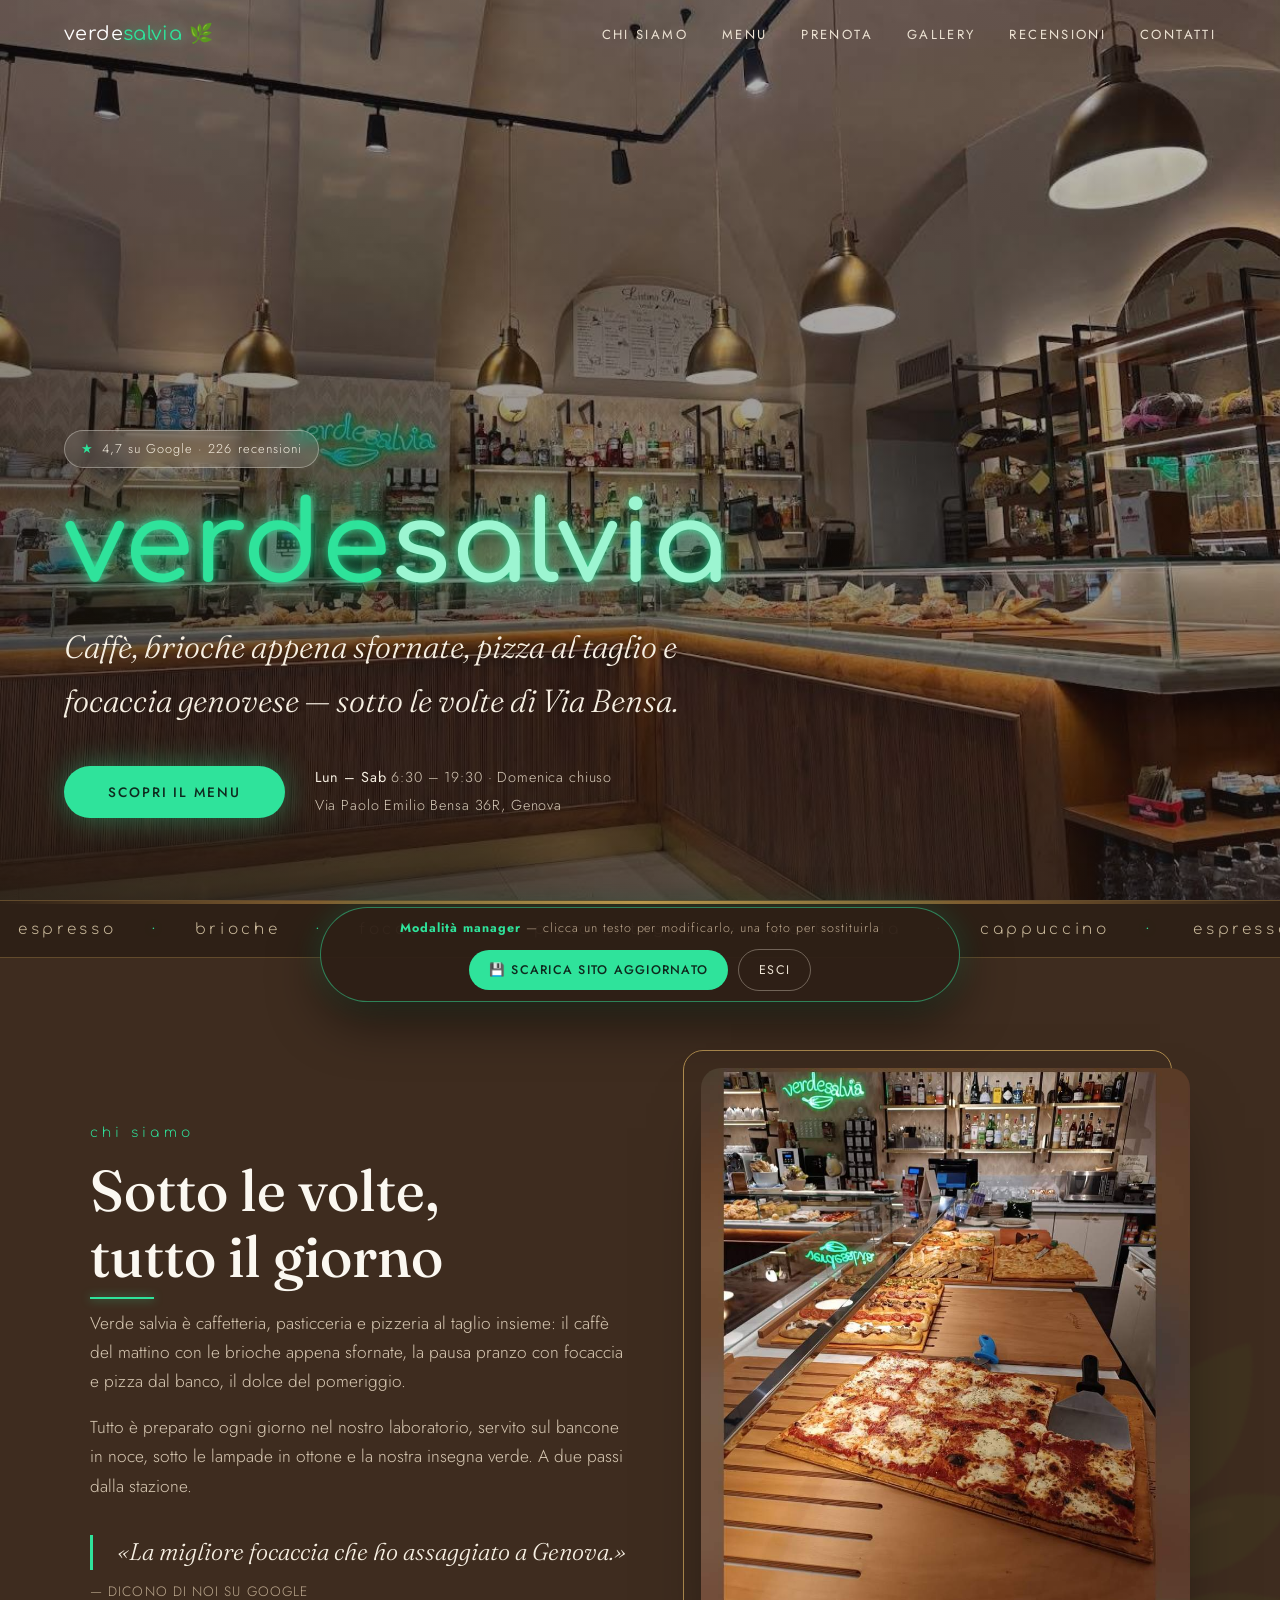
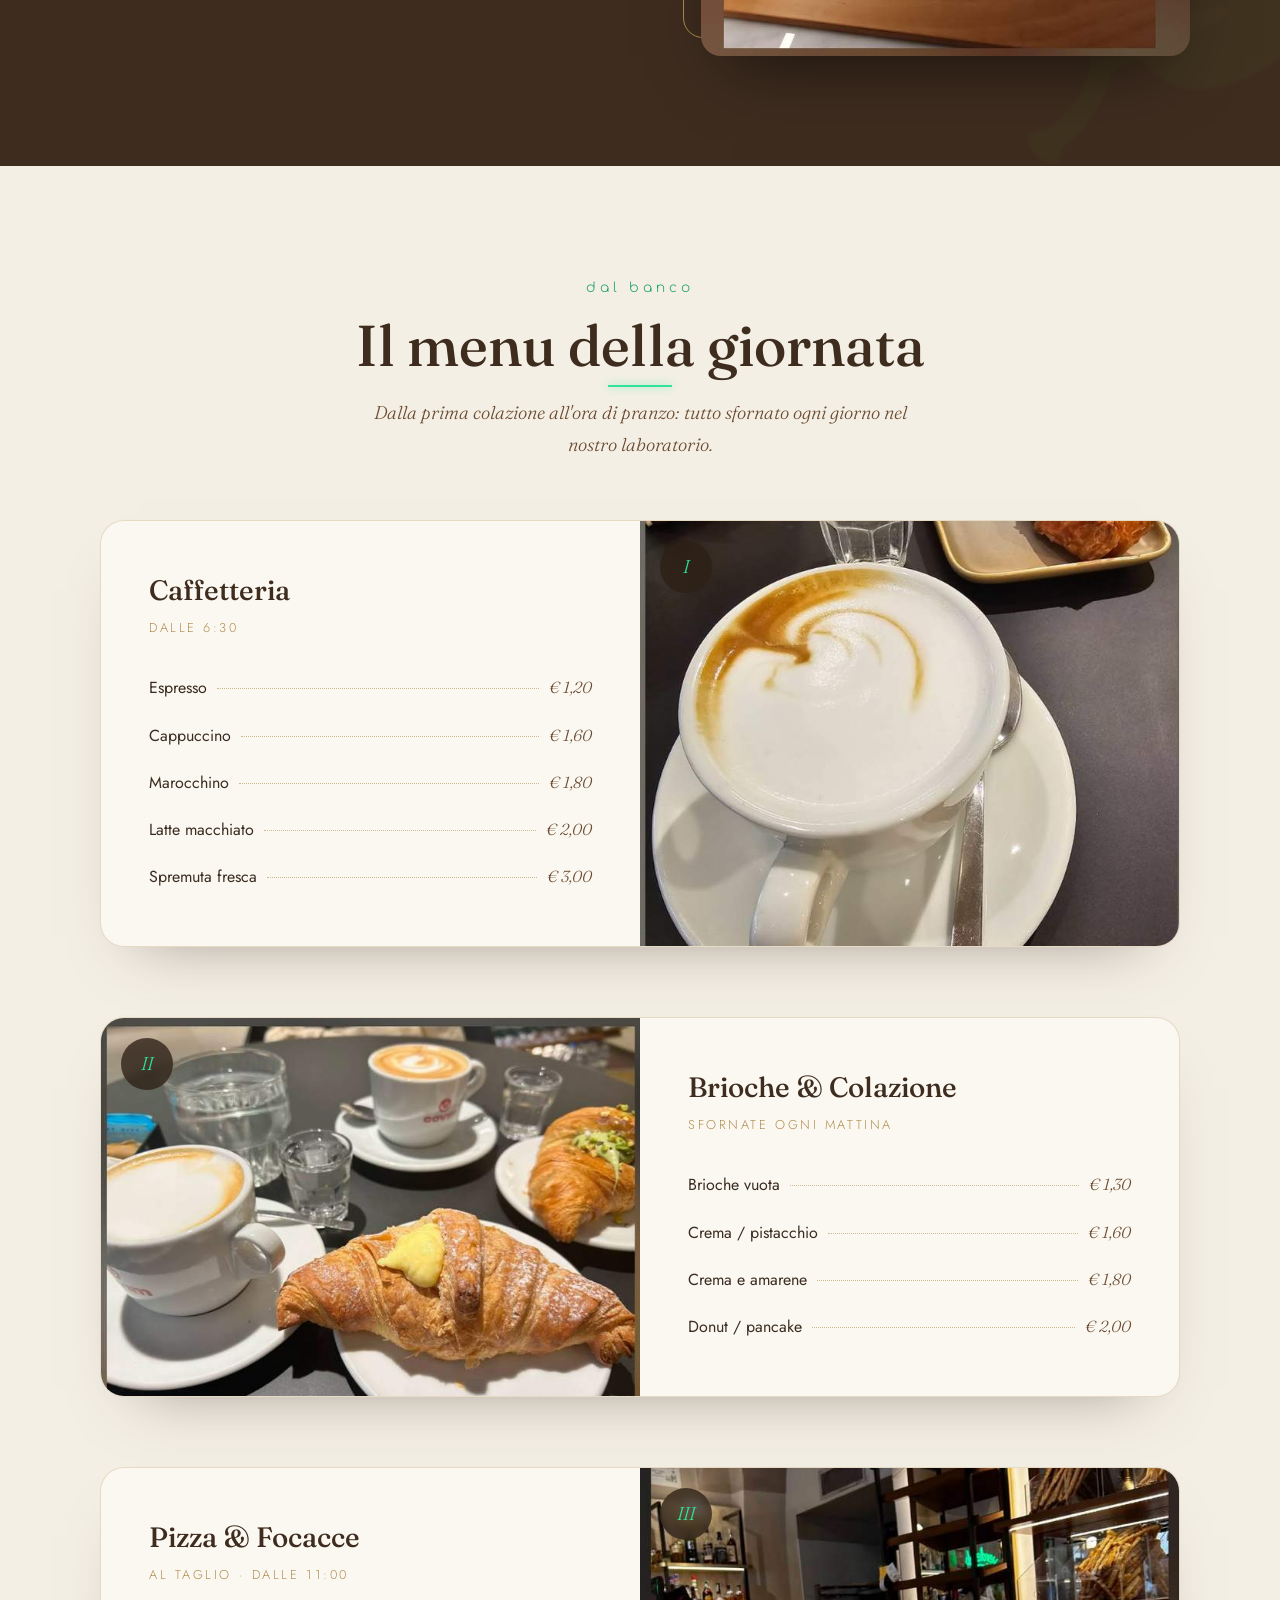
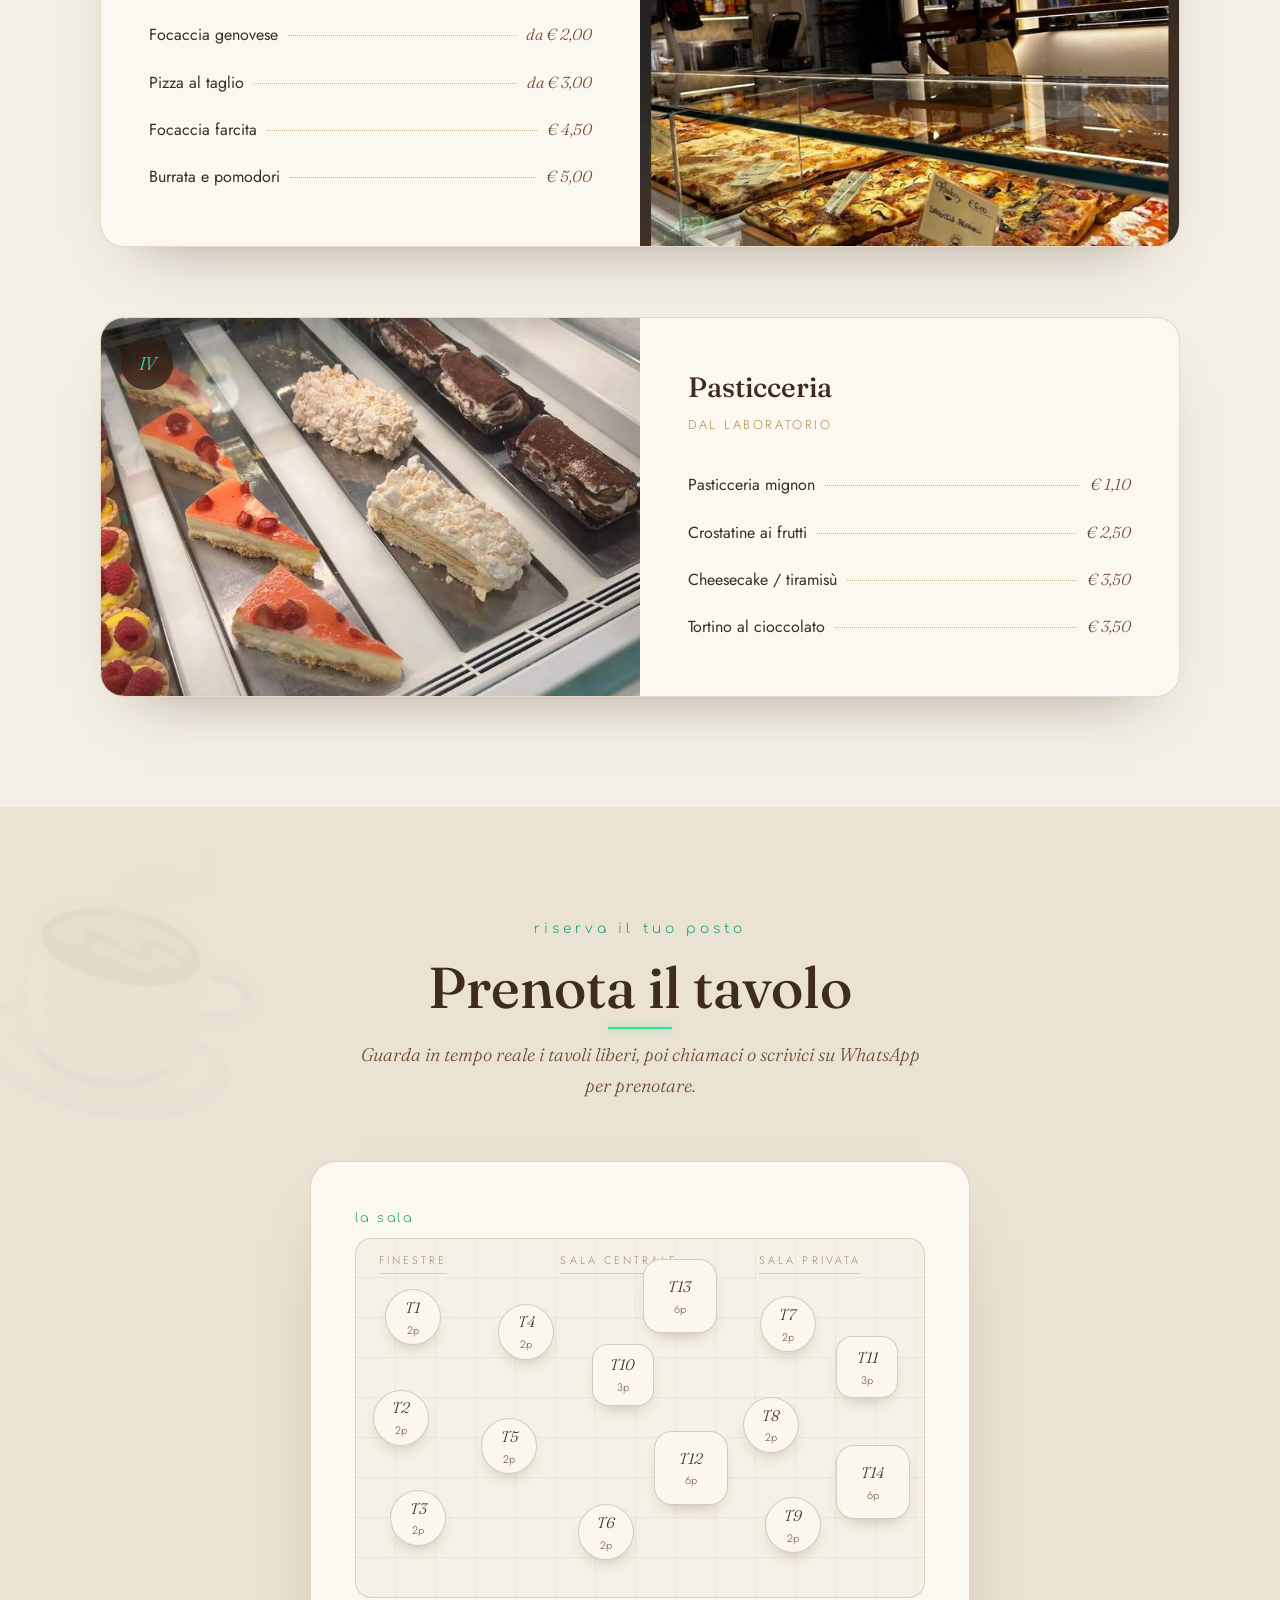
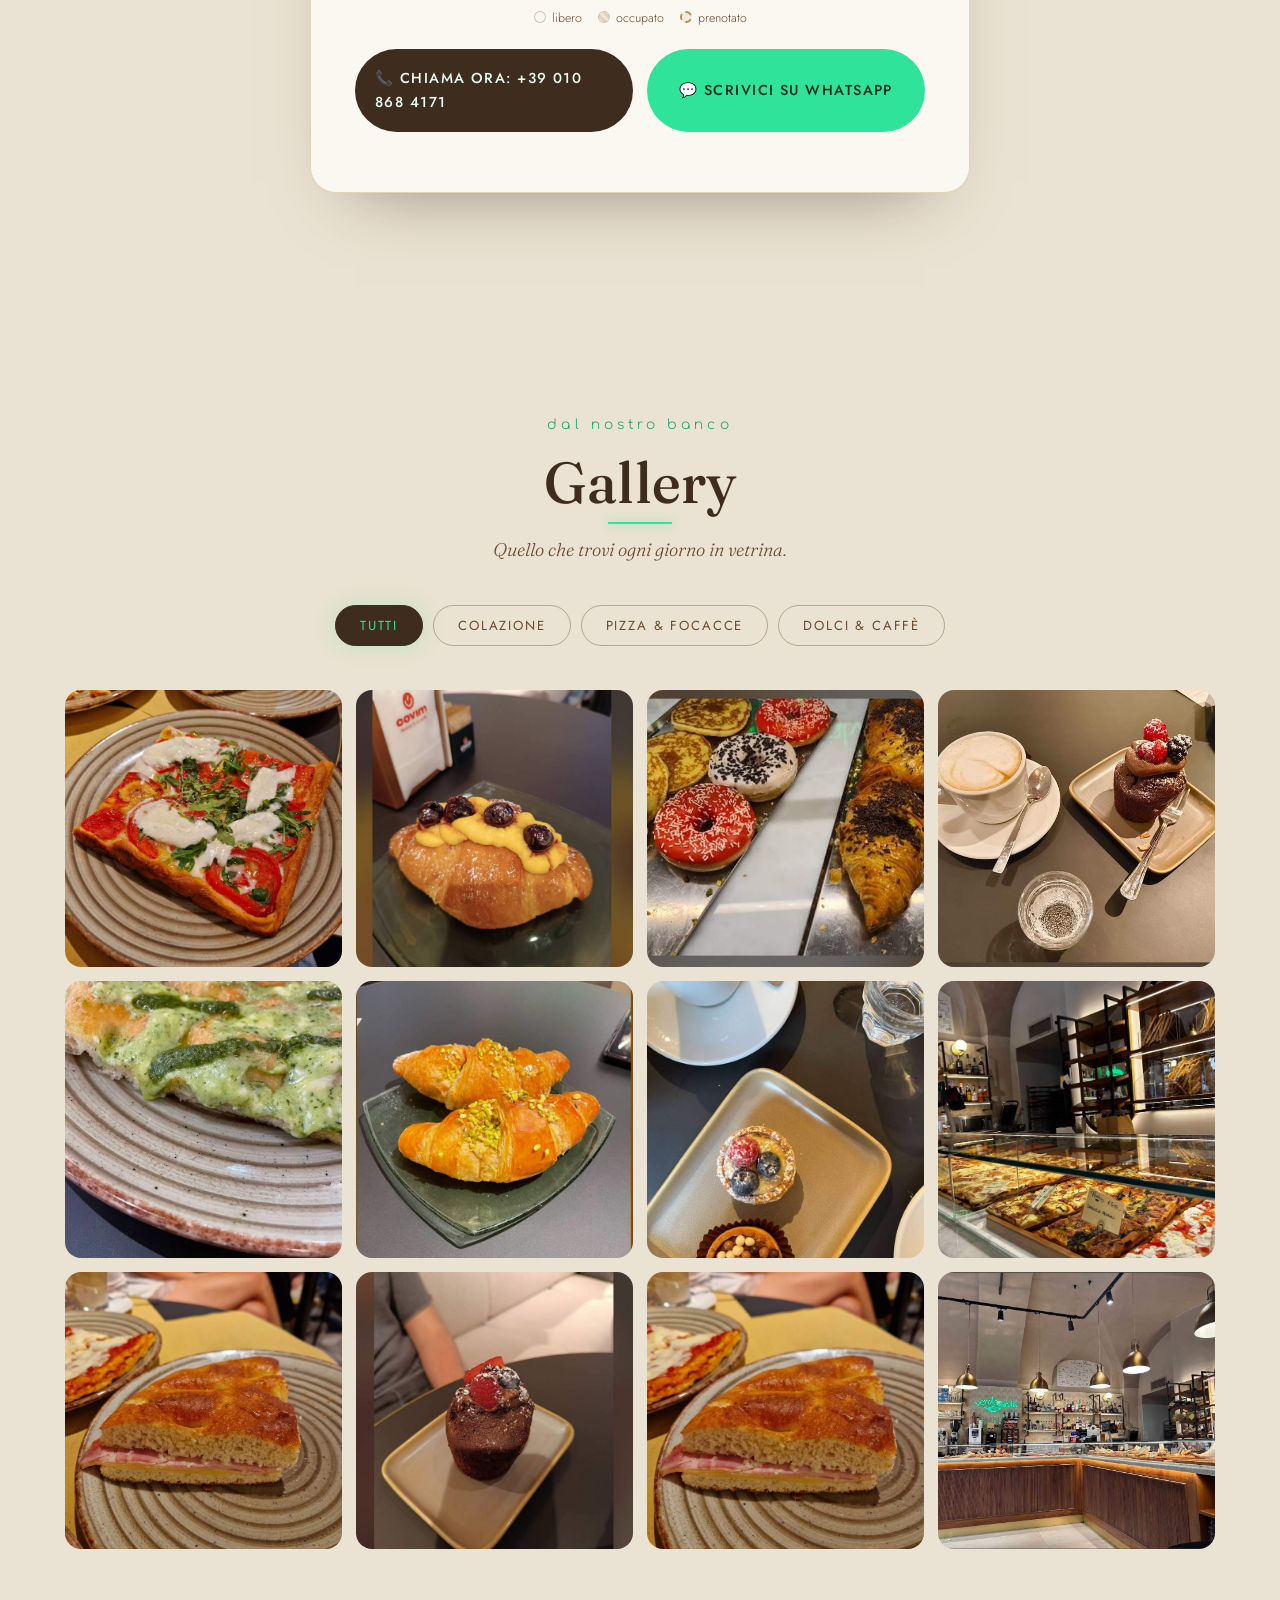
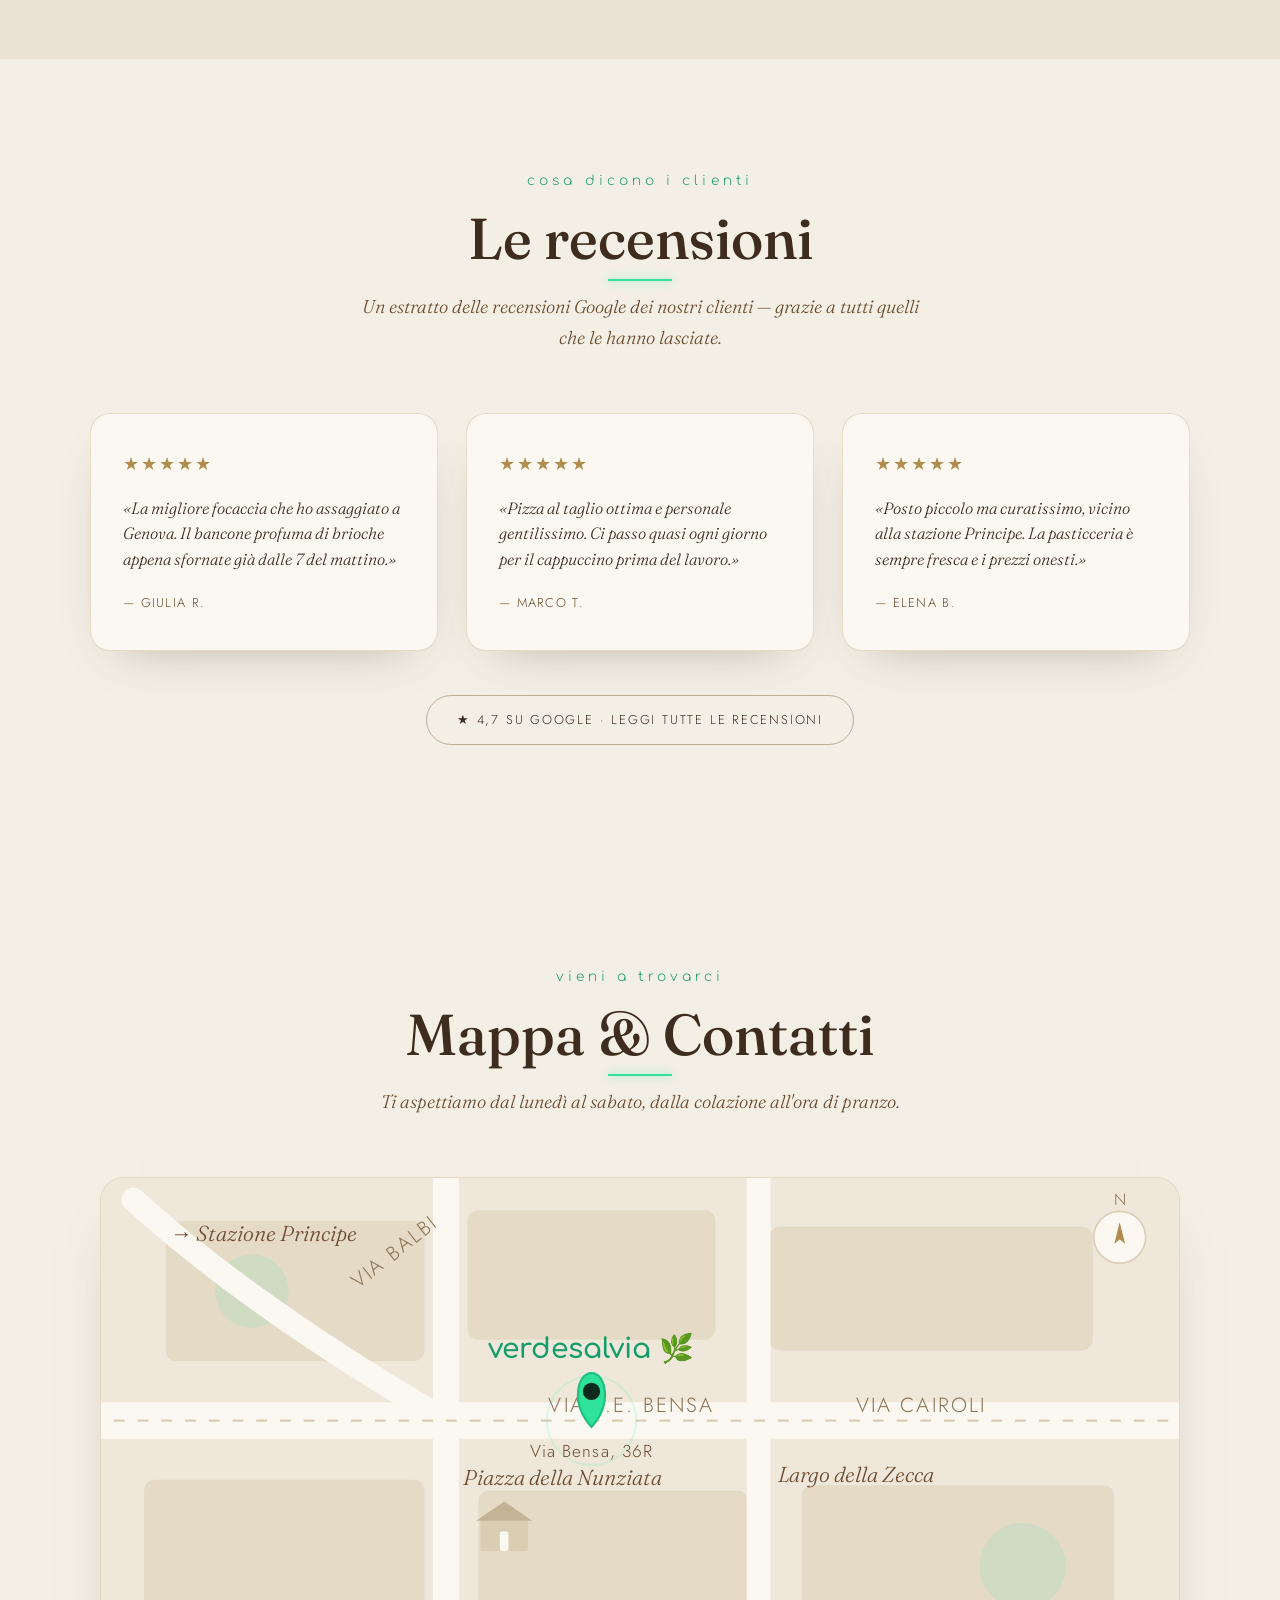
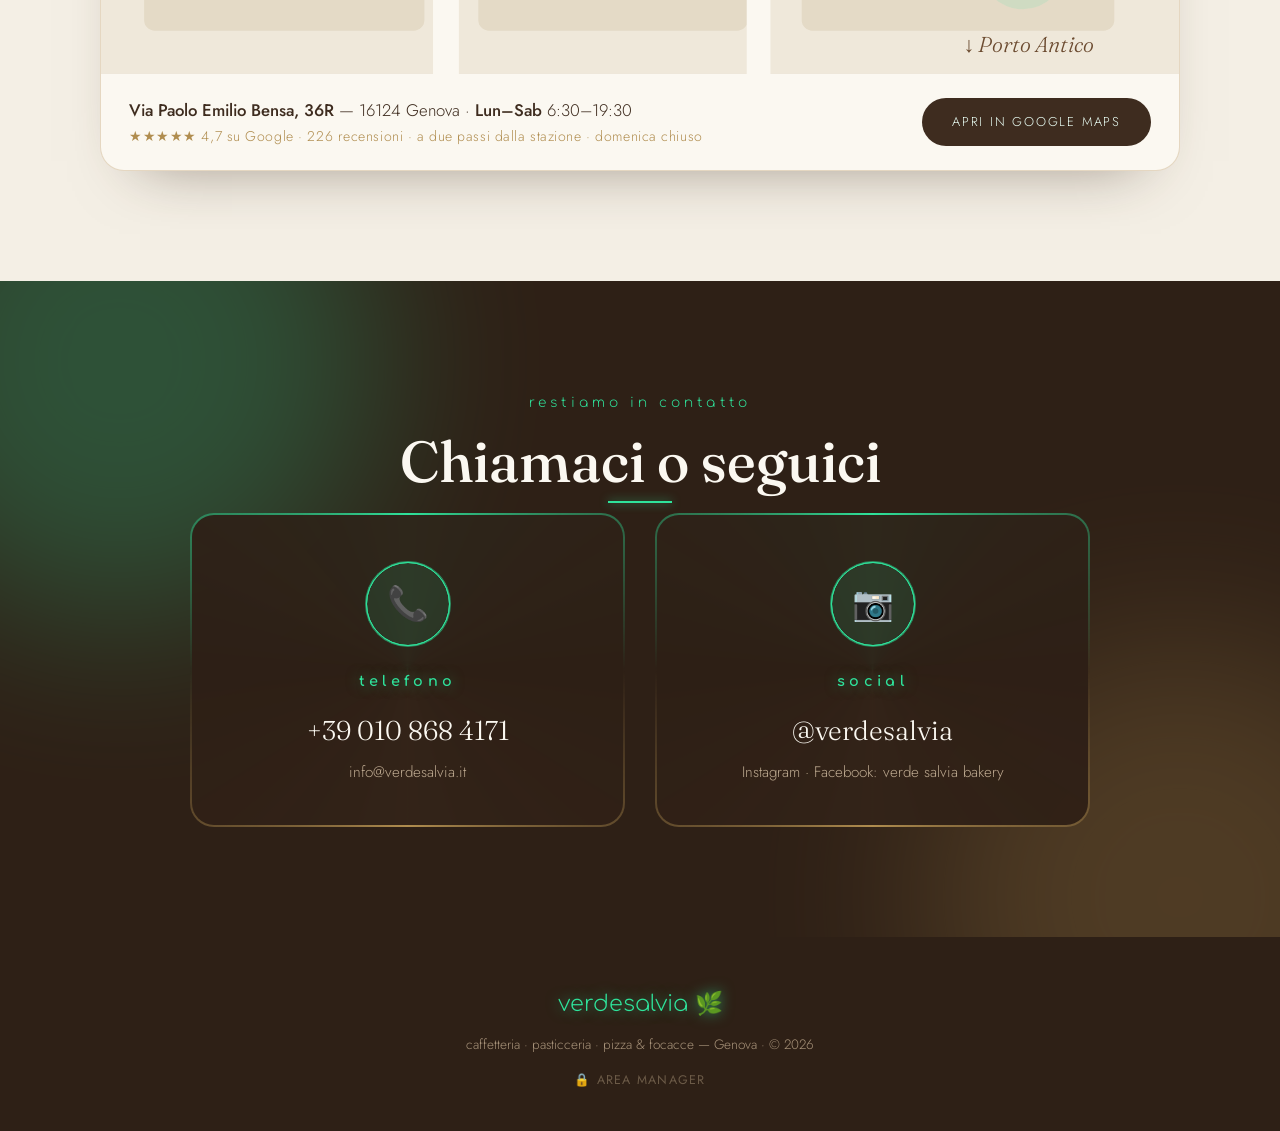
==== index.html @ d8064fd7 "feat: quick price editor and gallery photo management for admin Adds two manager-only tools, both hi" ====
<!DOCTYPE html>
<html lang="it">
<head>
<meta charset="UTF-8">
<meta name="viewport" content="width=device-width, initial-scale=1.0">
<title>verde salvia bakery — Genova · Caffetteria · Pasticceria · Pizza</title>
<link rel="preconnect" href="https://fonts.googleapis.com">
<link href="https://fonts.googleapis.com/css2?family=Fraunces:ital,opsz,wght@0,9..144,300;0,9..144,500;0,9..144,600;1,9..144,300;1,9..144,400&family=Comfortaa:wght@400;600&family=Jost:wght@300;400;500&display=swap" rel="stylesheet">
<link rel="stylesheet" href="css/style.css">

</head>
<body>
<div id="progress"></div>

<nav id="navbar">
  <button class="logo" data-goto="top">verde<span>salvia</span> 🌿</button>
  <ul>
    <li><button class="navlink" data-goto="chisiamo">Chi siamo</button></li>
    <li><button class="navlink" data-goto="menu">Menu</button></li>
    <li><button class="navlink" data-goto="prenota">Prenota</button></li>
    <li><button class="navlink" data-goto="gallery">Gallery</button></li>
    <li><button class="navlink" data-goto="recensioni">Recensioni</button></li>
    <li><button class="navlink" data-goto="contatti">Contatti</button></li>
  </ul>
</nav>

<header id="top">
  <div class="foglie" aria-hidden="true"></div>
  <div class="hero-content">
    <div class="hero-badge"><span class="star">★</span> 4,7 su Google · 226 recensioni</div>
    <h1 class="neon">verde<span class="chiaro">salvia</span></h1>
    <p class="hero-sub">Caffè, brioche appena sfornate, pizza al taglio e focaccia genovese — sotto le volte di Via Bensa.</p>
    <div class="hero-riga">
      <button class="cta" data-goto="menu">Scopri il menu</button>
      <div class="hero-dati">
        <b>Lun – Sab</b> 6:30 – 19:30 · Domenica chiuso<br>
        Via Paolo Emilio Bensa 36R, Genova
      </div>
    </div>
  </div>
</header>

<div class="marquee" aria-hidden="true">
  <div class="marquee-track">
    <span>espresso</span><span class="n">·</span><span>brioche</span><span class="n">·</span><span>focaccia</span><span class="n">·</span><span>pizza al taglio</span><span class="n">·</span><span>pasticceria</span><span class="n">·</span><span>cappuccino</span><span class="n">·</span>
    <span>espresso</span><span class="n">·</span><span>brioche</span><span class="n">·</span><span>focaccia</span><span class="n">·</span><span>pizza al taglio</span><span class="n">·</span><span>pasticceria</span><span class="n">·</span><span>cappuccino</span><span class="n">·</span>
  </div>
</div>

<section id="chisiamo">
  <div class="chisiamo-wrap">
    <div class="reveal">
      <div class="eyebrow">chi siamo</div>
      <h2>Sotto le volte,<br>tutto il giorno</h2>
      <p>Verde salvia è caffetteria, pasticceria e pizzeria al taglio insieme: il caffè del mattino con le brioche
      appena sfornate, la pausa pranzo con focaccia e pizza dal banco, il dolce del pomeriggio.</p>
      <p>Tutto è preparato ogni giorno nel nostro laboratorio, servito sul bancone in noce, sotto le lampade in ottone
      e la nostra insegna verde. A due passi dalla stazione.</p>
      <div class="citazione">«La migliore focaccia che ho assaggiato a Genova.»</div>
      <div class="citazione-fonte">— dicono di noi su Google</div>
    </div>
    <div class="cornice reveal"><img src="assets/img/bancone-pizze-insegna-neon.jpg" alt="Il bancone di verde salvia con pizze e insegna neon"></div>
  </div>
</section>

<section id="menu">
  <div class="centro reveal">
    <div class="eyebrow">dal banco</div>
    <h2>Il menu della giornata</h2>
    <p class="sotto-titolo">Dalla prima colazione all'ora di pranzo: tutto sfornato ogni giorno nel nostro laboratorio.</p>
  </div>

  <div class="piatto reveal">
    <div class="foto"><img src="assets/img/cappuccino-treccia-cioccolato.jpg" alt="Cappuccino con treccia al cioccolato"><div class="num">I</div></div>
    <div class="lista">
      <h3>Caffetteria</h3>
      <div class="quando">dalle 6:30</div>
      <div class="voce"><b>Espresso</b><i class="punti"></i><span>€ 1,20</span><button type="button" class="prezzo-edit" aria-label="Modifica prezzo">✏️</button></div>
      <div class="voce"><b>Cappuccino</b><i class="punti"></i><span>€ 1,60</span><button type="button" class="prezzo-edit" aria-label="Modifica prezzo">✏️</button></div>
      <div class="voce"><b>Marocchino</b><i class="punti"></i><span>€ 1,80</span><button type="button" class="prezzo-edit" aria-label="Modifica prezzo">✏️</button></div>
      <div class="voce"><b>Latte macchiato</b><i class="punti"></i><span>€ 2,00</span><button type="button" class="prezzo-edit" aria-label="Modifica prezzo">✏️</button></div>
      <div class="voce"><b>Spremuta fresca</b><i class="punti"></i><span>€ 3,00</span><button type="button" class="prezzo-edit" aria-label="Modifica prezzo">✏️</button></div>
    </div>
  </div>

  <div class="piatto reveal">
    <div class="foto"><img src="assets/img/croissant-crema-cappuccino.jpg" alt="Croissant alla crema e cappuccino"><div class="num">II</div></div>
    <div class="lista">
      <h3>Brioche &amp; Colazione</h3>
      <div class="quando">sfornate ogni mattina</div>
      <div class="voce"><b>Brioche vuota</b><i class="punti"></i><span>€ 1,30</span><button type="button" class="prezzo-edit" aria-label="Modifica prezzo">✏️</button></div>
      <div class="voce"><b>Crema / pistacchio</b><i class="punti"></i><span>€ 1,60</span><button type="button" class="prezzo-edit" aria-label="Modifica prezzo">✏️</button></div>
      <div class="voce"><b>Crema e amarene</b><i class="punti"></i><span>€ 1,80</span><button type="button" class="prezzo-edit" aria-label="Modifica prezzo">✏️</button></div>
      <div class="voce"><b>Donut / pancake</b><i class="punti"></i><span>€ 2,00</span><button type="button" class="prezzo-edit" aria-label="Modifica prezzo">✏️</button></div>
    </div>
  </div>

  <div class="piatto reveal">
    <div class="foto"><img src="assets/img/vetrina-pizze-focacce.jpg" alt="Vetrina di pizze al taglio e focacce"><div class="num">III</div></div>
    <div class="lista">
      <h3>Pizza &amp; Focacce</h3>
      <div class="quando">al taglio · dalle 11:00</div>
      <div class="voce"><b>Focaccia genovese</b><i class="punti"></i><span>da € 2,00</span><button type="button" class="prezzo-edit" aria-label="Modifica prezzo">✏️</button></div>
      <div class="voce"><b>Pizza al taglio</b><i class="punti"></i><span>da € 3,00</span><button type="button" class="prezzo-edit" aria-label="Modifica prezzo">✏️</button></div>
      <div class="voce"><b>Focaccia farcita</b><i class="punti"></i><span>€ 4,50</span><button type="button" class="prezzo-edit" aria-label="Modifica prezzo">✏️</button></div>
      <div class="voce"><b>Burrata e pomodori</b><i class="punti"></i><span>€ 5,00</span><button type="button" class="prezzo-edit" aria-label="Modifica prezzo">✏️</button></div>
    </div>
  </div>

  <div class="piatto reveal">
    <div class="foto"><img src="assets/img/vetrina-pasticceria.jpg" alt="Vetrina della pasticceria"><div class="num">IV</div></div>
    <div class="lista">
      <h3>Pasticceria</h3>
      <div class="quando">dal laboratorio</div>
      <div class="voce"><b>Pasticceria mignon</b><i class="punti"></i><span>€ 1,10</span><button type="button" class="prezzo-edit" aria-label="Modifica prezzo">✏️</button></div>
      <div class="voce"><b>Crostatine ai frutti</b><i class="punti"></i><span>€ 2,50</span><button type="button" class="prezzo-edit" aria-label="Modifica prezzo">✏️</button></div>
      <div class="voce"><b>Cheesecake / tiramisù</b><i class="punti"></i><span>€ 3,50</span><button type="button" class="prezzo-edit" aria-label="Modifica prezzo">✏️</button></div>
      <div class="voce"><b>Tortino al cioccolato</b><i class="punti"></i><span>€ 3,50</span><button type="button" class="prezzo-edit" aria-label="Modifica prezzo">✏️</button></div>
    </div>
  </div>
</section>

<section id="prenota">
  <div class="centro reveal">
    <div class="eyebrow">riserva il tuo posto</div>
    <h2>Prenota il tavolo</h2>
    <p class="sotto-titolo">Guarda in tempo reale i tavoli liberi, poi chiamaci o scrivici su WhatsApp per prenotare.</p>
  </div>
  <div class="prenota-card reveal">
    <div class="campo">
      <label>la sala</label>
      <div class="piantina" id="piantina">
        <span class="zona z1">Finestre</span>
        <span class="zona z2">Sala centrale</span>
        <span class="zona z3">Sala privata</span>
      </div>
      <div class="piantina-legenda">
        <span class="pl-libero"><i></i>libero</span>
        <span class="pl-occ"><i></i>occupato</span>
        <span class="pl-prenotato"><i></i>prenotato</span>
      </div>
    </div>
    <div class="campo gestione-tavoli" id="gestione-tavoli">
      <label>tavoli di oggi <span style="color:var(--noce-medio);text-transform:none;letter-spacing:0">— area manager</span></label>
      <button type="button" class="gt-notifiche" id="gt-notifiche">🔔 Attiva notifiche tavoli</button>
      <div class="gt-lista" id="gt-lista"></div>
    </div>
    <div id="toast-tavoli" class="toast-tavoli" aria-live="polite"></div>
    <div class="campo prenota-azioni">
      <a class="btn-chiama" href="tel:+390108684171">📞 Chiama ora: +39 010 868 4171</a>
      <a class="btn-whatsapp" href="https://wa.me/390108684171" target="_blank" rel="noopener">💬 Scrivici su WhatsApp</a>
    </div>
  </div>
</section>

<section id="gallery">
  <div class="centro reveal">
    <div class="eyebrow">dal nostro banco</div>
    <h2>Gallery</h2>
    <p class="sotto-titolo">Quello che trovi ogni giorno in vetrina.</p>
  </div>
  <button type="button" class="btn-aggiungi-foto" id="g-aggiungi">+ Aggiungi nuova foto</button>
  <input type="file" id="g-nuova-input" accept="image/*" style="display:none">
  <div class="filtri reveal" role="group" aria-label="Filtra la gallery">
    <button class="filtro attivo" data-cat="tutti">Tutti</button>
    <button class="filtro" data-cat="colazione">Colazione</button>
    <button class="filtro" data-cat="salato">Pizza &amp; Focacce</button>
    <button class="filtro" data-cat="dolci">Dolci &amp; Caffè</button>
  </div>
  <div class="gallery-grid reveal">
    <div class="g-item" data-cat="salato" data-nome="Pizza burrata e pomodori"><img src="assets/img/pizza-pomodori-burrata-rucola.jpg" alt="Pizza con pomodori, burrata e rucola"><div class="g-manager"><button type="button" class="g-cambia" aria-label="Cambia foto">✏️</button><button type="button" class="g-elimina" aria-label="Elimina foto">🗑️</button></div></div>
    <div class="g-item" data-cat="colazione" data-nome="Croissant crema e amarene"><img src="assets/img/croissant-crema-amarene.jpg" alt="Croissant con crema e amarene"><div class="g-manager"><button type="button" class="g-cambia" aria-label="Cambia foto">✏️</button><button type="button" class="g-elimina" aria-label="Elimina foto">🗑️</button></div></div>
    <div class="g-item" data-cat="colazione" data-nome="La vetrina della colazione"><img src="assets/img/pancake-donut-croissant.jpg" alt="Pancake, donut e croissant in vetrina"><div class="g-manager"><button type="button" class="g-cambia" aria-label="Cambia foto">✏️</button><button type="button" class="g-elimina" aria-label="Elimina foto">🗑️</button></div></div>
    <div class="g-item" data-cat="dolci" data-nome="Cappuccino e tortino"><img src="assets/img/cappuccino-tortino-cioccolato.jpg" alt="Cappuccino e tortino al cioccolato"><div class="g-manager"><button type="button" class="g-cambia" aria-label="Cambia foto">✏️</button><button type="button" class="g-elimina" aria-label="Elimina foto">🗑️</button></div></div>
    <div class="g-item" data-cat="salato" data-nome="Focaccia al pesto"><img src="assets/img/focaccia-pesto.jpg" alt="Focaccia al pesto"><div class="g-manager"><button type="button" class="g-cambia" aria-label="Cambia foto">✏️</button><button type="button" class="g-elimina" aria-label="Elimina foto">🗑️</button></div></div>
    <div class="g-item" data-cat="colazione" data-nome="Croissant al pistacchio"><img src="assets/img/croissant-pistacchio.jpg" alt="Croissant al pistacchio"><div class="g-manager"><button type="button" class="g-cambia" aria-label="Cambia foto">✏️</button><button type="button" class="g-elimina" aria-label="Elimina foto">🗑️</button></div></div>
    <div class="g-item" data-cat="dolci" data-nome="Espresso e crostatine"><img src="assets/img/espresso-crostatine.jpg" alt="Espresso e crostatine"><div class="g-manager"><button type="button" class="g-cambia" aria-label="Cambia foto">✏️</button><button type="button" class="g-elimina" aria-label="Elimina foto">🗑️</button></div></div>
    <div class="g-item" data-cat="salato" data-nome="Pizze al taglio"><img src="assets/img/vetrina-pizze-taglio.jpg" alt="Vetrina delle pizze al taglio"><div class="g-manager"><button type="button" class="g-cambia" aria-label="Cambia foto">✏️</button><button type="button" class="g-elimina" aria-label="Elimina foto">🗑️</button></div></div>
    <div class="g-item" data-cat="salato" data-nome="Focaccia farcita"><img src="assets/img/focaccia-prosciutto-formaggio.jpg" alt="Focaccia con prosciutto e formaggio"><div class="g-manager"><button type="button" class="g-cambia" aria-label="Cambia foto">✏️</button><button type="button" class="g-elimina" aria-label="Elimina foto">🗑️</button></div></div>
    <div class="g-item" data-cat="dolci" data-nome="Tortino ai frutti rossi"><img src="assets/img/tortino-cioccolato-frutti-rossi.jpg" alt="Tortino al cioccolato con frutti rossi"><div class="g-manager"><button type="button" class="g-cambia" aria-label="Cambia foto">✏️</button><button type="button" class="g-elimina" aria-label="Elimina foto">🗑️</button></div></div>
    <div class="g-item" data-cat="salato" data-nome="Focaccia del giorno"><img src="assets/img/focaccia-farcita.jpg" alt="Focaccia farcita"><div class="g-manager"><button type="button" class="g-cambia" aria-label="Cambia foto">✏️</button><button type="button" class="g-elimina" aria-label="Elimina foto">🗑️</button></div></div>
    <div class="g-item" data-cat="locale" data-nome="Il nostro locale"><img src="assets/img/interno-verde-salvia.jpg" alt="L'interno di verde salvia bakery"><div class="g-manager"><button type="button" class="g-cambia" aria-label="Cambia foto">✏️</button><button type="button" class="g-elimina" aria-label="Elimina foto">🗑️</button></div></div>
  </div>
</section>

<section id="recensioni">
  <div class="centro reveal">
    <div class="eyebrow">cosa dicono i clienti</div>
    <h2>Le recensioni</h2>
    <p class="sotto-titolo">Un estratto delle recensioni Google dei nostri clienti — grazie a tutti quelli che le hanno lasciate.</p>
  </div>
  <div class="recensioni-grid reveal">
    <div class="recensione-card">
      <div class="recensione-stelle">★★★★★</div>
      <p class="recensione-testo">«La migliore focaccia che ho assaggiato a Genova. Il bancone profuma di brioche appena sfornate già dalle 7 del mattino.»</p>
      <div class="recensione-nome">— Giulia R.</div>
    </div>
    <div class="recensione-card">
      <div class="recensione-stelle">★★★★★</div>
      <p class="recensione-testo">«Pizza al taglio ottima e personale gentilissimo. Ci passo quasi ogni giorno per il cappuccino prima del lavoro.»</p>
      <div class="recensione-nome">— Marco T.</div>
    </div>
    <div class="recensione-card">
      <div class="recensione-stelle">★★★★★</div>
      <p class="recensione-testo">«Posto piccolo ma curatissimo, vicino alla stazione Principe. La pasticceria è sempre fresca e i prezzi onesti.»</p>
      <div class="recensione-nome">— Elena B.</div>
    </div>
  </div>
  <div class="recensioni-cta reveal">
    <a class="btn-recensioni" target="_blank" rel="noopener"
      href="https://www.google.com/maps/search/?api=1&query=verde+salvia+bakery+Via+Paolo+Emilio+Bensa+36R+Genova">
      ★ 4,7 su Google · leggi tutte le recensioni</a>
  </div>
</section>

<section id="contatti">
  <div class="centro reveal">
    <div class="eyebrow">vieni a trovarci</div>
    <h2>Mappa &amp; Contatti</h2>
    <p class="sotto-titolo">Ti aspettiamo dal lunedì al sabato, dalla colazione all'ora di pranzo.</p>
  </div>
  <div class="mappa-card reveal">
    <div class="mappa-svg">
    <svg viewBox="0 0 1000 460" preserveAspectRatio="xMidYMid slice" xmlns="http://www.w3.org/2000/svg" role="img" aria-label="Mappa stilizzata: verde salvia bakery in Via Bensa 36R, tra Piazza della Nunziata e Largo della Zecca, Genova">
      <!-- fondo -->
      <rect width="1000" height="460" fill="#EFE8DA"/>
      <!-- isolati -->
      <g fill="#E4DAC6">
        <rect x="60" y="40" width="240" height="130" rx="10"/>
        <rect x="340" y="30" width="230" height="120" rx="10"/>
        <rect x="620" y="45" width="300" height="115" rx="10"/>
        <rect x="40" y="280" width="260" height="140" rx="10"/>
        <rect x="350" y="290" width="250" height="130" rx="10"/>
        <rect x="650" y="285" width="290" height="135" rx="10"/>
      </g>
      <!-- verde: giardini -->
      <circle cx="140" cy="105" r="34" fill="#CBDDC2" opacity=".8"/>
      <circle cx="855" cy="360" r="40" fill="#CBDDC2" opacity=".8"/>
      <!-- strade -->
      <g stroke="#FBF8F1" stroke-linecap="round" fill="none">
        <path d="M -10 225 H 1010" stroke-width="34"/>
        <path d="M 320 -10 L 320 460" stroke-width="24"/>
        <path d="M 610 -10 L 610 460" stroke-width="22"/>
        <path d="M 320 225 Q 140 120 30 20" stroke-width="22"/>
      </g>
      <g stroke="#D9CDB4" stroke-dasharray="10 12" stroke-width="2" fill="none">
        <path d="M -10 225 H 1010"/>
      </g>
      <!-- nomi delle strade -->
      <g font-family="Jost, sans-serif" fill="#8B7355" font-size="19" letter-spacing="2">
        <text x="415" y="217">VIA P.E. BENSA</text>
        <text x="700" y="217">VIA CAIROLI</text>
        <text x="238" y="103" transform="rotate(-38 238 103)">VIA BALBI</text>
      </g>
      <!-- riferimenti -->
      <g font-family="Fraunces, serif" font-style="italic" fill="#6B4A2F" font-size="20">
        <text x="64" y="58">→ Stazione Principe</text>
        <text x="336" y="285">Piazza della Nunziata</text>
        <text x="628" y="282">Largo della Zecca</text>
        <text x="800" y="440">↓ Porto Antico</text>
      </g>
      <!-- chiesa della Nunziata -->
      <g transform="translate(352,300)">
        <rect x="0" y="16" width="44" height="30" rx="3" fill="#D9CDB4"/>
        <path d="M -4 18 L 22 0 L 48 18 Z" fill="#C4B394"/>
        <rect x="18" y="28" width="8" height="18" rx="2" fill="#FBF8F1"/>
      </g>
      <!-- pin del locale con alone neon -->
      <g transform="translate(455,225)">
        <circle r="34" fill="none" stroke="#2FE39B" stroke-width="2" opacity=".7">
          <animate attributeName="r" values="18;46" dur="2.4s" repeatCount="indefinite"/>
          <animate attributeName="opacity" values=".8;0" dur="2.4s" repeatCount="indefinite"/>
        </circle>
        <path d="M 0 6 C -20 -16 -13 -44 0 -44 C 13 -44 20 -16 0 6 Z" fill="#2FE39B" stroke="#1fbf80" stroke-width="2"/>
        <circle cy="-27" r="8" fill="#0E2A1E"/>
        <text y="-58" text-anchor="middle" font-family="Comfortaa, cursive" font-size="26" fill="#149d68" font-weight="600">verdesalvia 🌿</text>
        <text y="34" text-anchor="middle" font-family="Jost, sans-serif" font-size="16" fill="#6B4A2F" letter-spacing="1">Via Bensa, 36R</text>
      </g>
      <!-- bussola -->
      <g transform="translate(945,55)" font-family="Jost, sans-serif">
        <circle r="24" fill="#FBF8F1" stroke="#D9CDB4" stroke-width="1.5"/>
        <path d="M 0 -14 L 5 6 L 0 2 L -5 6 Z" fill="#B08D4F"/>
        <text y="-30" text-anchor="middle" font-size="15" fill="#8B7355">N</text>
      </g>
    </svg>
    </div>
    <div class="mappa-bar">
      <div>
        <div class="indirizzo"><b>Via Paolo Emilio Bensa, 36R</b> — 16124 Genova · <b>Lun–Sab</b> 6:30–19:30</div>
        <div class="stelle">★★★★★ 4,7 su Google · 226 recensioni · a due passi dalla stazione · domenica chiuso</div>
      </div>
      <a class="btn-maps" target="_blank" rel="noopener"
        href="https://www.google.com/maps/search/?api=1&query=verde+salvia+bakery+Via+Paolo+Emilio+Bensa+36R+Genova">
        Apri in Google Maps</a>
    </div>
  </div>
</section>

<section id="contattaci">
  <div class="bagliore b1" aria-hidden="true"></div>
  <div class="bagliore b2" aria-hidden="true"></div>
  <div class="centro reveal">
    <div class="eyebrow">restiamo in contatto</div>
    <h2 style="color:#FBF8F1">Chiamaci o seguici</h2>
  </div>
  <div class="super-grid">
    <div class="super-card reveal">
      <div class="super-inner">
        <div class="super-icona"><span class="anello"></span><span class="anello a2"></span>📞</div>
        <h3>Telefono</h3>
        <p class="super-big">+39 010 868 4171</p>
        <p class="super-sub">info@verdesalvia.it</p>
      </div>
    </div>
    <div class="super-card reveal" style="transition-delay:.15s">
      <div class="super-inner">
        <div class="super-icona"><span class="anello"></span><span class="anello a2"></span>📷</div>
        <h3>Social</h3>
        <p class="super-big">@verdesalvia</p>
        <p class="super-sub">Instagram · Facebook: verde salvia bakery</p>
      </div>
    </div>
  </div>
</section>

<footer>
  <span class="logo">verdesalvia 🌿</span>
  <span class="editabile-footer">caffetteria · pasticceria · pizza &amp; focacce — Genova · © 2026</span>
  <br><button class="footer-manager" id="apri-login">🔒 area manager</button>
</footer>

<div id="login-overlay" role="dialog" aria-label="Accesso manager">
  <div class="login-card">
    <h3>Area manager</h3>
    <p>Inserisci la password per modificare il sito</p>
    <input type="password" id="login-pass" placeholder="••••••••" autocomplete="off">
    <div class="login-azioni">
      <button class="login-annulla" id="login-annulla">Annulla</button>
      <button class="login-entra" id="login-entra">Entra</button>
    </div>
  </div>
</div>

<div id="prezzo-overlay" role="dialog" aria-label="Modifica prezzo">
  <div class="prezzo-card">
    <h3>Modifica prezzo</h3>
    <input type="text" id="prezzo-input" inputmode="decimal" autocomplete="off">
    <div class="prezzo-azioni">
      <button type="button" id="prezzo-annulla">Annulla</button>
      <button type="button" id="prezzo-salva">Salva</button>
    </div>
  </div>
</div>

<div class="manager-bar" aria-hidden="true">
  <span class="mb-info"><b>Modalità manager</b> — clicca un testo per modificarlo, una foto per sostituirla</span>
  <button class="mb-salva" id="mb-salva">💾 Scarica sito aggiornato</button>
  <button class="mb-esci" id="mb-esci">Esci</button>
</div>
<input type="file" id="img-input" accept="image/*" style="display:none">

<div id="lightbox" role="dialog" aria-label="Foto ingrandita">
  <button class="lb-chiudi" aria-label="Chiudi">✕</button>
  <button class="lb-freccia lb-prev" aria-label="Foto precedente">‹</button>
  <img src="" alt="">
  <div class="lb-nome"></div>
  <button class="lb-freccia lb-next" aria-label="Foto successiva">›</button>
</div>

<script src="js/main.js" defer></script>

</body>
</html>
---- css/style.css ----
:root{
  --crema:#F4EFE5;
  --crema-scura:#EAE2D2;
  --avorio:#FBF8F1;
  --noce:#3E2C1F;
  --noce-scuro:#2E2016;
  --noce-medio:#6B4A2F;
  --ottone:#B08D4F;
  --neon:#2FE39B;
  --testo:#3A2C21;
}
*{margin:0;padding:0;box-sizing:border-box}
html{scroll-behavior:smooth}
body{font-family:'Jost',sans-serif;background:var(--crema);color:var(--testo);line-height:1.7;font-weight:300;overflow-x:hidden}
img{display:block;max-width:100%}
button{font-family:inherit}

/* ---------------- NAV ---------------- */
nav{position:fixed;top:0;left:0;right:0;z-index:60;display:flex;justify-content:space-between;align-items:center;
  padding:20px 5vw;transition:background .35s,padding .35s,box-shadow .35s}
nav.scrolled{background:rgba(46,32,22,.92);backdrop-filter:blur(12px);padding:12px 5vw;
  box-shadow:0 10px 30px -18px rgba(0,0,0,.6)}
nav button{background:none;border:none;cursor:pointer;padding:0}
nav .logo{font-family:'Comfortaa',cursive;font-size:1.2rem;color:#fff;letter-spacing:.02em}
nav .logo span{color:var(--neon);text-shadow:0 0 12px rgba(47,227,155,.7)}
nav ul{display:flex;gap:34px;list-style:none;align-items:center;flex-wrap:wrap;justify-content:center}
nav .navlink{color:#EDE3D4;font-size:.82rem;letter-spacing:.18em;text-transform:uppercase;position:relative;padding-bottom:3px}
nav .navlink::after{content:"";position:absolute;left:0;bottom:0;width:0;height:1px;background:var(--neon);transition:width .3s}
nav .navlink:hover::after,nav .navlink:focus-visible::after{width:100%}
nav .navlink:hover,nav .navlink:focus-visible{color:#fff}
@media(max-width:640px){
  nav{flex-direction:column;gap:8px;padding:12px 5vw;background:rgba(46,32,22,.92);backdrop-filter:blur(12px)}
  nav.scrolled{padding:10px 5vw}
  nav .logo{font-size:1.05rem}
  nav ul{gap:20px}
  nav .navlink{font-size:.72rem;letter-spacing:.12em}
}

/* ---------------- HERO ---------------- */
header{min-height:100vh;min-height:100svh;display:flex;align-items:flex-end;position:relative;
  background:url('../assets/img/hero-bg.jpg') center 32%/cover no-repeat}
header::before{content:"";position:absolute;inset:0;
  background:linear-gradient(200deg,rgba(30,21,14,.25) 0%,rgba(30,21,14,.45) 55%,rgba(30,21,14,.88) 100%)}
.hero-content{position:relative;width:100%;padding:0 5vw 9vh}
.hero-badge,.hero-sub,.hero-riga{animation:salita .9s ease both}
.hero-badge{animation-delay:.2s}
.hero-sub{animation-delay:.5s}
.hero-riga{animation-delay:.8s}
@keyframes salita{from{opacity:0;transform:translateY(28px)}to{opacity:1;transform:none}}
.hero-badge{display:inline-flex;align-items:center;gap:8px;background:rgba(251,248,241,.12);
  border:1px solid rgba(251,248,241,.35);color:#F6EFE2;padding:7px 16px;border-radius:99px;
  font-size:.8rem;letter-spacing:.08em;backdrop-filter:blur(6px);margin-bottom:22px}
.hero-badge .star{color:var(--neon)}
h1.neon{font-family:'Comfortaa',cursive;font-weight:600;font-size:clamp(3rem,10vw,7rem);line-height:1;color:var(--neon);
  text-shadow:0 0 8px rgba(47,227,155,.9),0 0 30px rgba(47,227,155,.55),0 0 90px rgba(47,227,155,.35);
  animation:accendi 2.4s ease-out 1 both}
h1.neon .chiaro{color:#9cf5d1}
@keyframes accendi{0%{opacity:.15;text-shadow:none}7%{opacity:1}11%{opacity:.25}16%{opacity:1}
  100%{opacity:1;text-shadow:0 0 8px rgba(47,227,155,.9),0 0 30px rgba(47,227,155,.55),0 0 90px rgba(47,227,155,.35)}}
.hero-sub{font-family:'Fraunces',serif;font-style:italic;font-weight:300;
  font-size:clamp(1.25rem,3.2vw,2rem);color:#F6EFE2;margin-top:18px;max-width:640px}
.hero-riga{display:flex;gap:30px;flex-wrap:wrap;align-items:center;margin-top:36px}
.cta{background:var(--neon);color:#0E2A1E;border:none;cursor:pointer;
  padding:16px 44px;border-radius:99px;letter-spacing:.14em;text-transform:uppercase;font-size:.85rem;font-weight:500;
  box-shadow:0 0 30px rgba(47,227,155,.4);transition:transform .2s,box-shadow .3s}
.cta:hover,.cta:focus-visible{transform:translateY(-2px);box-shadow:0 0 50px rgba(47,227,155,.75)}
.hero-dati{color:#D9CDBB;font-size:.9rem;letter-spacing:.06em;line-height:1.9}
.hero-dati b{color:#F6EFE2;font-weight:400}

/* ---------------- MARQUEE firma ---------------- */
.marquee{background:var(--noce-scuro);border-top:1px solid rgba(176,141,79,.4);border-bottom:1px solid rgba(176,141,79,.4);
  overflow:hidden;white-space:nowrap;padding:14px 0;position:relative}
.marquee::before{content:"";position:absolute;top:0;left:0;right:0;height:3px;
  background:linear-gradient(90deg,transparent,rgba(255,190,90,.8),transparent)}
.marquee-track{display:inline-block;animation:scorri 30s linear infinite}
.marquee span{font-family:'Comfortaa',cursive;color:#CBBA9C;font-size:.95rem;letter-spacing:.24em;text-transform:lowercase;padding:0 18px}
.marquee span.n{color:var(--neon);text-shadow:0 0 10px rgba(47,227,155,.6)}
@keyframes scorri{from{transform:translateX(0)}to{transform:translateX(-50%)}}

/* ---------------- BASE sezioni ---------------- */
section{padding:110px 5vw}
@media(max-width:640px){
  section{padding:72px 6vw}
  .cta{width:100%;padding:16px 20px}
  .hero-riga{gap:20px}
  .hero-content{padding-bottom:7vh}
}
.centro{text-align:center}
.eyebrow{font-family:'Comfortaa',cursive;color:#149d68;font-size:.85rem;letter-spacing:.3em;text-transform:lowercase;margin-bottom:14px}
h2{font-family:'Fraunces',serif;font-size:clamp(2.2rem,5.5vw,3.6rem);color:var(--noce);font-weight:500;line-height:1.15;margin-bottom:18px}
.sotto-titolo{font-family:'Fraunces',serif;font-style:italic;color:var(--noce-medio);font-size:1.15rem;max-width:560px;margin:0 auto 60px}

/* reveal on scroll */
.reveal{opacity:0;transform:translateY(26px);transition:opacity .7s ease,transform .7s ease}
.reveal.visibile{opacity:1;transform:none}

/* ---------------- MENU editoriale ---------------- */
#menu{background:var(--crema)}
.piatto{display:grid;grid-template-columns:1fr 1fr;max-width:1080px;margin:0 auto 70px;gap:0;
  background:var(--avorio);border-radius:24px;overflow:hidden;border:1px solid rgba(176,141,79,.28);
  box-shadow:0 30px 60px -40px rgba(62,44,31,.5)}
.piatto:last-child{margin-bottom:0}
.piatto .foto{position:relative;min-height:340px}
.piatto .foto img{position:absolute;inset:0;width:100%;height:100%;object-fit:cover}
.piatto .foto .num{position:absolute;top:20px;left:20px;font-family:'Fraunces',serif;font-style:italic;
  background:rgba(46,32,22,.78);color:var(--neon);width:52px;height:52px;border-radius:50%;
  display:flex;align-items:center;justify-content:center;font-size:1.15rem;backdrop-filter:blur(4px)}
.piatto .lista{padding:46px 48px}
.piatto:nth-child(even) .foto{order:2}
.piatto h3{font-family:'Fraunces',serif;color:var(--noce);font-size:1.75rem;font-weight:500;margin-bottom:2px}
.piatto .quando{font-size:.8rem;color:var(--ottone);letter-spacing:.2em;text-transform:uppercase;margin-bottom:26px}
.voce{display:flex;align-items:baseline;gap:10px;padding:10px 0;font-size:1rem}
.voce b{font-weight:400;color:var(--testo)}
.voce .punti{flex:1;border-bottom:1px dotted rgba(176,141,79,.6);transform:translateY(-4px)}
.voce span{color:var(--noce-medio);font-family:'Fraunces',serif;font-style:italic;white-space:nowrap}
.prezzo-edit{display:none;background:none;border:none;cursor:pointer;font-size:.85rem;
  padding:6px;margin-left:2px;line-height:1;opacity:.7;transition:opacity .2s,transform .2s}
.prezzo-edit:hover{opacity:1;transform:scale(1.15)}
body.manager .prezzo-edit{display:inline-flex;align-items:center}
@media(max-width:820px){
  .piatto{grid-template-columns:1fr;margin-bottom:44px}
  .piatto .foto{min-height:210px}
  .piatto:nth-child(even) .foto{order:0}
  .piatto .lista{padding:30px 24px}
  .piatto h3{font-size:1.5rem}
  .voce{font-size:.95rem;padding:8px 0}
}

/* ---------------- CHI SIAMO / dicono di noi ---------------- */
#chisiamo{background:var(--noce);color:#EDE3D4;position:relative;overflow:hidden}
#chisiamo::after{content:"🌿";position:absolute;font-size:20rem;opacity:.05;right:-3rem;bottom:-4rem;transform:rotate(-15deg)}
.chisiamo-wrap{display:grid;grid-template-columns:1.05fr .95fr;gap:70px;align-items:center;max-width:1100px;margin:0 auto;position:relative;z-index:1}
#chisiamo .eyebrow{color:var(--neon)}
#chisiamo h2{color:#FBF8F1}
#chisiamo p{font-size:1.08rem;color:#D8C9B4;margin-bottom:16px}
.citazione{font-family:'Fraunces',serif;font-style:italic;font-size:1.5rem;line-height:1.45;color:#F6EFE2;
  border-left:3px solid var(--neon);padding-left:24px;margin:34px 0 10px}
.citazione-fonte{font-size:.85rem;color:#BCA88F;letter-spacing:.08em;text-transform:uppercase}
.cornice{position:relative}
.cornice img{border-radius:20px;position:relative;z-index:1;box-shadow:0 30px 70px -30px rgba(0,0,0,.7)}
.cornice::before{content:"";position:absolute;inset:-18px 18px 18px -18px;border:1px solid var(--ottone);border-radius:20px}
@media(max-width:860px){
  .chisiamo-wrap{grid-template-columns:1fr;gap:50px}
  .cornice::before{inset:-10px 10px 10px -10px}
  .citazione{font-size:1.25rem;padding-left:18px}
}

/* ---------------- GALLERY ---------------- */
#gallery{background:var(--crema-scura)}
.btn-aggiungi-foto{display:none;background:var(--noce);color:var(--neon);border:none;cursor:pointer;
  padding:12px 26px;border-radius:99px;font-family:'Jost',sans-serif;font-size:.8rem;font-weight:500;
  letter-spacing:.1em;text-transform:uppercase;width:fit-content;margin:0 auto 26px;
  transition:box-shadow .3s,transform .2s}
.btn-aggiungi-foto:hover{box-shadow:0 0 24px rgba(47,227,155,.5);transform:translateY(-2px)}
body.manager .btn-aggiungi-foto{display:block}
.filtri{display:flex;gap:10px;justify-content:center;flex-wrap:wrap;margin:-20px auto 44px}
.filtro{background:none;border:1px solid rgba(107,74,47,.4);color:var(--noce-medio);cursor:pointer;
  padding:10px 24px;border-radius:99px;font-size:.82rem;letter-spacing:.14em;text-transform:uppercase;
  transition:all .3s}
.filtro:hover{border-color:var(--noce);color:var(--noce)}
.filtro.attivo{background:var(--noce);border-color:var(--noce);color:var(--neon);
  box-shadow:0 0 20px rgba(47,227,155,.25)}
.gallery-grid{--gap:14px;display:flex;flex-wrap:wrap;justify-content:center;
  gap:var(--gap);max-width:1150px;margin:0 auto}
.g-item{position:relative;border-radius:16px;overflow:hidden;cursor:zoom-in;aspect-ratio:1/1;
  width:calc((100% - 3*var(--gap))/4);
  animation:gAppare .45s ease both}
.g-item img{width:100%;height:100%;object-fit:cover;transition:transform .5s ease,filter .4s}
.g-item::before{content:"";position:absolute;inset:0;border:1px solid transparent;border-radius:16px;
  transition:border-color .3s,box-shadow .3s;z-index:2;pointer-events:none}
.g-item::after{content:attr(data-nome);position:absolute;left:0;right:0;bottom:0;padding:40px 16px 14px;z-index:1;
  color:#FBF8F1;font-family:'Fraunces',serif;font-style:italic;font-size:.95rem;letter-spacing:.03em;
  opacity:0;transform:translateY(8px);transition:opacity .35s,transform .35s;
  background:linear-gradient(180deg,transparent,rgba(30,21,14,.88))}
.g-item:hover img{transform:scale(1.07)}
.g-item:hover::after{opacity:1;transform:none}
.g-item:hover::before{border-color:var(--neon);box-shadow:inset 0 0 26px rgba(47,227,155,.18)}
.g-item.nascosto{display:none}
.g-manager{position:absolute;left:0;right:0;bottom:0;z-index:3;display:none;gap:10px;justify-content:center;
  padding:10px;background:linear-gradient(0deg,rgba(20,13,8,.85),transparent)}
body.manager .g-manager{display:flex}
.g-cambia,.g-elimina{background:rgba(251,248,241,.15);border:1px solid rgba(251,248,241,.4);color:#FBF8F1;
  width:34px;height:34px;border-radius:50%;cursor:pointer;font-size:.95rem;
  display:flex;align-items:center;justify-content:center;transition:all .25s}
.g-cambia:hover{border-color:var(--neon);box-shadow:0 0 12px rgba(47,227,155,.5)}
.g-elimina:hover{border-color:#e07856;box-shadow:0 0 12px rgba(224,120,86,.4)}
@keyframes gAppare{from{opacity:0;transform:scale(.94)}to{opacity:1;transform:none}}
@media(max-width:900px){.g-item{width:calc((100% - 2*var(--gap))/3)}}
@media(max-width:560px){
  .gallery-grid{--gap:9px}
  .g-item{width:calc((100% - var(--gap))/2);border-radius:12px}
  .filtro{padding:8px 16px;font-size:.72rem}
}

/* ---------------- RECENSIONI ---------------- */
#recensioni{background:var(--crema)}
.recensioni-grid{display:grid;grid-template-columns:repeat(auto-fit,minmax(280px,1fr));gap:28px;
  max-width:1100px;margin:0 auto}
.recensione-card{background:var(--avorio);border-radius:20px;padding:36px 32px;
  border:1px solid rgba(176,141,79,.28);box-shadow:0 20px 50px -30px rgba(62,44,31,.4);
  transition:transform .3s,box-shadow .3s}
.recensione-card:hover{transform:translateY(-6px);box-shadow:0 30px 60px -30px rgba(62,44,31,.55)}
.recensione-stelle{color:var(--ottone);letter-spacing:.12em;font-size:1.1rem;margin-bottom:16px}
.recensione-testo{font-family:'Fraunces',serif;font-style:italic;color:var(--testo);
  line-height:1.55;font-size:1.02rem;margin-bottom:20px}
.recensione-nome{font-size:.8rem;color:var(--noce-medio);letter-spacing:.1em;text-transform:uppercase}
.recensioni-cta{text-align:center;margin-top:44px}
.btn-recensioni{display:inline-block;background:none;color:var(--noce);text-decoration:none;
  border:1px solid rgba(107,74,47,.4);padding:13px 30px;border-radius:99px;font-size:.8rem;
  letter-spacing:.14em;text-transform:uppercase;transition:all .3s}
.btn-recensioni:hover,.btn-recensioni:focus-visible{border-color:var(--noce);
  box-shadow:0 0 0 4px rgba(47,227,155,.25)}
@media(max-width:640px){
  .recensione-card{padding:28px 24px}
  .recensioni-grid{gap:18px}
}

/* ---------------- CONTATTI ---------------- */
#contatti{background:var(--crema)}
.mappa-card{max-width:1080px;margin:0 auto;border-radius:24px;overflow:hidden;
  border:1px solid rgba(176,141,79,.3);box-shadow:0 30px 60px -40px rgba(62,44,31,.55);background:var(--avorio)}
.mappa-svg{background:#EFE8DA}
.mappa-svg svg{display:block;width:100%;height:auto}
@media(max-width:640px){
  .mappa-svg svg{height:320px}
}
.mappa-bar{display:flex;justify-content:space-between;align-items:center;gap:16px;flex-wrap:wrap;padding:22px 28px}
.mappa-bar .indirizzo{font-size:1.05rem;color:var(--noce)}
.mappa-bar .indirizzo b{font-weight:500}
.mappa-bar .stelle{color:var(--ottone);font-size:.88rem;letter-spacing:.04em}
.btn-maps{display:inline-block;background:var(--noce);color:#eafff5;text-decoration:none;
  padding:13px 30px;border-radius:99px;font-size:.8rem;letter-spacing:.14em;text-transform:uppercase;
  transition:box-shadow .3s,transform .2s;white-space:nowrap}
.btn-maps:hover,.btn-maps:focus-visible{box-shadow:0 0 0 4px rgba(47,227,155,.45);transform:translateY(-2px)}
@media(max-width:640px){
  .mappa-bar{flex-direction:column;text-align:center;padding:18px 18px 20px}
  .mappa-bar .indirizzo{font-size:.95rem}
  .mappa-bar .stelle{font-size:.8rem}
  .btn-maps{width:100%;text-align:center}
}
/* ---------------- CONTATTACI (sezione speciale) ---------------- */
#contattaci{background:var(--noce-scuro);position:relative;overflow:hidden}
#contattaci .eyebrow{color:var(--neon)}
.bagliore{position:absolute;width:520px;height:520px;border-radius:50%;filter:blur(90px);opacity:.25;pointer-events:none}
.b1{background:var(--neon);top:-180px;left:-140px;animation:vaga1 14s ease-in-out infinite alternate}
.b2{background:var(--ottone);bottom:-220px;right:-160px;animation:vaga2 17s ease-in-out infinite alternate}
@keyframes vaga1{from{transform:translate(0,0) scale(1)}to{transform:translate(90px,60px) scale(1.2)}}
@keyframes vaga2{from{transform:translate(0,0) scale(1.15)}to{transform:translate(-80px,-50px) scale(.95)}}
.super-grid{display:grid;grid-template-columns:repeat(auto-fit,minmax(300px,1fr));gap:30px;
  max-width:900px;margin:0 auto;position:relative;z-index:1}
.super-card{position:relative;border-radius:24px;padding:2px;overflow:hidden;isolation:isolate}
.super-card::before{content:"";position:absolute;inset:-120%;z-index:-1;
  background:conic-gradient(var(--neon),transparent 25%,var(--ottone) 50%,transparent 75%,var(--neon));
  animation:gira 5s linear infinite}
@keyframes gira{to{transform:rotate(360deg)}}
.super-inner{position:relative;background:rgba(46,32,22,.96);border-radius:22px;padding:46px 36px 40px;
  text-align:center;overflow:hidden;transition:transform .3s,box-shadow .3s}
.super-inner::after{content:"";position:absolute;top:0;left:-80%;width:50%;height:100%;transform:skewX(-22deg);
  background:linear-gradient(90deg,transparent,rgba(251,248,241,.14),transparent);transition:left .6s}
.super-card:hover .super-inner::after{left:130%}
.super-card:hover .super-inner{transform:translateY(-7px);
  box-shadow:0 30px 60px -25px rgba(0,0,0,.8),0 0 50px rgba(47,227,155,.2)}
.super-icona{position:relative;width:86px;height:86px;margin:0 auto 22px;border-radius:50%;
  background:rgba(47,227,155,.1);border:1px solid rgba(47,227,155,.5);
  display:flex;align-items:center;justify-content:center;font-size:2.1rem;
  animation:galleggia 3.4s ease-in-out infinite}
@keyframes galleggia{0%,100%{transform:translateY(0)}50%{transform:translateY(-9px)}}
.anello{position:absolute;inset:0;border-radius:50%;border:1px solid var(--neon);
  animation:onda 2.6s ease-out infinite}
.anello.a2{animation-delay:1.3s}
@keyframes onda{from{transform:scale(1);opacity:.7}to{transform:scale(1.85);opacity:0}}
.super-card h3{font-family:'Comfortaa',cursive;font-size:.9rem;letter-spacing:.3em;text-transform:lowercase;
  color:var(--neon);text-shadow:0 0 14px rgba(47,227,155,.5);margin-bottom:14px}
.super-big{font-family:'Fraunces',serif;font-size:1.7rem;color:#FBF8F1;margin-bottom:6px}
.super-sub{color:#BCA88F;font-size:.95rem}
@media(max-width:640px){
  .super-grid{gap:20px}
  .super-inner{padding:34px 22px 30px}
  .super-big{font-size:1.4rem}
  .super-icona{width:72px;height:72px;font-size:1.8rem}
  .bagliore{width:340px;height:340px;opacity:.2}
}


/* ---------------- FOOTER ---------------- */
footer{background:var(--noce-scuro);color:#A8937A;text-align:center;padding:48px 5vw 40px;font-size:.85rem}
footer .logo{font-family:'Comfortaa',cursive;font-size:1.4rem;color:var(--neon);
  text-shadow:0 0 14px rgba(47,227,155,.6);display:block;margin-bottom:10px}

/* ---------------- EFFETTI ---------------- */
/* barra di avanzamento neon */
#progress{position:fixed;top:0;left:0;height:3px;width:0;z-index:100;
  background:linear-gradient(90deg,var(--neon),#8df3cb);
  box-shadow:0 0 12px rgba(47,227,155,.8)}

/* foglioline fluttuanti nella hero */
.foglie{position:absolute;inset:0;overflow:hidden;pointer-events:none}
.fogliolina{position:absolute;top:-8%;font-size:22px;opacity:.5;
  animation:cade linear infinite;filter:drop-shadow(0 0 6px rgba(47,227,155,.5))}
@keyframes cade{
  0%{transform:translateY(-10vh) rotate(0deg) translateX(0)}
  25%{transform:translateY(25vh) rotate(90deg) translateX(30px)}
  50%{transform:translateY(55vh) rotate(200deg) translateX(-20px)}
  75%{transform:translateY(80vh) rotate(300deg) translateX(25px)}
  100%{transform:translateY(115vh) rotate(420deg) translateX(0)}
}

/* sfarfallio periodico del neon */
.neon.flicker{animation:sfarfallio .45s ease-in-out 1}
@keyframes sfarfallio{
  0%,100%{opacity:1}18%{opacity:.35}30%{opacity:1}45%{opacity:.5}58%{opacity:1}
}

/* pulsazione del bottone */
.cta{animation:pulsa 3.2s ease-in-out infinite}
@keyframes pulsa{
  0%,100%{box-shadow:0 0 30px rgba(47,227,155,.4)}
  50%{box-shadow:0 0 55px rgba(47,227,155,.8)}
}

/* tilt 3D sulle card del menu */
.piatto{transform-style:preserve-3d;will-change:transform;transition:box-shadow .3s}
.piatto.tilt{transition:none}

/* reveal a scalare per le voci del menu */
.piatto .voce{opacity:0;transform:translateX(-14px);transition:opacity .5s ease,transform .5s ease}
.piatto.visibile .voce{opacity:1;transform:none}
.piatto.visibile .voce:nth-child(3){transition-delay:.1s}
.piatto.visibile .voce:nth-child(4){transition-delay:.2s}
.piatto.visibile .voce:nth-child(5){transition-delay:.3s}
.piatto.visibile .voce:nth-child(6){transition-delay:.4s}
.piatto.visibile .voce:nth-child(7){transition-delay:.5s}

/* lightbox gallery */
#lightbox{position:fixed;inset:0;z-index:200;background:rgba(20,13,8,.94);display:none;
  align-items:center;justify-content:center;flex-direction:column;padding:5vw;backdrop-filter:blur(6px)}
#lightbox.aperto{display:flex;animation:appare .3s ease}
@keyframes appare{from{opacity:0}to{opacity:1}}
#lightbox img{max-width:92vw;max-height:78vh;border-radius:14px;
  box-shadow:0 0 80px rgba(47,227,155,.25),0 30px 80px rgba(0,0,0,.7)}
#lightbox .lb-nome{font-family:'Fraunces',serif;font-style:italic;color:#F6EFE2;font-size:1.3rem;margin-top:20px}
#lightbox .lb-chiudi{position:absolute;top:22px;right:28px;background:none;border:1px solid rgba(246,239,226,.4);
  color:#F6EFE2;width:46px;height:46px;border-radius:50%;font-size:1.3rem;cursor:pointer;transition:all .25s}
#lightbox .lb-chiudi:hover{border-color:var(--neon);color:var(--neon);box-shadow:0 0 20px rgba(47,227,155,.5)}
#lightbox .lb-freccia{position:absolute;top:50%;transform:translateY(-50%);background:none;
  border:1px solid rgba(246,239,226,.4);color:#F6EFE2;width:52px;height:52px;border-radius:50%;
  font-size:1.4rem;cursor:pointer;transition:all .25s}
#lightbox .lb-freccia:hover{border-color:var(--neon);color:var(--neon)}
#lightbox .lb-prev{left:20px}
#lightbox .lb-next{right:20px}
@media(max-width:640px){
  #lightbox{padding:3vw}
  #lightbox img{max-height:66vh}
  #lightbox .lb-chiudi{top:12px;right:12px;width:40px;height:40px}
  #lightbox .lb-freccia{width:42px;height:42px;font-size:1.15rem}
  #lightbox .lb-prev{left:8px}
  #lightbox .lb-next{right:8px}
  #lightbox .lb-nome{font-size:1.05rem}
}
.g-item img{cursor:zoom-in}

/* titoli con sottolineatura animata */
h2{position:relative;display:inline-block}
h2::after{content:"";position:absolute;left:50%;bottom:-8px;width:0;height:2px;background:var(--neon);
  transition:width .8s ease .3s,left .8s ease .3s;box-shadow:0 0 10px rgba(47,227,155,.7)}
.visibile h2::after,.chisiamo-wrap .visibile h2::after{width:64px;left:calc(50% - 32px)}
#chisiamo .reveal h2::after{left:0;transition:width .8s ease .3s}
#chisiamo .reveal.visibile h2::after{width:64px;left:0}


/* ---------------- PRENOTA ---------------- */
#prenota{background:var(--crema-scura);position:relative;overflow:hidden}
#prenota::before{content:"☕";position:absolute;font-size:16rem;opacity:.05;left:-2rem;top:-3rem;transform:rotate(12deg)}
.prenota-card{position:relative;z-index:1;max-width:660px;margin:0 auto;background:var(--avorio);
  border:1px solid rgba(176,141,79,.35);border-radius:26px;padding:46px 44px 40px;
  box-shadow:0 34px 70px -45px rgba(62,44,31,.6)}
.campo{margin-bottom:20px}
.campo label{display:block;font-family:'Comfortaa',cursive;font-size:.78rem;letter-spacing:.2em;
  text-transform:lowercase;color:#149d68;margin-bottom:8px}
/* piantina dei tavoli */
.piantina{position:relative;height:360px;margin-top:6px;border-radius:16px;overflow:hidden;
  border:1px solid rgba(176,141,79,.3);
  background:
    repeating-linear-gradient(0deg,transparent 0 39px,rgba(107,74,47,.07) 39px 40px),
    repeating-linear-gradient(90deg,transparent 0 39px,rgba(107,74,47,.07) 39px 40px),
    #F6F1E6}
.zona{position:absolute;top:12px;font-size:.68rem;letter-spacing:.28em;color:#A08A6C;text-transform:uppercase}
.zona.z1{left:4%}.zona.z2{left:36%}.zona.z3{left:71%}
.zona::after{content:"";display:block;width:100%;height:1px;background:rgba(160,138,108,.35);margin-top:4px}
.tavolo{position:absolute;transform:translate(-50%,-50%);display:flex;flex-direction:column;
  align-items:center;justify-content:center;background:#FBF7EE;
  border:1px solid rgba(107,74,47,.25);box-shadow:0 8px 18px -10px rgba(62,44,31,.4);
  transition:all .3s;user-select:none}
.tavolo .t-id{font-family:'Fraunces',serif;font-style:italic;font-size:.95rem;color:var(--noce)}
.tavolo .t-posti{font-size:.68rem;color:var(--noce-medio)}
.tavolo.t2{width:56px;height:56px;border-radius:50%}
.tavolo.t3{width:62px;height:62px;border-radius:16px}
.tavolo.t6{width:74px;height:74px;border-radius:18px}
.tavolo.occ{background:repeating-linear-gradient(45deg,#EFE7D6 0 6px,#E4D8C1 6px 12px);
  border-color:rgba(107,74,47,.15);box-shadow:none}
.tavolo.occ .t-id,.tavolo.occ .t-posti{color:#B3A08C;text-decoration:line-through}
.piantina-legenda{display:flex;gap:16px;justify-content:center;flex-wrap:wrap;margin-top:10px;
  font-size:.78rem;color:var(--noce-medio)}
.piantina-legenda i{display:inline-block;width:12px;height:12px;border-radius:50%;margin-right:6px;vertical-align:-1px}
.pl-libero i{background:#FBF7EE;border:1px solid rgba(107,74,47,.3)}
.pl-occ i{background:repeating-linear-gradient(45deg,#EFE7D6 0 3px,#E0D4BE 3px 6px);border:1px solid rgba(107,74,47,.15)}
.tavolo.prenotato{border:2px dashed var(--ottone);background:rgba(176,141,79,.1);box-shadow:none}
.tavolo.prenotato .t-id,.tavolo.prenotato .t-posti{color:var(--ottone)}
.pl-prenotato i{background:rgba(176,141,79,.1);border:2px dashed var(--ottone)}
@media(max-width:640px){
  .piantina{height:300px}
  .tavolo.t2{width:44px;height:44px}
  .tavolo.t3{width:50px;height:50px}
  .tavolo.t6{width:58px;height:58px}
  .tavolo .t-id{font-size:.8rem}
  .tavolo .t-posti{font-size:.6rem}
  .zona{font-size:.58rem;letter-spacing:.18em}
}
.prenota-azioni{display:flex;gap:14px;flex-wrap:wrap}
.prenota-azioni a{flex:1;min-width:220px;min-height:48px;display:flex;align-items:center;justify-content:center;gap:8px;
  text-decoration:none;border:none;cursor:pointer;padding:17px 20px;border-radius:99px;
  font-family:'Jost',sans-serif;font-size:.9rem;font-weight:500;letter-spacing:.1em;text-transform:uppercase;
  transition:box-shadow .3s,transform .2s,background .3s}
.btn-chiama{background:var(--noce);color:#eafff5}
.btn-chiama:hover,.btn-chiama:focus-visible{background:#149d68;transform:translateY(-2px);
  box-shadow:0 0 34px rgba(47,227,155,.5)}
.btn-whatsapp{background:var(--neon);color:#0E2A1E}
.btn-whatsapp:hover,.btn-whatsapp:focus-visible{transform:translateY(-2px);box-shadow:0 0 34px rgba(47,227,155,.5)}
@media(max-width:640px){
  .prenota-card{padding:32px 22px 28px}
  .prenota-azioni{flex-direction:column}
}

/* ---------------- GESTIONE TAVOLI (area manager) ---------------- */
.gestione-tavoli{display:none}
body.manager .gestione-tavoli{display:block}
.gt-notifiche{background:none;border:1px solid rgba(107,74,47,.4);color:var(--noce-medio);
  border-radius:99px;padding:12px 22px;min-height:48px;font-size:.8rem;letter-spacing:.06em;
  cursor:pointer;margin-bottom:14px;transition:all .3s;font-family:'Jost',sans-serif}
.gt-notifiche:hover{border-color:var(--noce);color:var(--noce)}
.gt-lista{display:flex;flex-direction:column;gap:10px}
.gt-riga{display:flex;align-items:center;justify-content:space-between;gap:14px;flex-wrap:wrap;
  background:var(--avorio);border:1px solid rgba(176,141,79,.28);border-radius:14px;padding:12px 16px}
.gt-info{font-size:.9rem;color:var(--testo)}
.gt-info b{color:var(--noce);font-weight:500}
.gt-stato{font-size:.72rem;letter-spacing:.08em;text-transform:uppercase;padding:5px 12px;border-radius:99px;white-space:nowrap}
.gt-stato.libero{background:rgba(47,227,155,.15);color:#149d68}
.gt-stato.prenotato{background:rgba(176,141,79,.18);color:var(--ottone)}
.gt-stato.occupato{background:rgba(62,44,31,.12);color:var(--noce)}
.gt-libera{background:var(--noce);color:var(--neon);border:none;border-radius:99px;
  padding:12px 20px;min-height:48px;font-family:'Jost',sans-serif;font-size:.8rem;letter-spacing:.06em;
  text-transform:uppercase;cursor:pointer;transition:box-shadow .2s}
.gt-libera:disabled{opacity:.35;cursor:not-allowed}
.gt-libera:hover:not(:disabled){box-shadow:0 0 0 4px rgba(47,227,155,.3)}
@media(max-width:640px){
  .gt-riga{flex-direction:column;align-items:stretch;text-align:center}
  .gt-libera{width:100%}
}

/* toast conferma / notifica tavoli */
.toast-tavoli{position:fixed;left:50%;bottom:100px;transform:translateX(-50%) translateY(16px);
  background:var(--noce);color:var(--neon);padding:14px 26px;border-radius:99px;font-size:.85rem;
  letter-spacing:.03em;box-shadow:0 20px 50px -20px rgba(0,0,0,.6);opacity:0;pointer-events:none;
  transition:opacity .3s,transform .3s;z-index:260;white-space:nowrap;font-family:'Jost',sans-serif}
.toast-tavoli.mostra{opacity:1;transform:translateX(-50%) translateY(0)}
@media(max-width:640px){
  .toast-tavoli{font-size:.78rem;padding:12px 18px;bottom:90px;white-space:normal;max-width:86vw;text-align:center}
}

/* ---------------- AREA MANAGER ---------------- */
.footer-manager{background:none;border:none;color:#6b5a47;font-size:.78rem;cursor:pointer;
  margin-top:14px;letter-spacing:.1em;text-transform:uppercase;transition:color .3s}
.footer-manager:hover{color:var(--neon)}
#login-overlay{position:fixed;inset:0;z-index:300;background:rgba(20,13,8,.94);display:none;
  align-items:center;justify-content:center;backdrop-filter:blur(8px)}
#login-overlay.aperto{display:flex;animation:appare .3s ease}
.login-card{background:var(--avorio);border-radius:24px;padding:44px 40px;width:min(400px,90vw);
  text-align:center;border:1px solid rgba(176,141,79,.4)}
.login-card h3{font-family:'Fraunces',serif;font-size:1.5rem;color:var(--noce);margin-bottom:6px}
.login-card p{color:var(--noce-medio);font-size:.9rem;margin-bottom:22px}
.login-card input{width:100%;background:var(--crema);border:1px solid rgba(107,74,47,.35);border-radius:12px;
  padding:14px 16px;font-family:'Jost',sans-serif;font-size:1rem;text-align:center;letter-spacing:.2em}
.login-card input:focus{outline:none;border-color:var(--neon);box-shadow:0 0 0 3px rgba(47,227,155,.25)}
.login-card input.errore{border-color:#c0392b;animation:scuoti .4s ease}
@keyframes scuoti{0%,100%{transform:translateX(0)}25%{transform:translateX(-8px)}75%{transform:translateX(8px)}}
.login-azioni{display:flex;gap:10px;margin-top:18px}
.login-azioni button{flex:1;border:none;cursor:pointer;padding:13px;border-radius:99px;
  font-size:.82rem;letter-spacing:.12em;text-transform:uppercase;transition:all .25s}
.login-entra{background:var(--noce);color:var(--neon)}
.login-entra:hover{box-shadow:0 0 24px rgba(47,227,155,.45)}
.login-annulla{background:none;border:1px solid rgba(107,74,47,.35) !important;color:var(--noce-medio)}
#prezzo-overlay{position:fixed;inset:0;z-index:300;background:rgba(20,13,8,.94);display:none;
  align-items:center;justify-content:center;backdrop-filter:blur(8px)}
#prezzo-overlay.aperto{display:flex;animation:appare .3s ease}
.prezzo-card{background:var(--avorio);border-radius:24px;padding:40px 36px;width:min(340px,90vw);
  text-align:center;border:1px solid rgba(176,141,79,.4)}
.prezzo-card h3{font-family:'Fraunces',serif;font-size:1.3rem;color:var(--noce);margin-bottom:20px}
.prezzo-card input{width:100%;background:var(--crema);border:1px solid rgba(107,74,47,.35);border-radius:12px;
  padding:14px 16px;font-family:'Jost',sans-serif;font-size:1.1rem;text-align:center}
.prezzo-card input:focus{outline:none;border-color:var(--neon);box-shadow:0 0 0 3px rgba(47,227,155,.25)}
.prezzo-azioni{display:flex;gap:10px;margin-top:18px}
.prezzo-azioni button{flex:1;border:none;cursor:pointer;padding:13px;border-radius:99px;min-height:44px;
  font-family:'Jost',sans-serif;font-size:.82rem;letter-spacing:.12em;text-transform:uppercase;transition:all .25s}
#prezzo-salva{background:var(--noce);color:var(--neon)}
#prezzo-salva:hover{box-shadow:0 0 24px rgba(47,227,155,.45)}
#prezzo-annulla{background:none;border:1px solid rgba(107,74,47,.35) !important;color:var(--noce-medio)}
/* modalità manager attiva */
body.manager .editabile{outline:1.5px dashed rgba(47,227,155,.55);outline-offset:3px;cursor:text;
  transition:outline-color .2s,background .2s}
body.manager .editabile:hover{outline-color:var(--neon);background:rgba(47,227,155,.07)}
body.manager .editabile:focus{outline:2px solid var(--neon);background:rgba(47,227,155,.1)}
body.manager img{cursor:pointer}
body.manager .g-item::after{display:none}
.manager-bar{position:fixed;left:50%;bottom:18px;transform:translateX(-50%) translateY(120px);z-index:250;
  display:flex;gap:10px;align-items:center;background:rgba(46,32,22,.96);border:1px solid rgba(47,227,155,.5);
  border-radius:99px;padding:10px 14px;box-shadow:0 20px 50px rgba(0,0,0,.5),0 0 30px rgba(47,227,155,.2);
  transition:transform .4s ease;max-width:94vw;flex-wrap:wrap;justify-content:center}
body.manager .manager-bar{transform:translateX(-50%) translateY(0)}
.manager-bar .mb-info{color:#BCA88F;font-size:.78rem;letter-spacing:.08em;padding:0 6px}
.manager-bar .mb-info b{color:var(--neon)}
.manager-bar button{border:none;cursor:pointer;padding:11px 20px;border-radius:99px;
  font-size:.78rem;letter-spacing:.1em;text-transform:uppercase;transition:all .25s;white-space:nowrap}
.mb-salva{background:var(--neon);color:#0E2A1E;font-weight:500}
.mb-salva:hover{box-shadow:0 0 24px rgba(47,227,155,.6)}
.mb-esci{background:none;border:1px solid rgba(237,227,212,.35) !important;color:#EDE3D4}
.mb-esci:hover{border-color:#EDE3D4 !important}
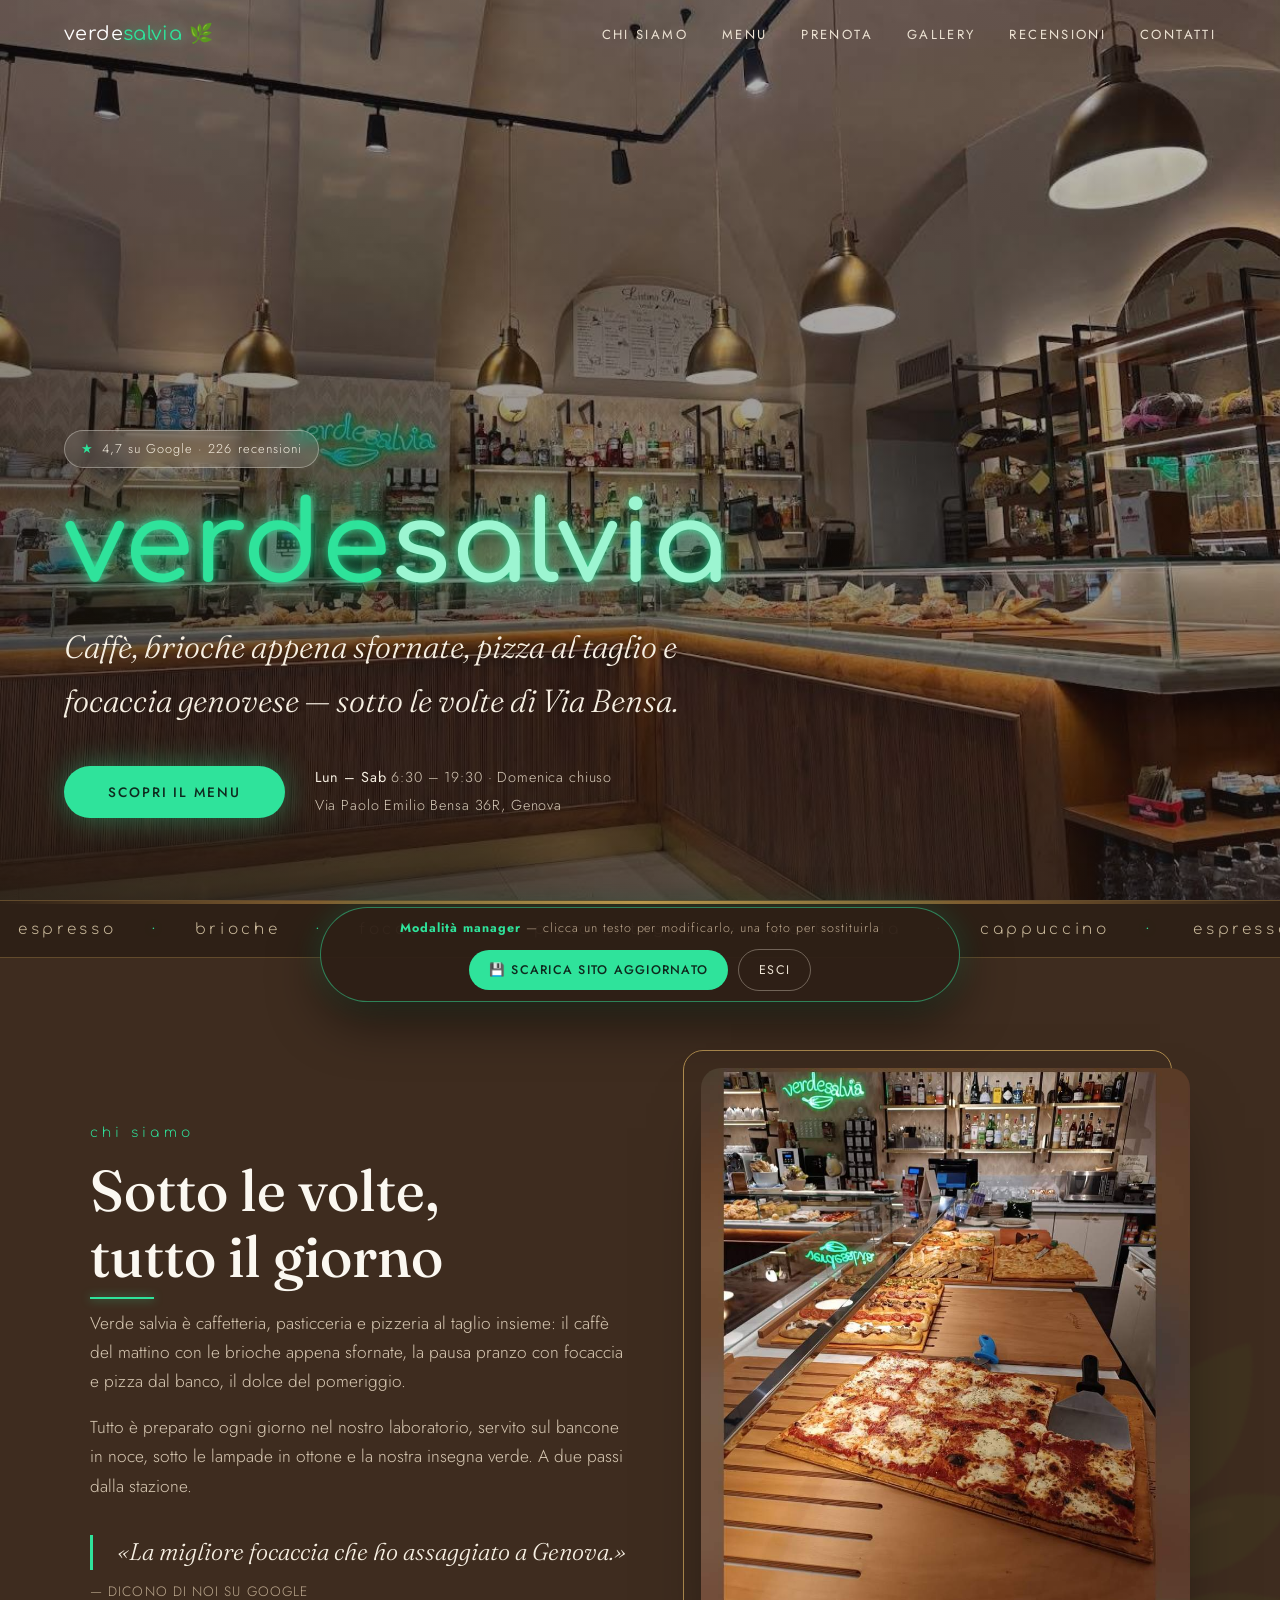
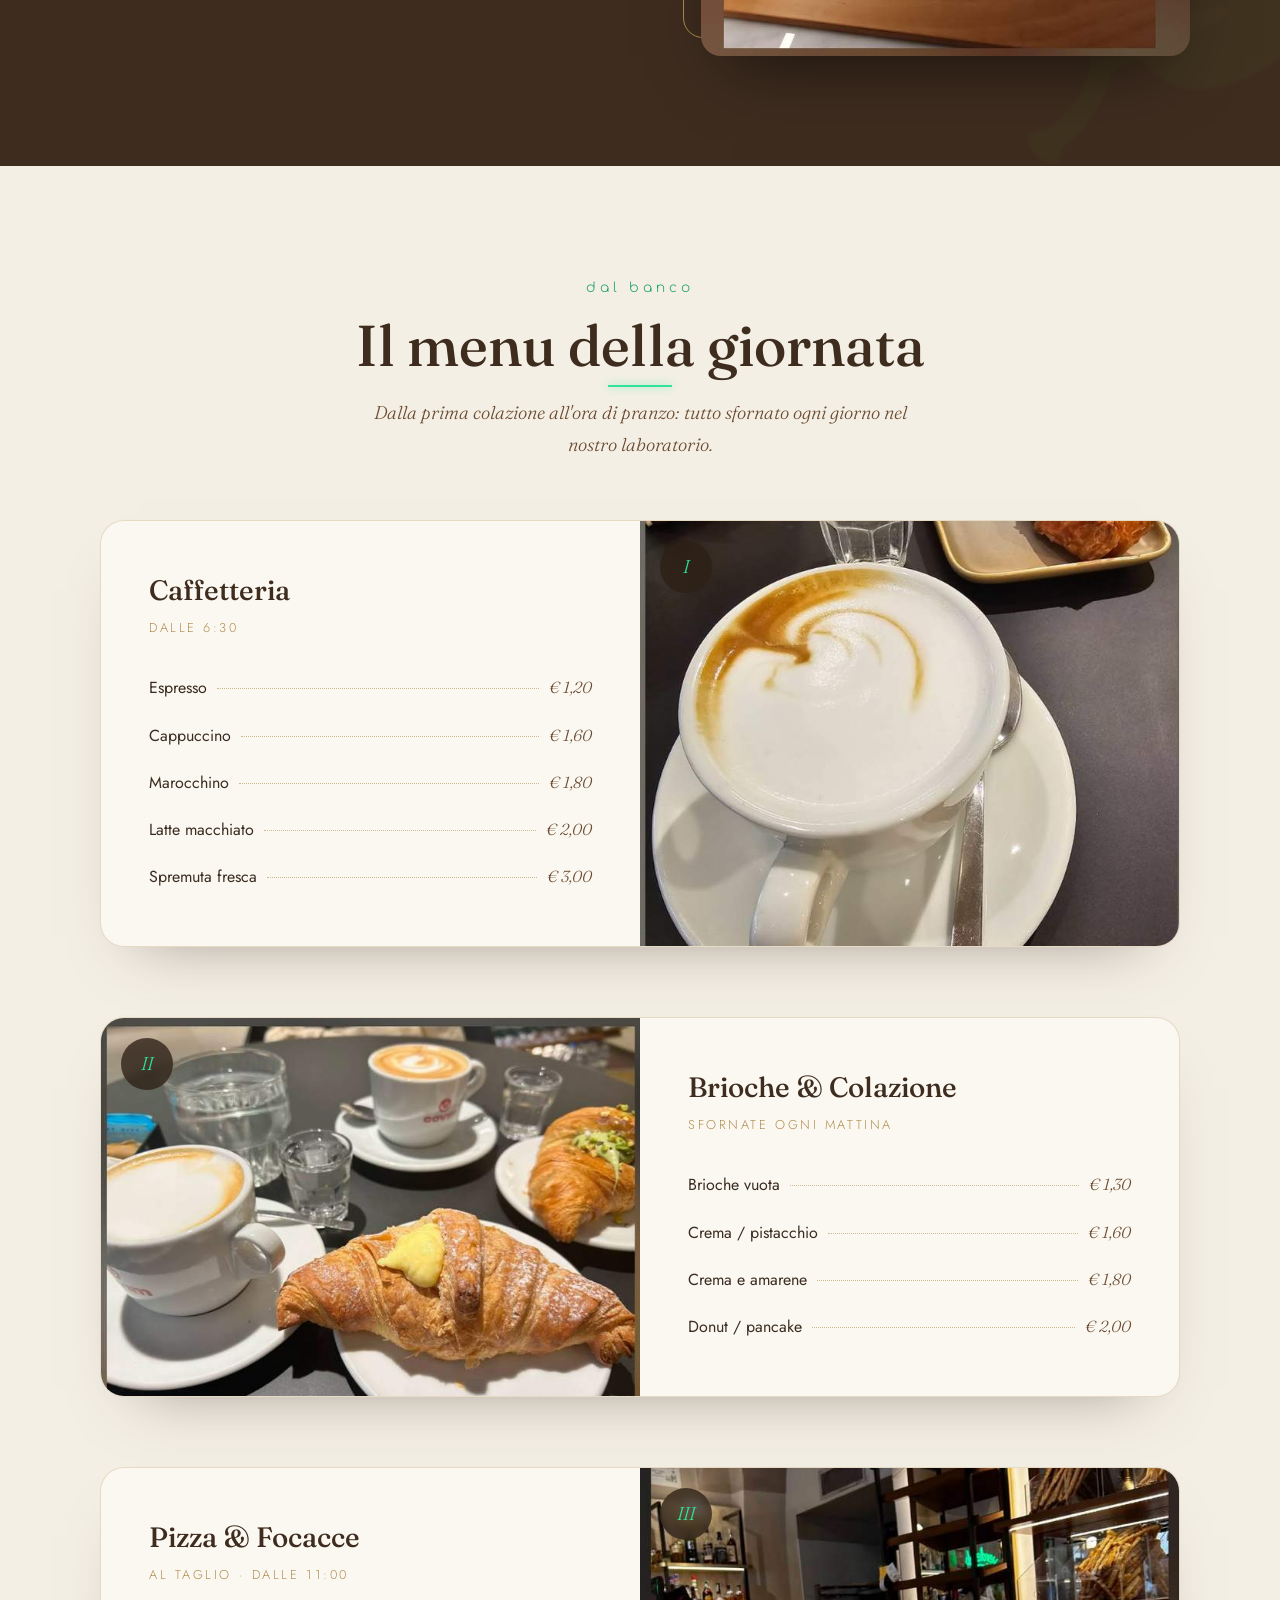
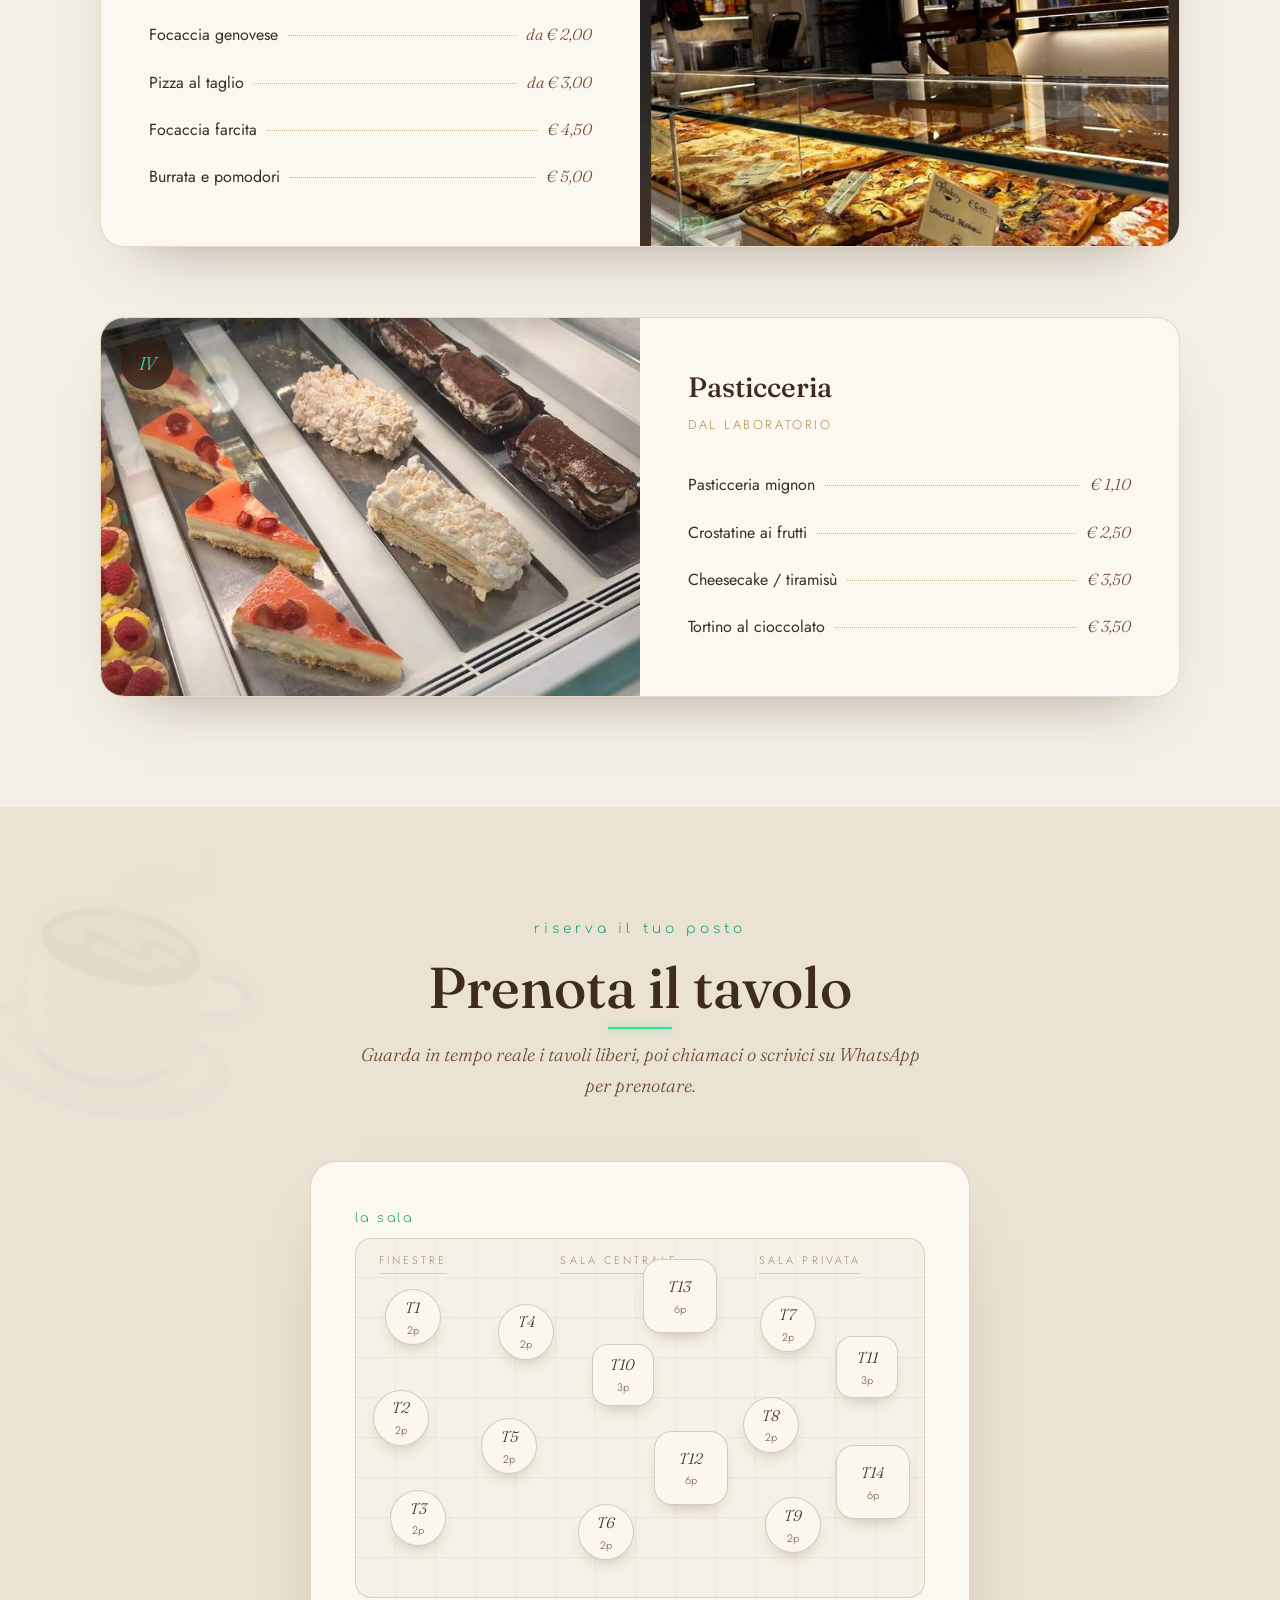
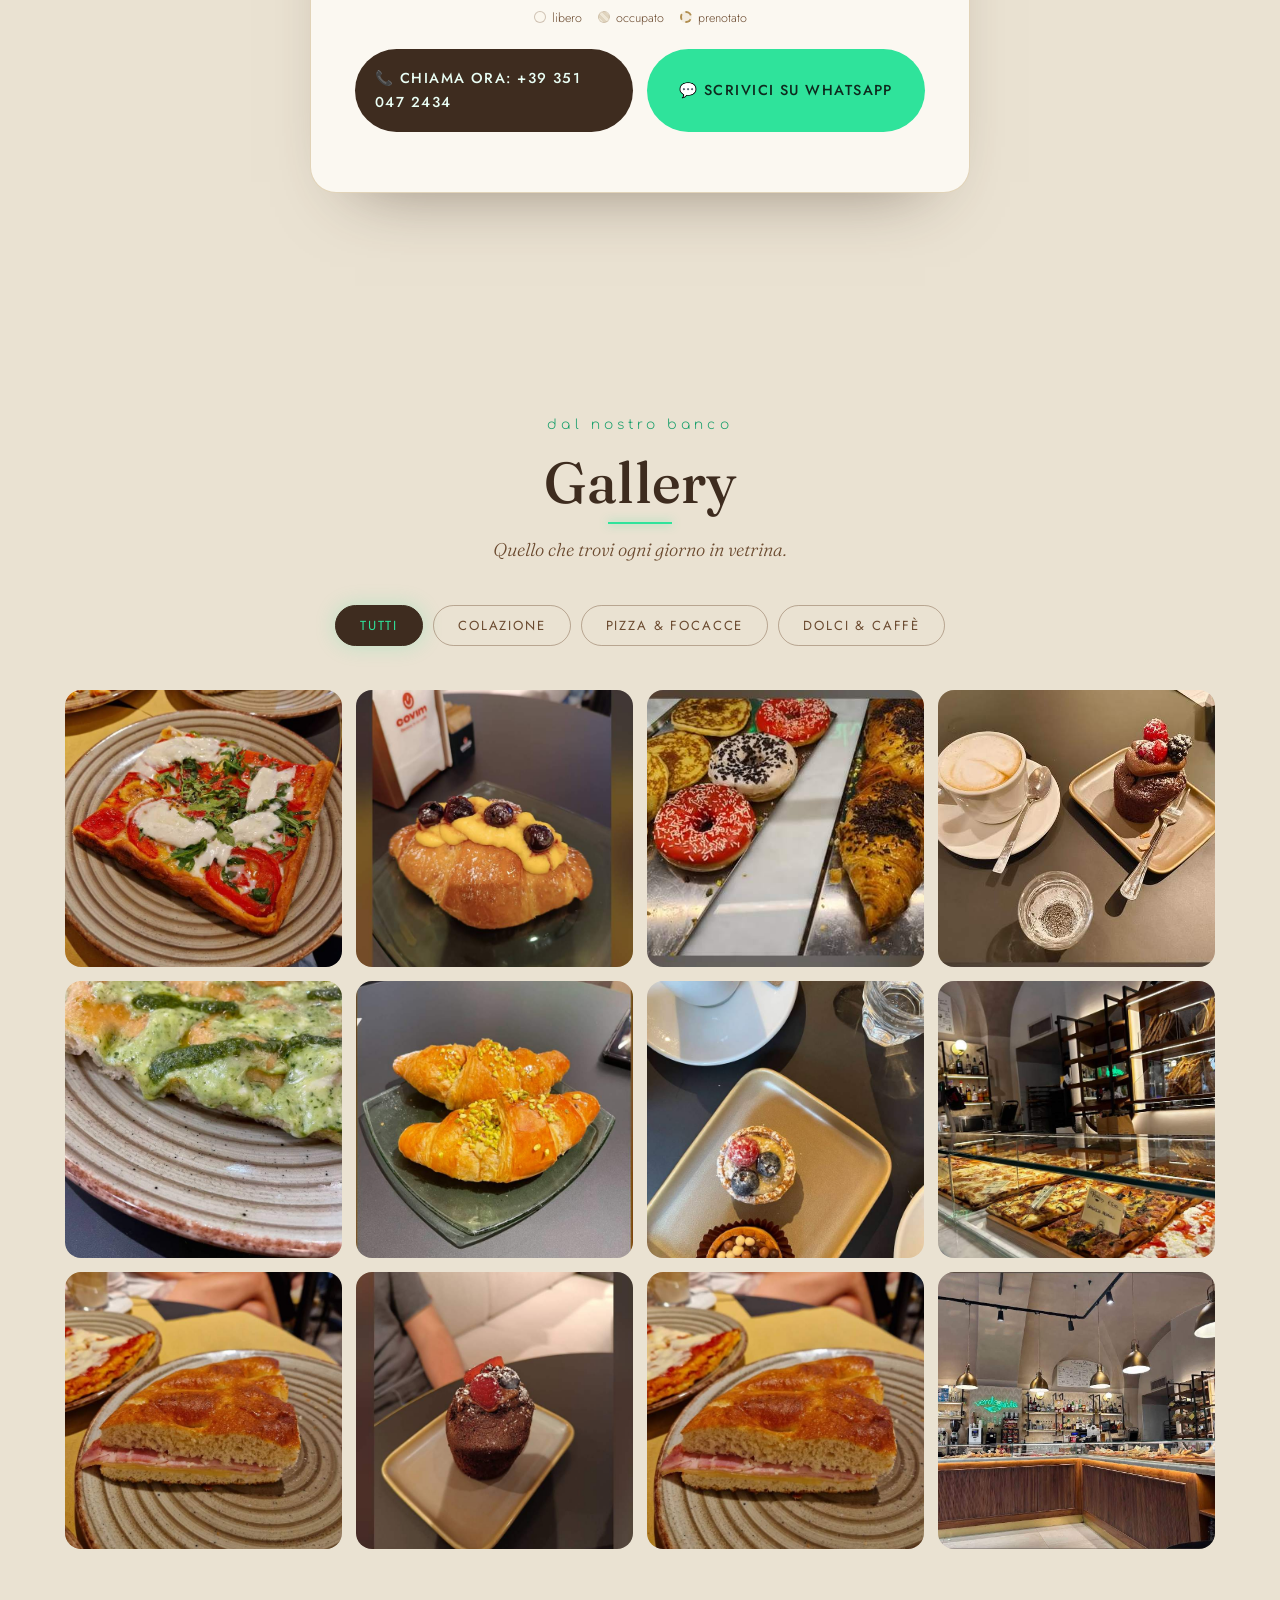
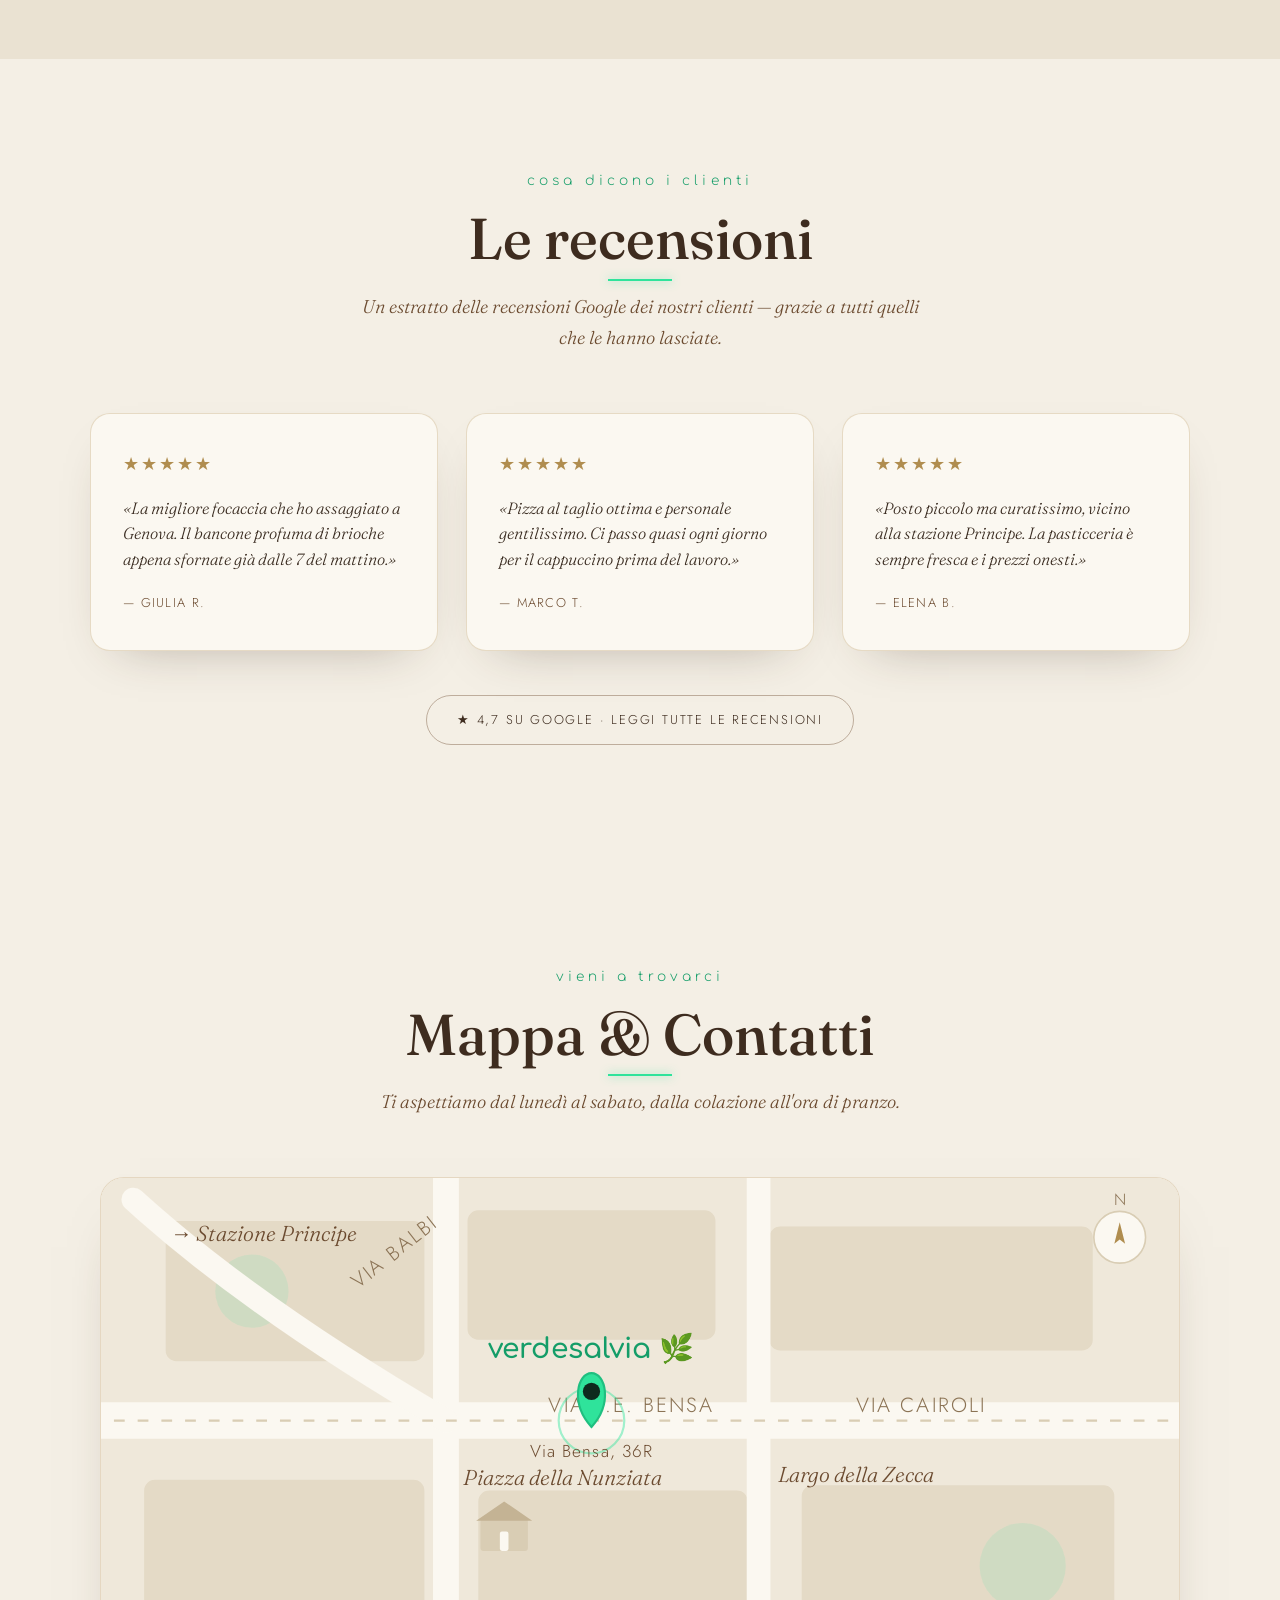
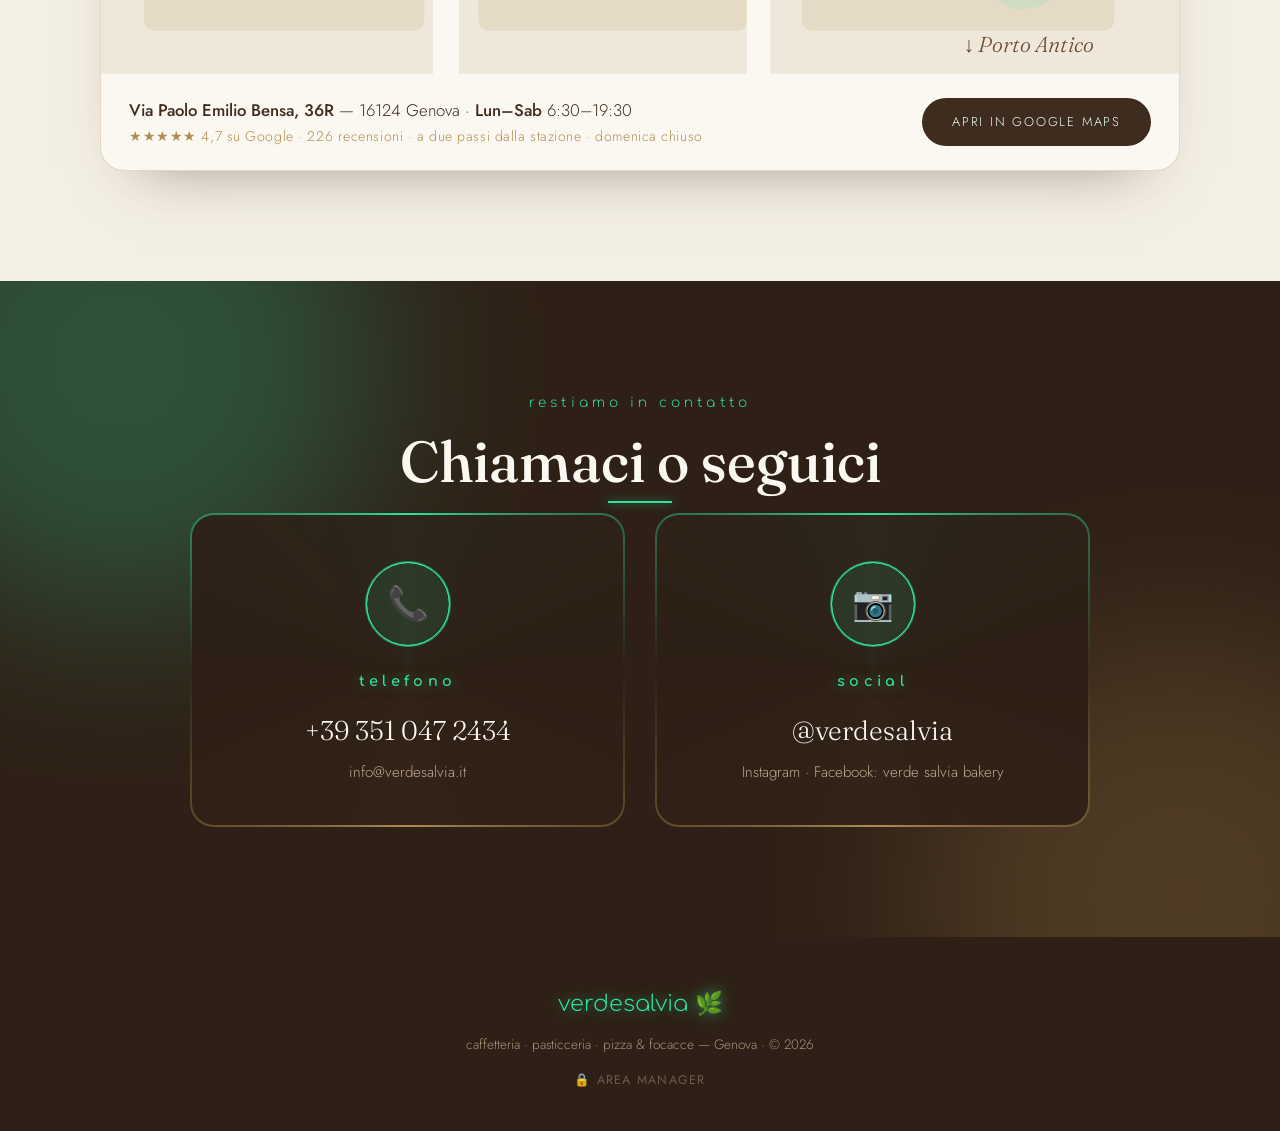
==== commit 1d9019c5: "fix: update phone number to +39 351 047 2434 Updates the call button, WhatsApp link, and contact sec" ====
--- a/index.html
+++ b/index.html
@@ -147,8 +147,8 @@
     </div>
     <div id="toast-tavoli" class="toast-tavoli" aria-live="polite"></div>
     <div class="campo prenota-azioni">
-      <a class="btn-chiama" href="tel:+390108684171">📞 Chiama ora: +39 010 868 4171</a>
-      <a class="btn-whatsapp" href="https://wa.me/390108684171" target="_blank" rel="noopener">💬 Scrivici su WhatsApp</a>
+      <a class="btn-chiama" href="tel:+393510472434">📞 Chiama ora: +39 351 047 2434</a>
+      <a class="btn-whatsapp" href="https://wa.me/393510472434" target="_blank" rel="noopener">💬 Scrivici su WhatsApp</a>
     </div>
   </div>
 </section>
@@ -308,7 +308,7 @@
       <div class="super-inner">
         <div class="super-icona"><span class="anello"></span><span class="anello a2"></span>📞</div>
         <h3>Telefono</h3>
-        <p class="super-big">+39 010 868 4171</p>
+        <p class="super-big">+39 351 047 2434</p>
         <p class="super-sub">info@verdesalvia.it</p>
       </div>
     </div>
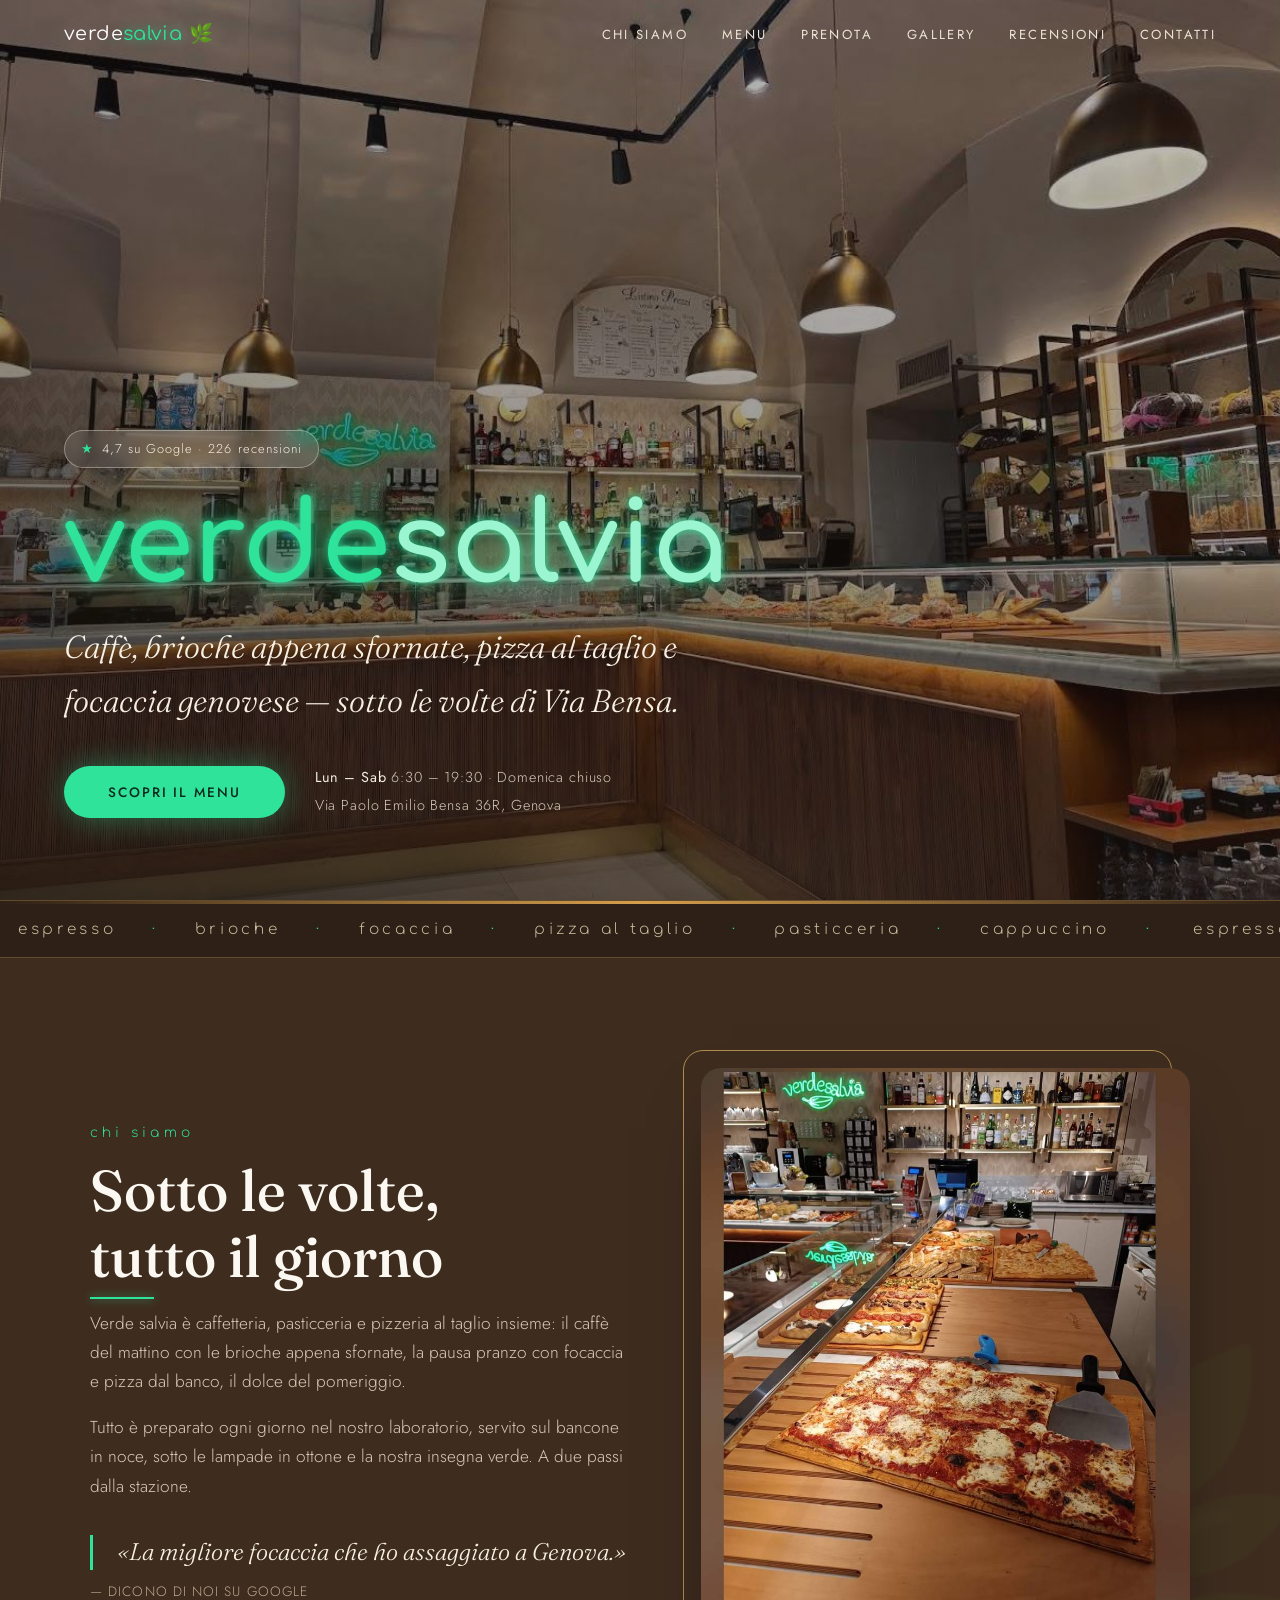
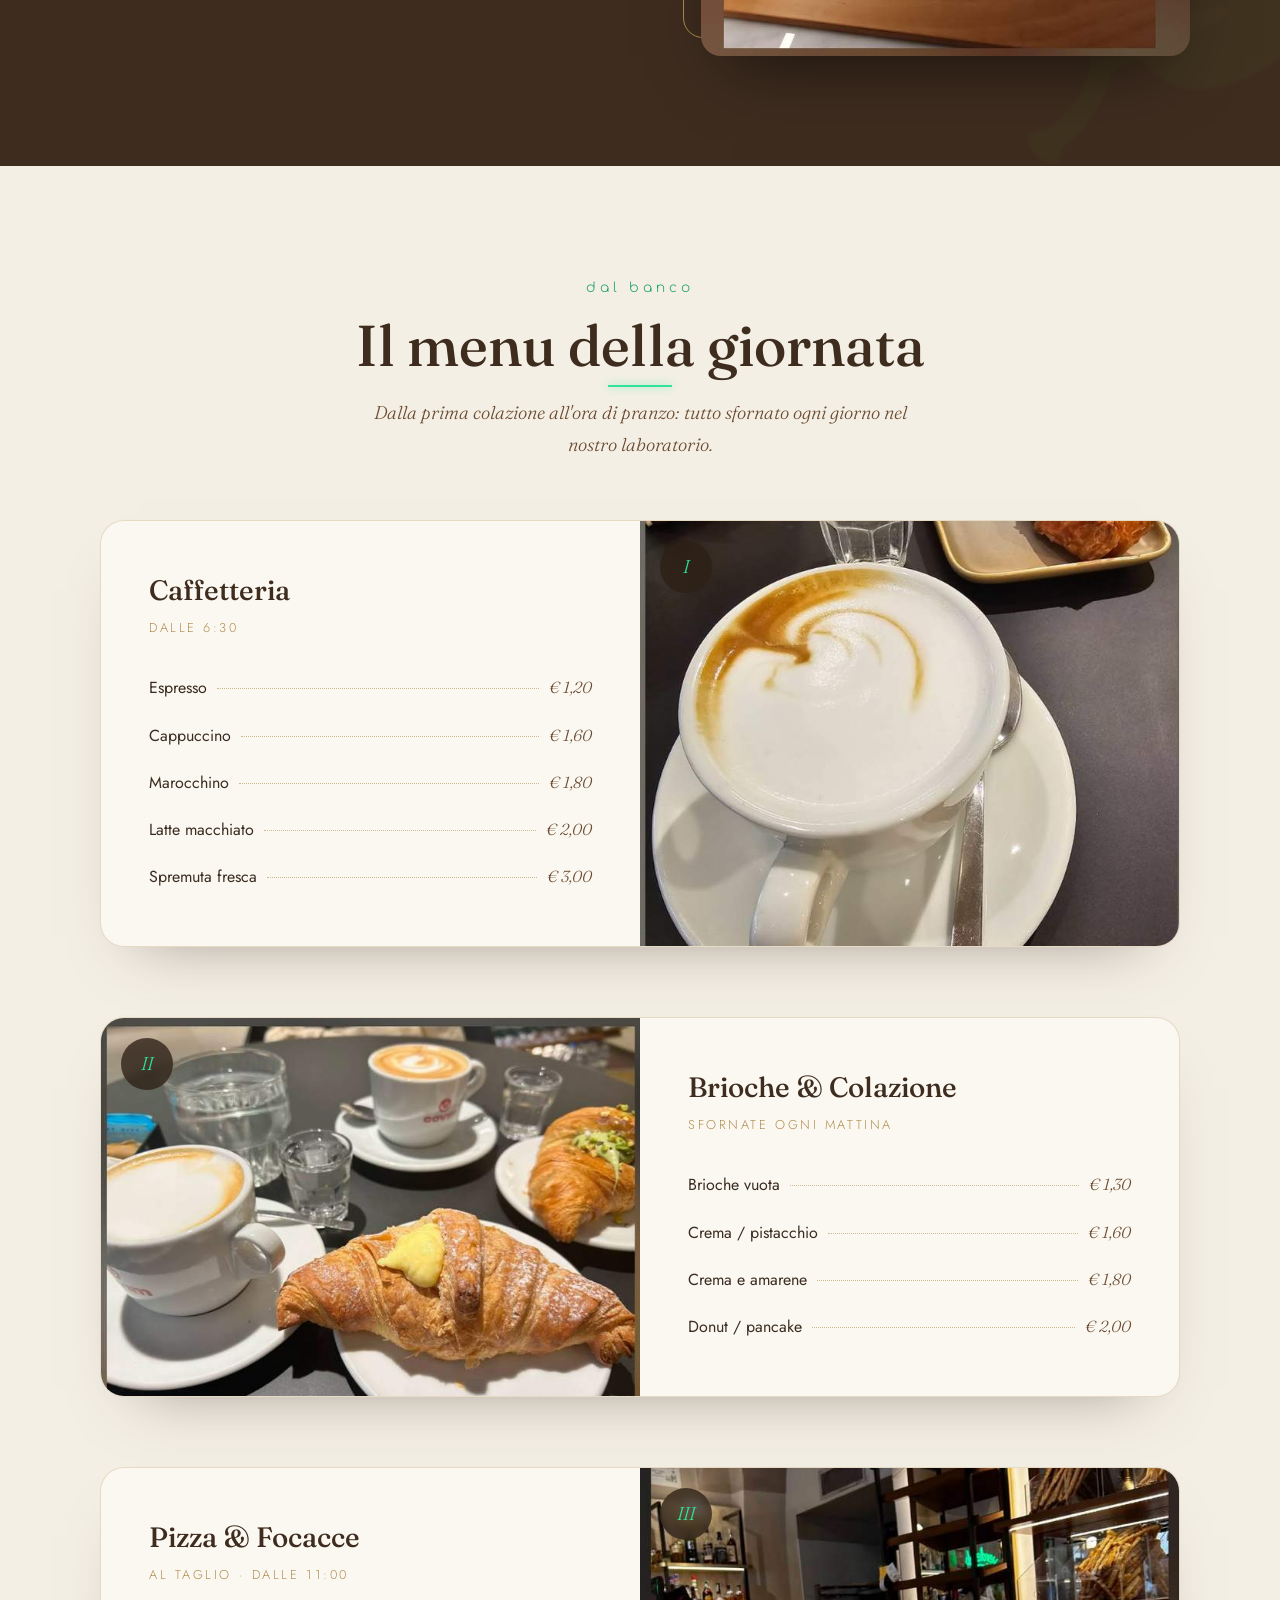
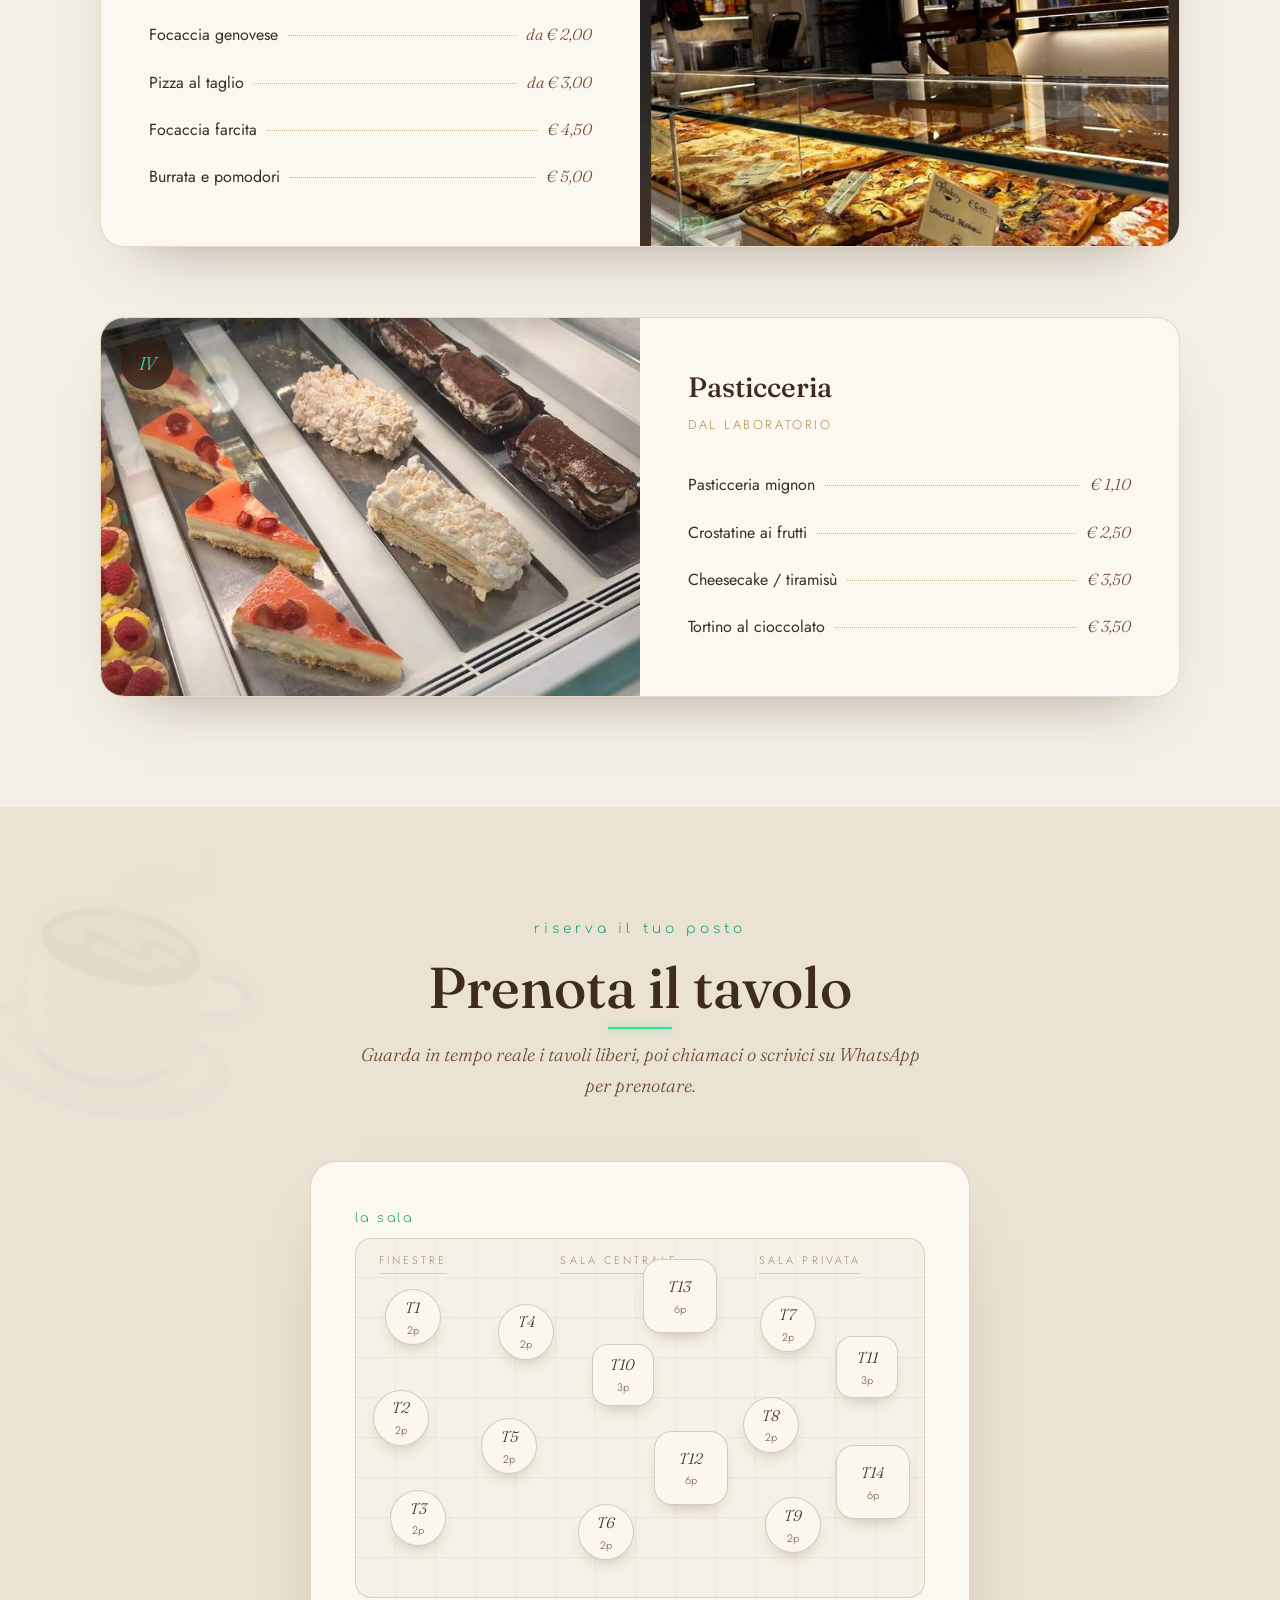
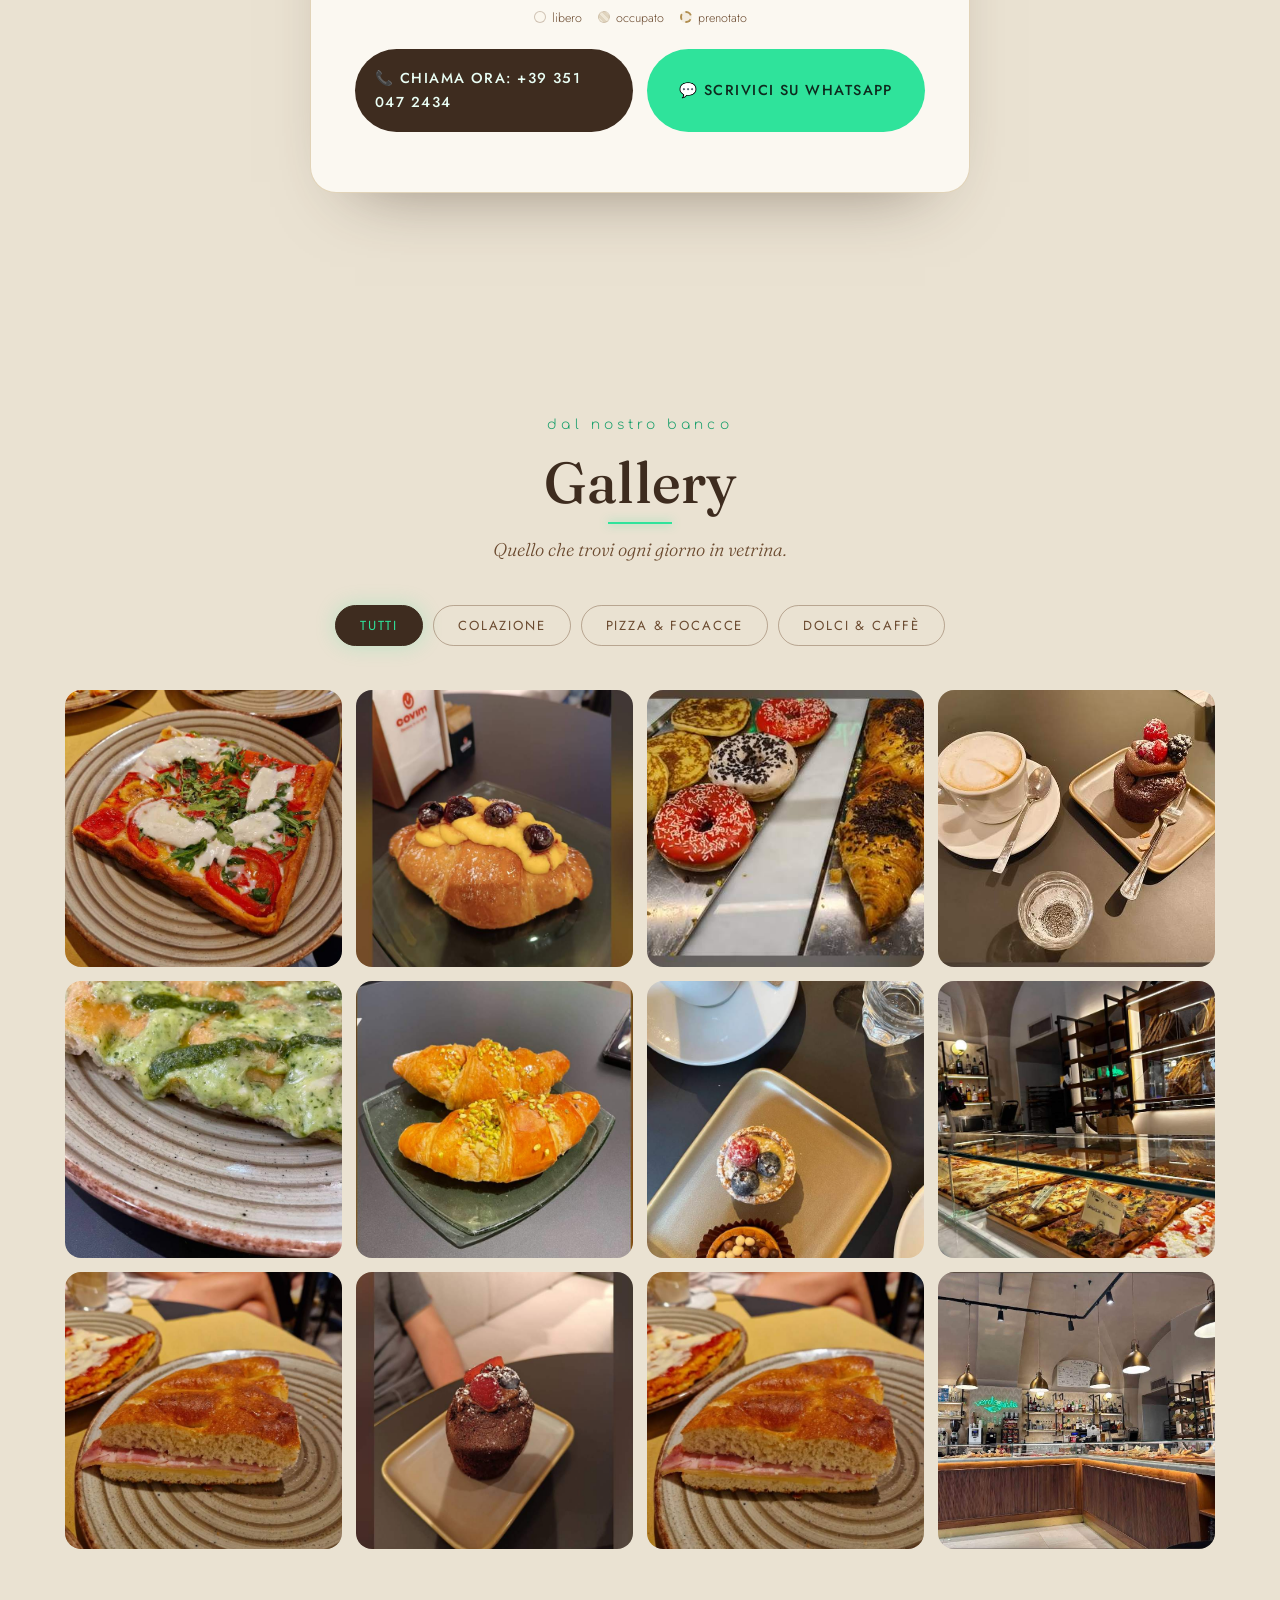
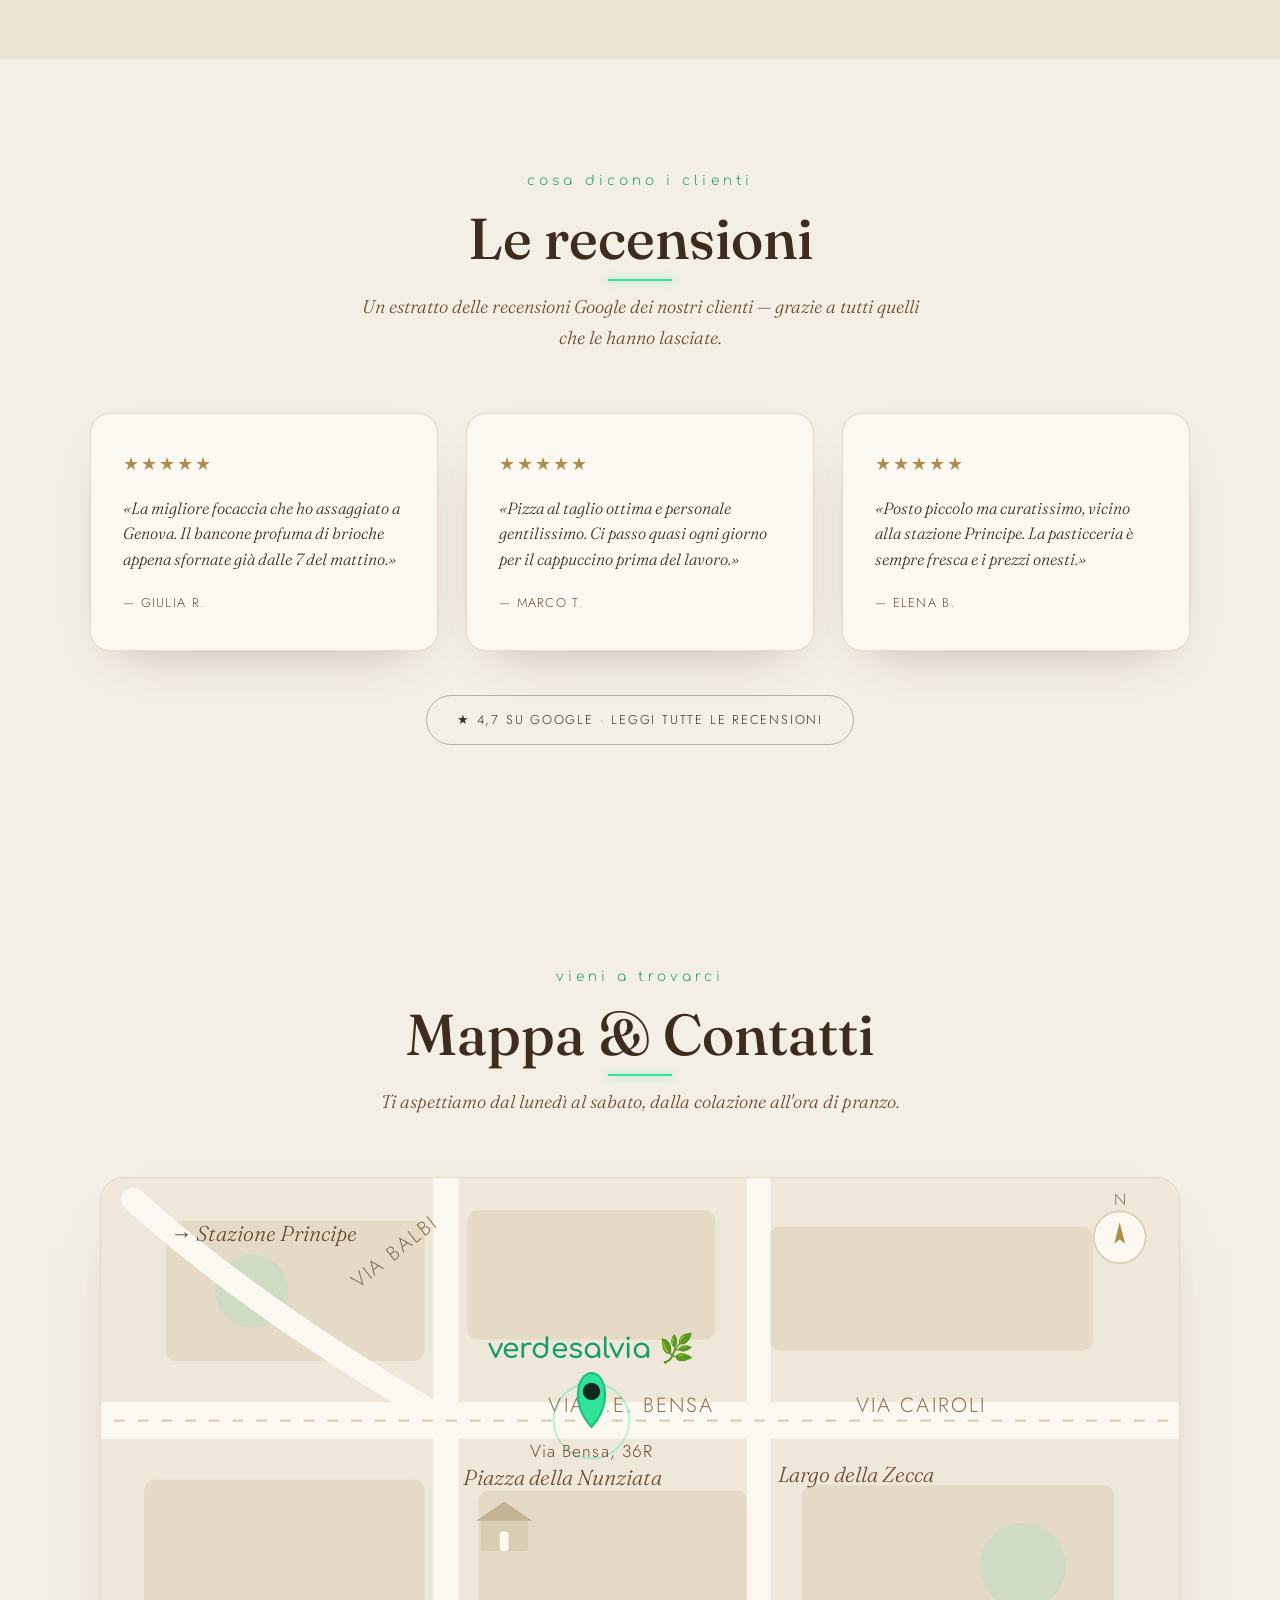
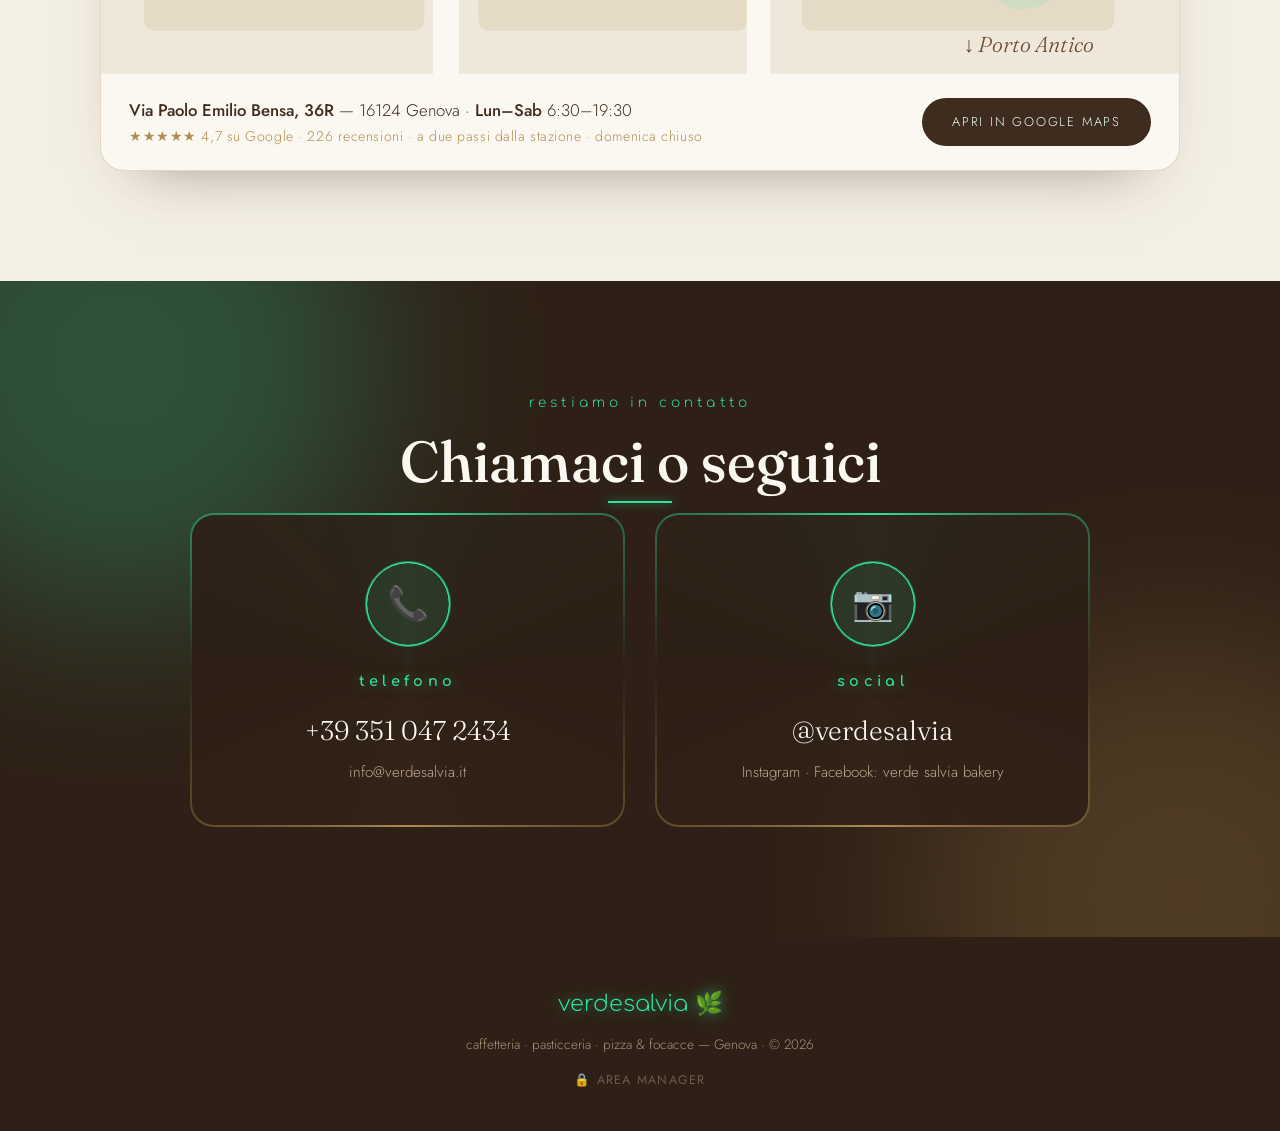
==== commit 688410d0: "fix: add cache-busting version to CSS/JS to avoid stale browser cache The site's index.html referenc" ====
--- a/index.html
+++ b/index.html
@@ -6,7 +6,7 @@
 <title>verde salvia bakery — Genova · Caffetteria · Pasticceria · Pizza</title>
 <link rel="preconnect" href="https://fonts.googleapis.com">
 <link href="https://fonts.googleapis.com/css2?family=Fraunces:ital,opsz,wght@0,9..144,300;0,9..144,500;0,9..144,600;1,9..144,300;1,9..144,400&family=Comfortaa:wght@400;600&family=Jost:wght@300;400;500&display=swap" rel="stylesheet">
-<link rel="stylesheet" href="css/style.css">
+<link rel="stylesheet" href="css/style.css?v=20260709">
 
 </head>
 <body>
@@ -367,7 +367,7 @@
   <button class="lb-freccia lb-next" aria-label="Foto successiva">›</button>
 </div>
 
-<script src="js/main.js" defer></script>
+<script src="js/main.js?v=20260709" defer></script>
 
 </body>
 </html>
--- a/css/style.css
+++ b/css/style.css
@@ -447,14 +447,20 @@
 .gt-stato.libero{background:rgba(47,227,155,.15);color:#149d68}
 .gt-stato.prenotato{background:rgba(176,141,79,.18);color:var(--ottone)}
 .gt-stato.occupato{background:rgba(62,44,31,.12);color:var(--noce)}
-.gt-libera{background:var(--noce);color:var(--neon);border:none;border-radius:99px;
+.gt-azioni{display:flex;gap:8px;flex-wrap:wrap}
+.gt-libera,.gt-occupa{background:var(--noce);color:var(--neon);border:none;border-radius:99px;
   padding:12px 20px;min-height:48px;font-family:'Jost',sans-serif;font-size:.8rem;letter-spacing:.06em;
   text-transform:uppercase;cursor:pointer;transition:box-shadow .2s}
 .gt-libera:disabled{opacity:.35;cursor:not-allowed}
-.gt-libera:hover:not(:disabled){box-shadow:0 0 0 4px rgba(47,227,155,.3)}
+.gt-libera:hover:not(:disabled),.gt-occupa:hover{box-shadow:0 0 0 4px rgba(47,227,155,.3)}
+.gt-prenota{background:none;border:1px solid rgba(107,74,47,.4);color:var(--noce-medio);border-radius:99px;
+  padding:12px 20px;min-height:48px;font-family:'Jost',sans-serif;font-size:.8rem;letter-spacing:.06em;
+  text-transform:uppercase;cursor:pointer;transition:all .3s}
+.gt-prenota:hover{border-color:var(--noce);color:var(--noce)}
 @media(max-width:640px){
   .gt-riga{flex-direction:column;align-items:stretch;text-align:center}
-  .gt-libera{width:100%}
+  .gt-libera,.gt-azioni{width:100%}
+  .gt-occupa,.gt-prenota{flex:1}
 }
 
 /* toast conferma / notifica tavoli */
@@ -512,10 +518,10 @@
 body.manager img{cursor:pointer}
 body.manager .g-item::after{display:none}
 .manager-bar{position:fixed;left:50%;bottom:18px;transform:translateX(-50%) translateY(120px);z-index:250;
-  display:flex;gap:10px;align-items:center;background:rgba(46,32,22,.96);border:1px solid rgba(47,227,155,.5);
+  display:none;gap:10px;align-items:center;background:rgba(46,32,22,.96);border:1px solid rgba(47,227,155,.5);
   border-radius:99px;padding:10px 14px;box-shadow:0 20px 50px rgba(0,0,0,.5),0 0 30px rgba(47,227,155,.2);
   transition:transform .4s ease;max-width:94vw;flex-wrap:wrap;justify-content:center}
-body.manager .manager-bar{transform:translateX(-50%) translateY(0)}
+body.manager .manager-bar{display:flex;transform:translateX(-50%) translateY(0)}
 .manager-bar .mb-info{color:#BCA88F;font-size:.78rem;letter-spacing:.08em;padding:0 6px}
 .manager-bar .mb-info b{color:var(--neon)}
 .manager-bar button{border:none;cursor:pointer;padding:11px 20px;border-radius:99px;
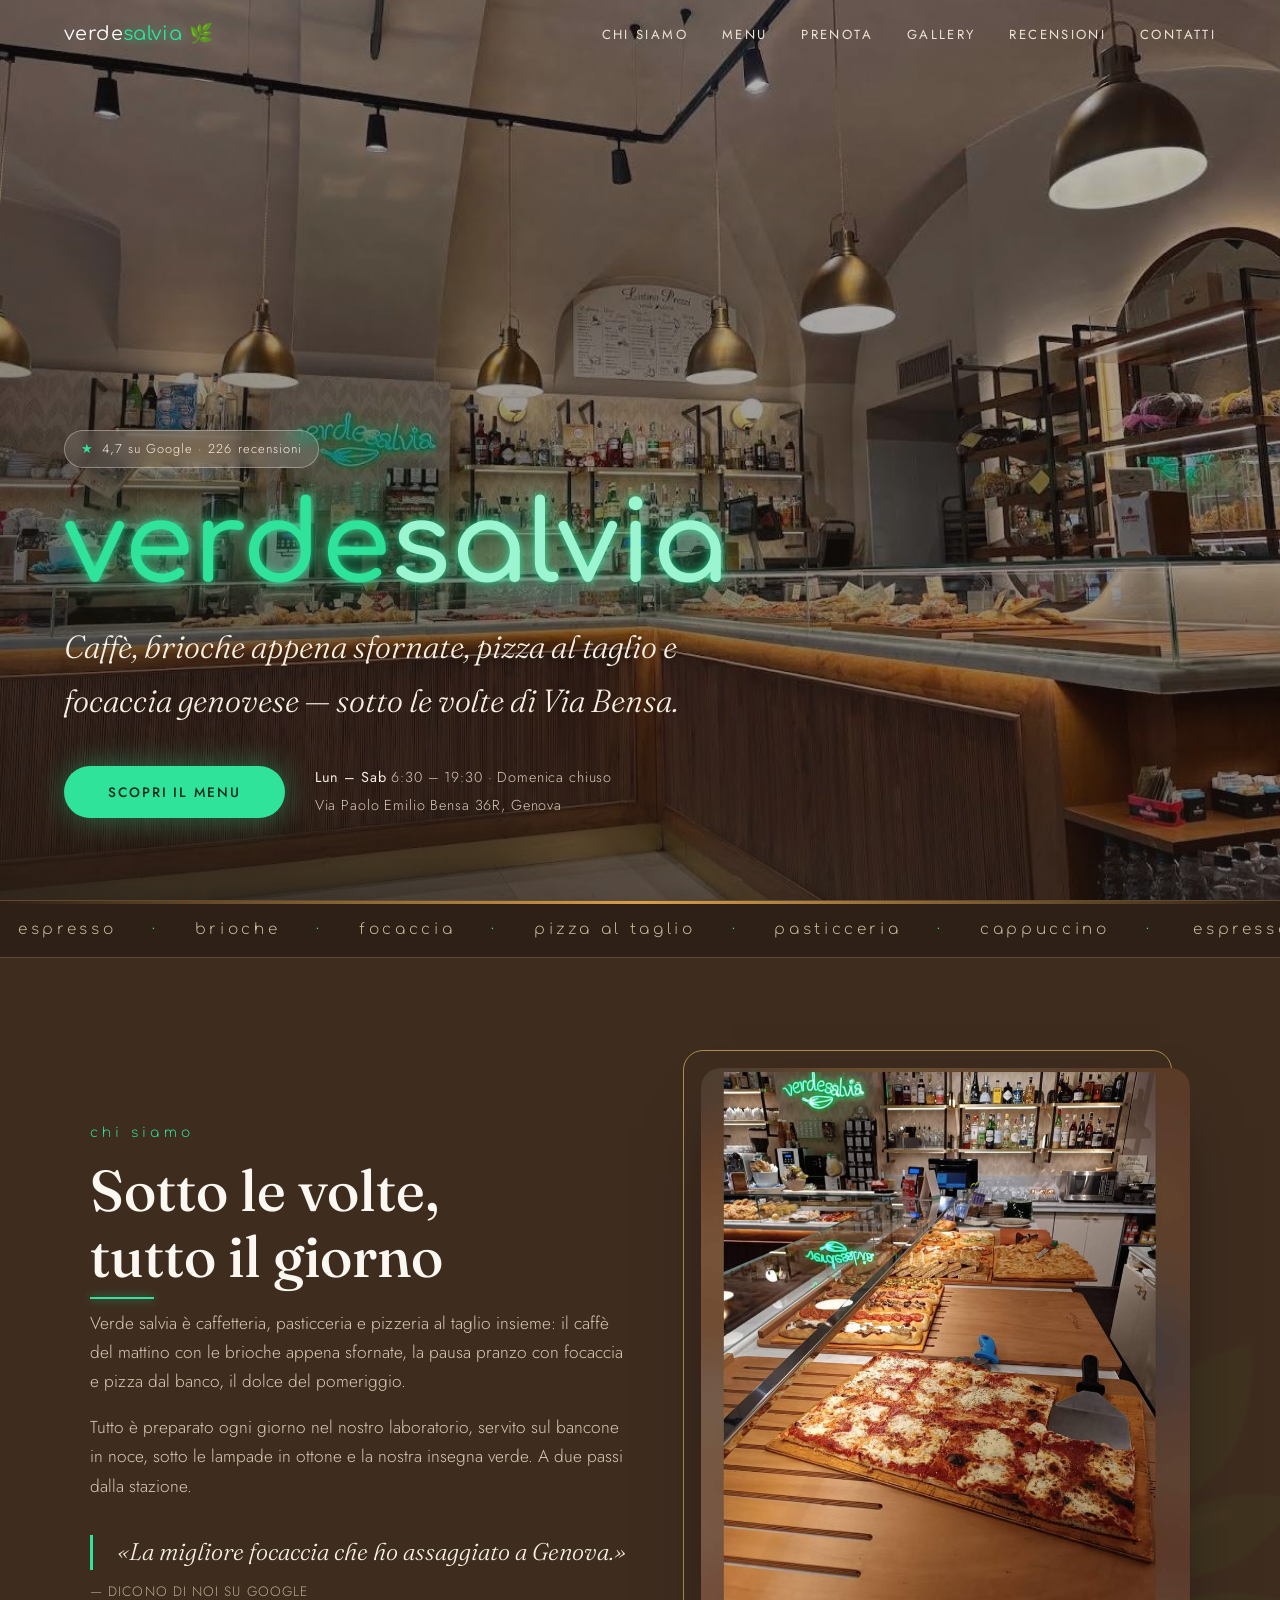
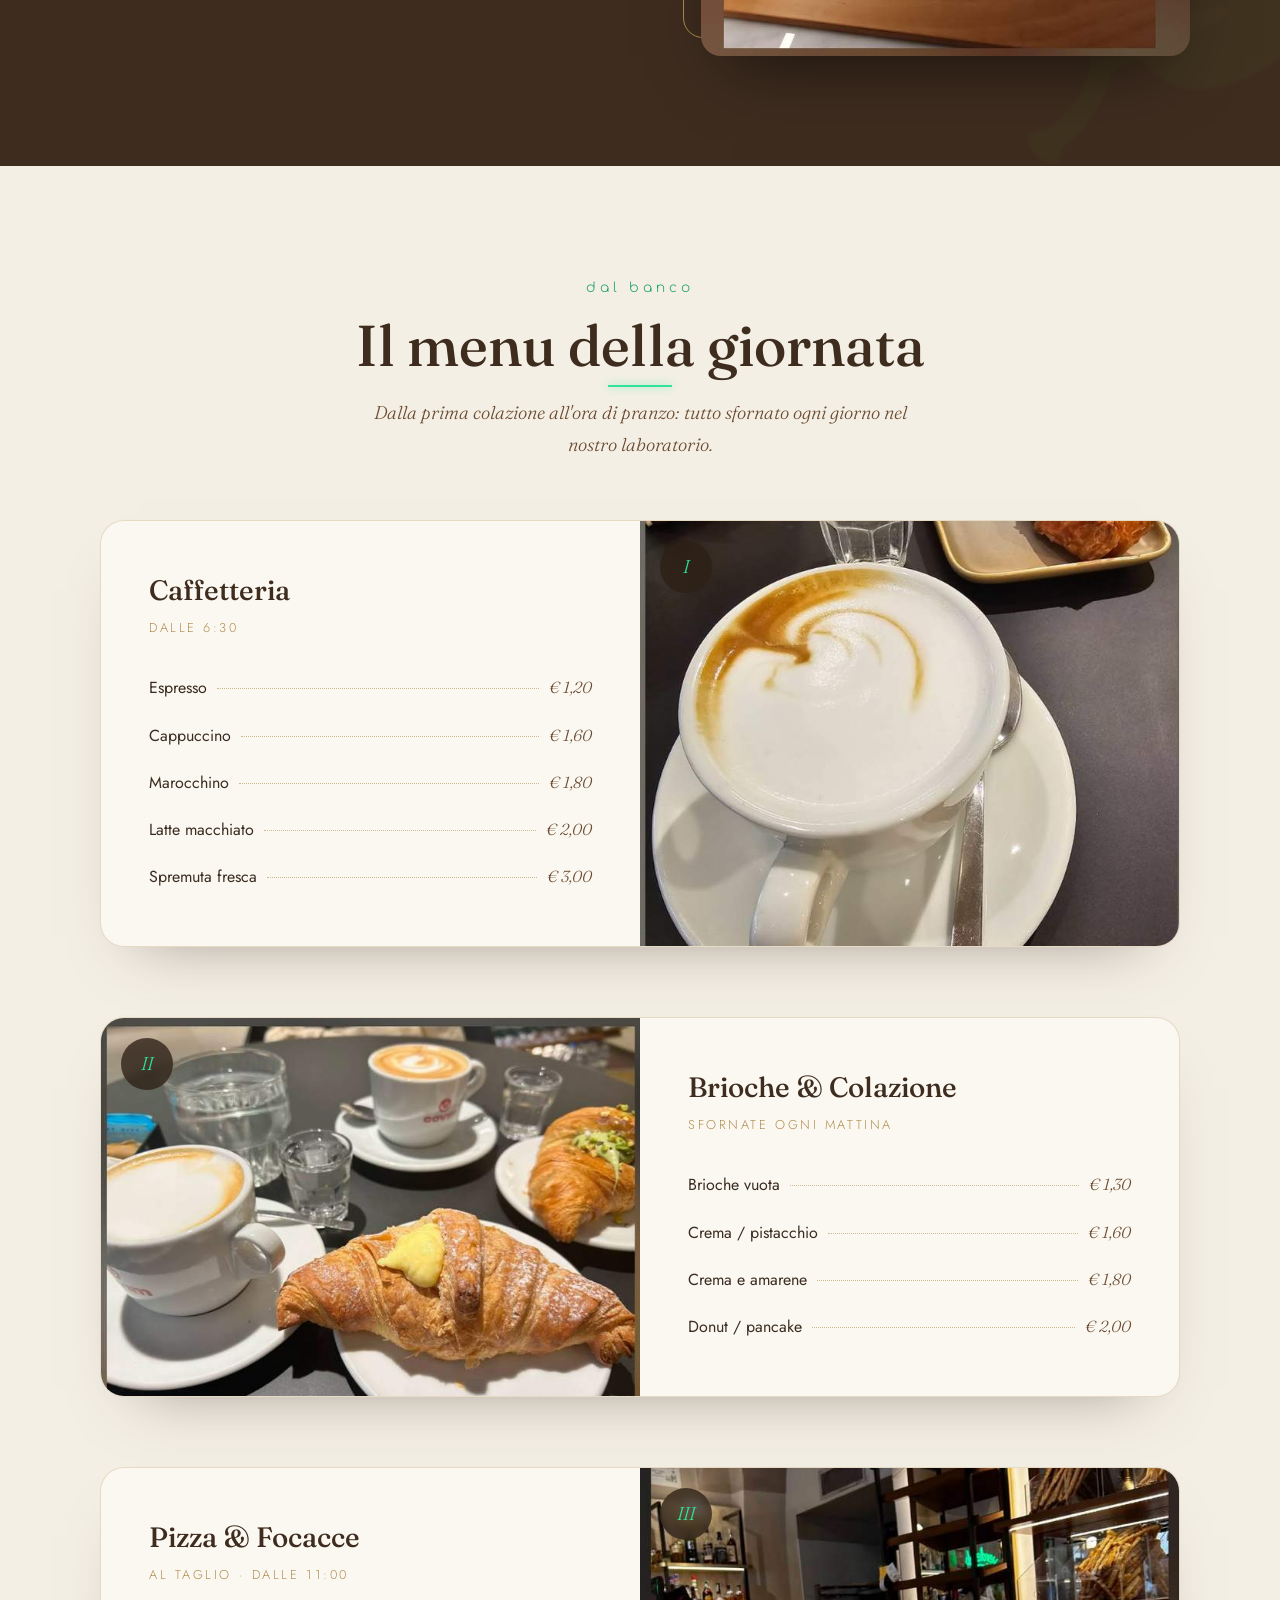
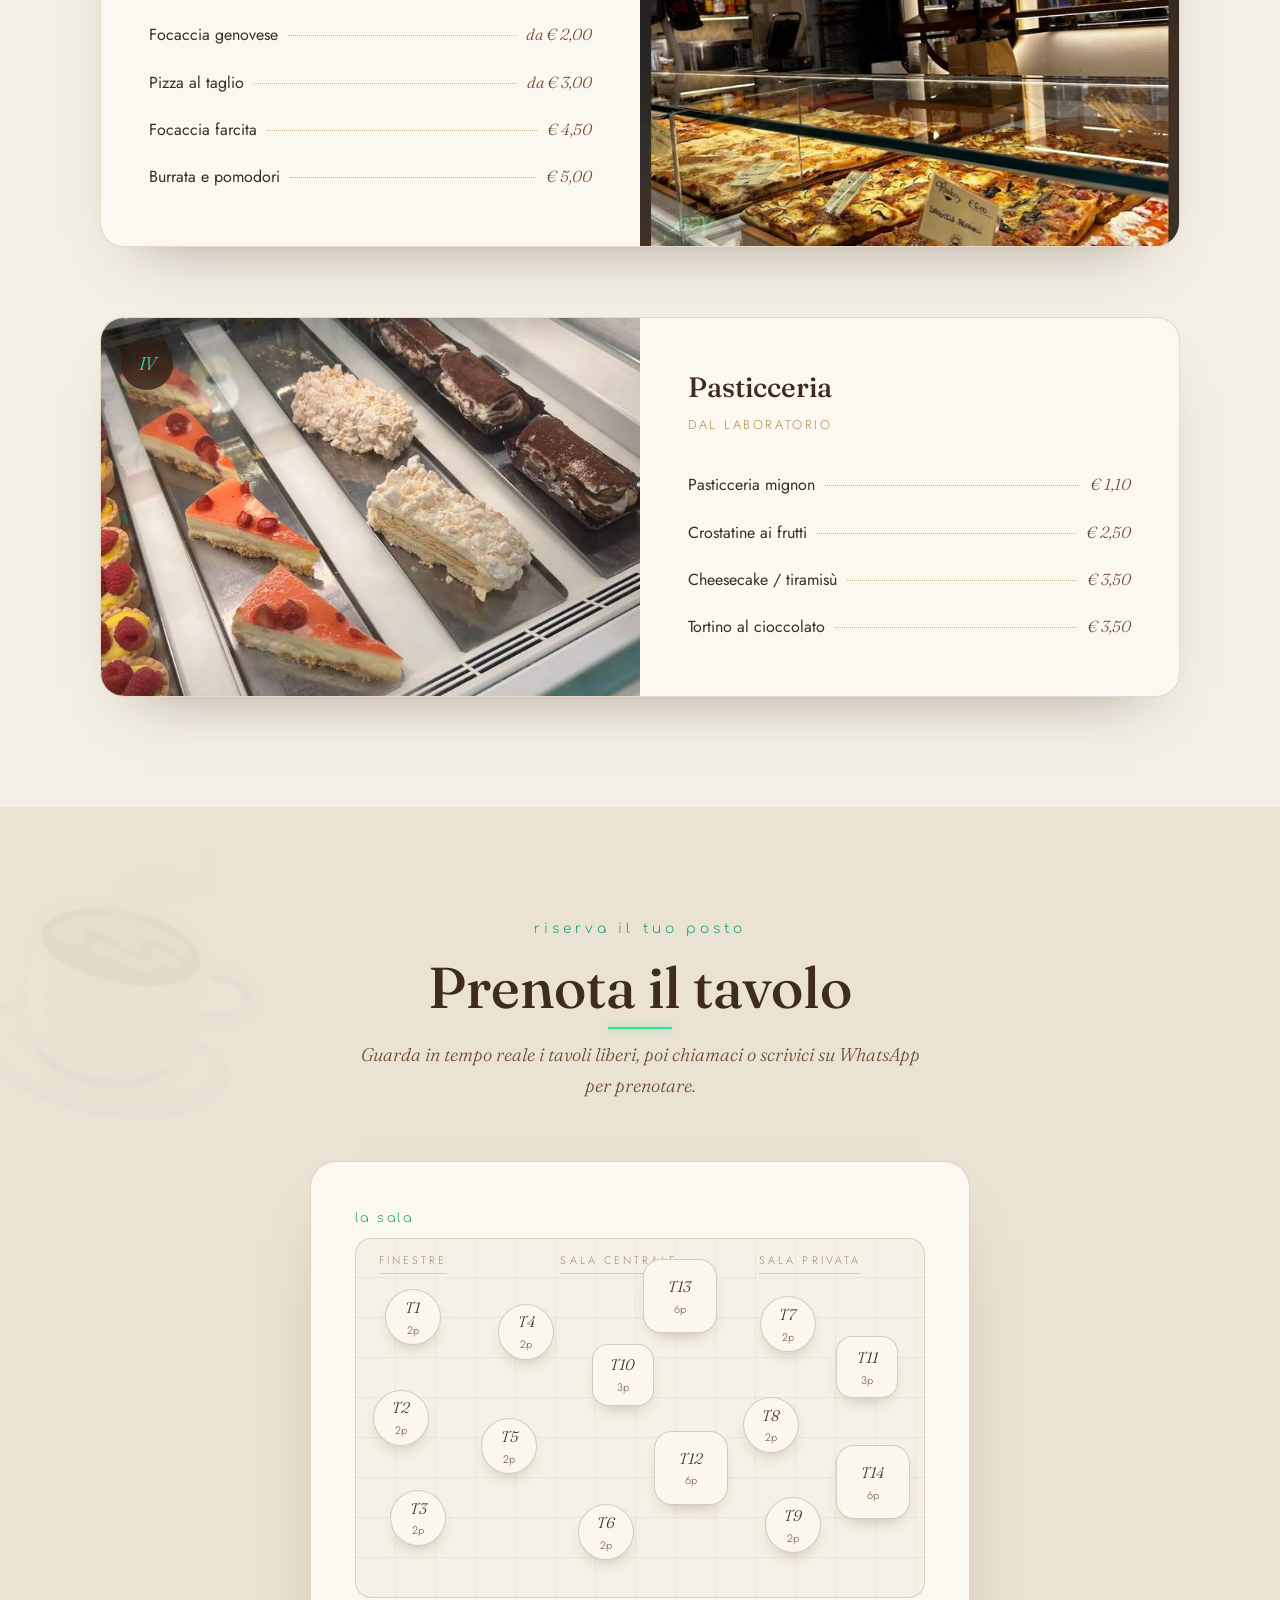
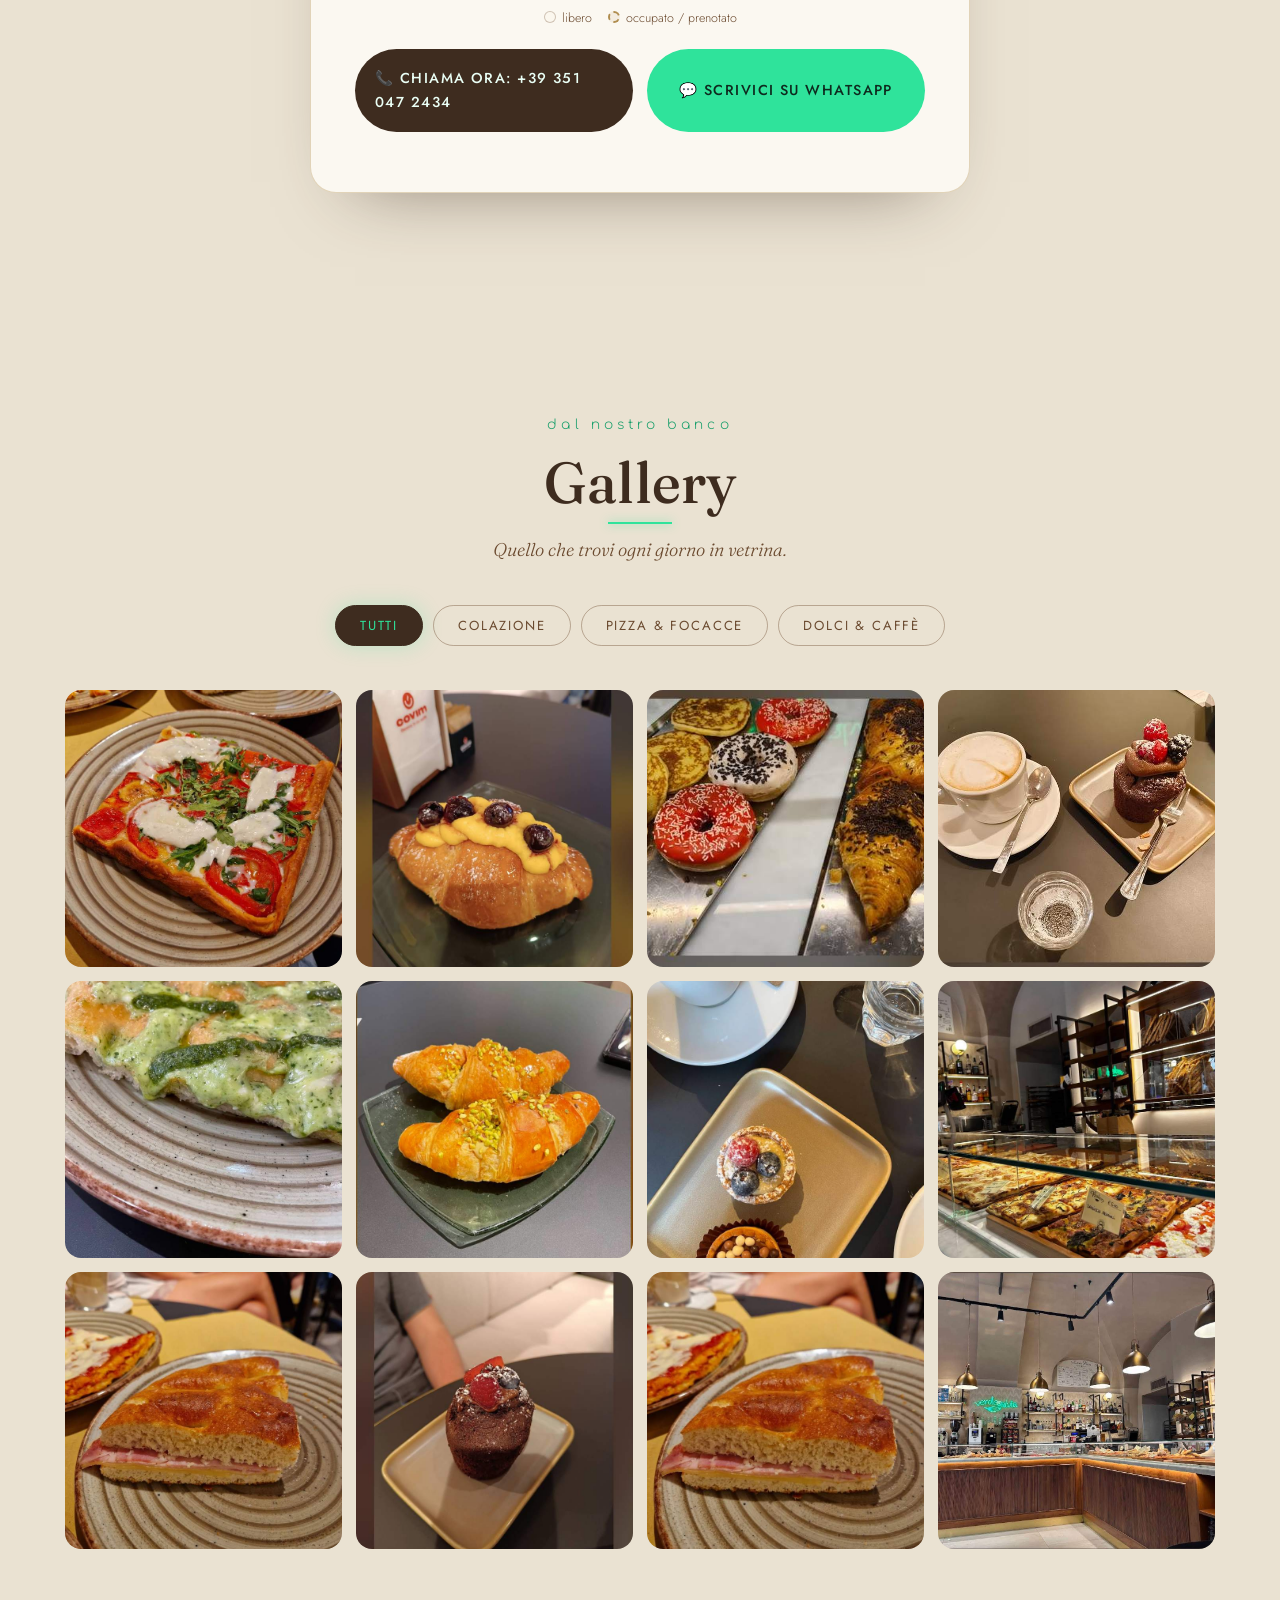
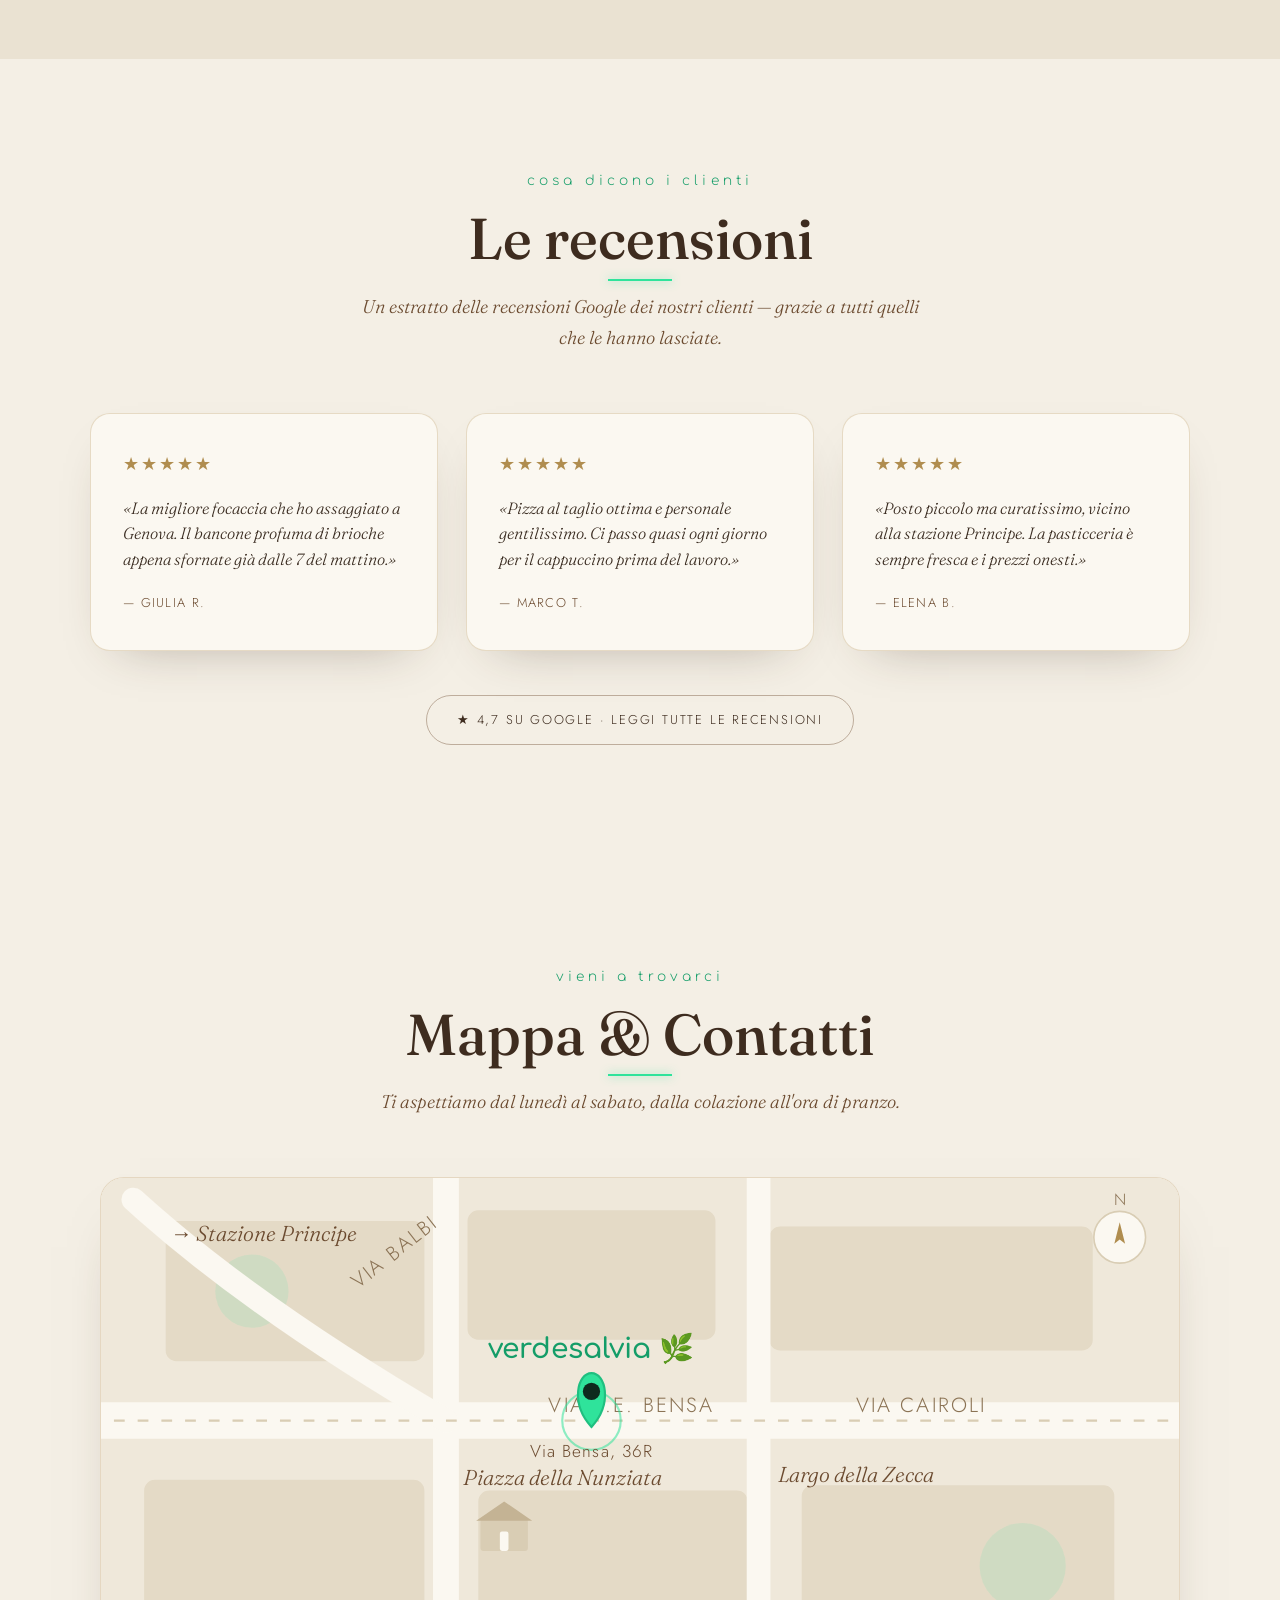
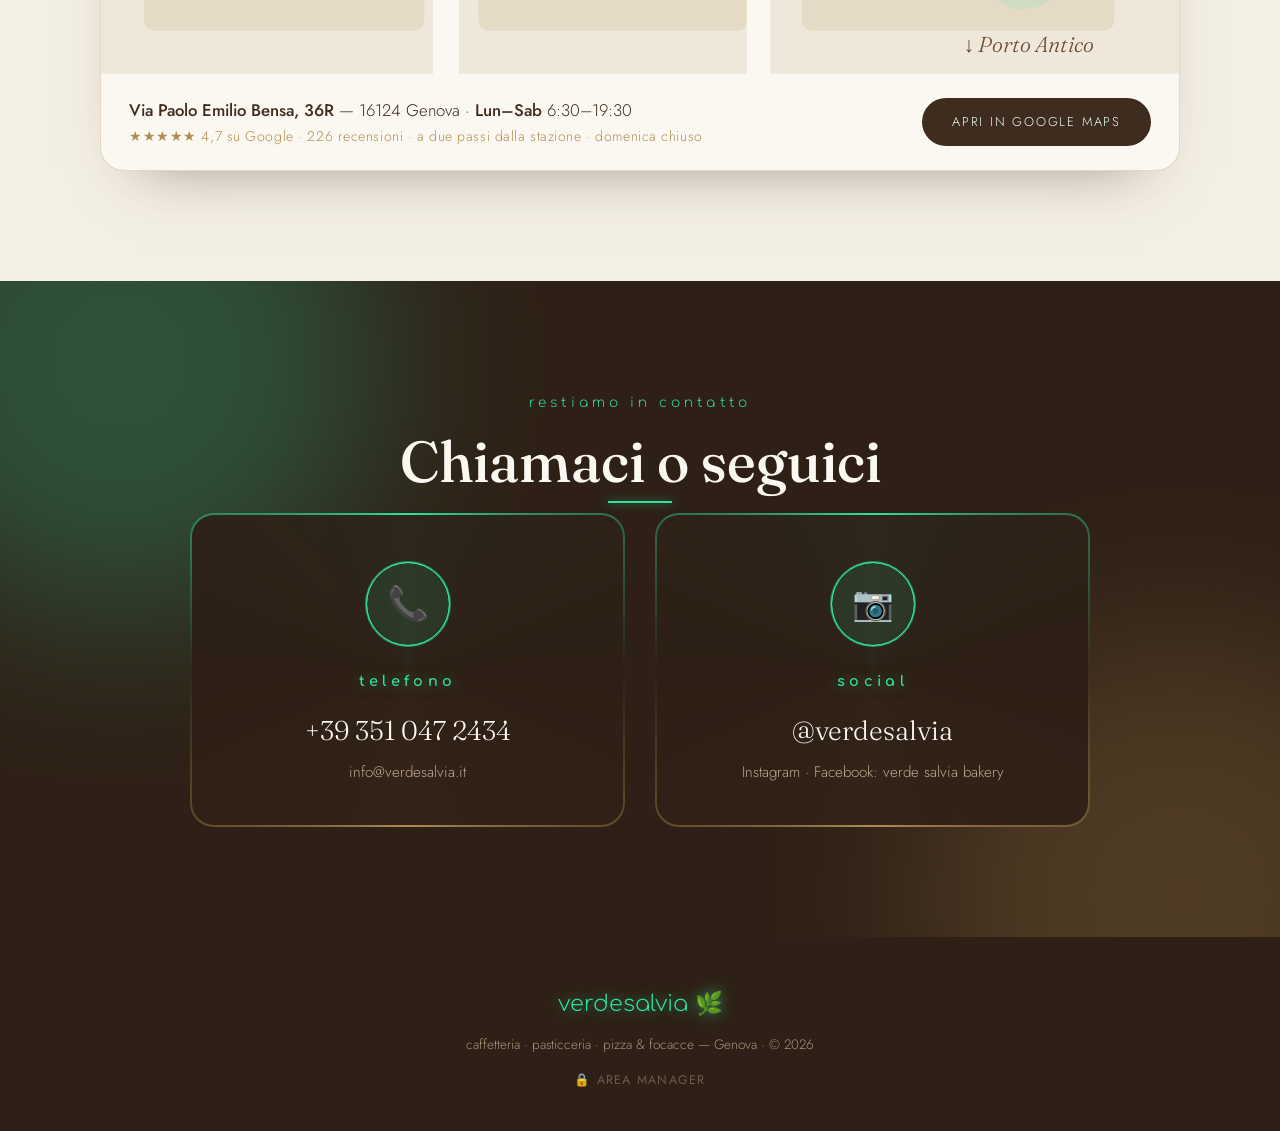
==== commit d0e06784: "fix: unify Occupato/Prenotato table styling on the floor plan Occupato and Prenotato tables looked i" ====
--- a/index.html
+++ b/index.html
@@ -6,7 +6,7 @@
 <title>verde salvia bakery — Genova · Caffetteria · Pasticceria · Pizza</title>
 <link rel="preconnect" href="https://fonts.googleapis.com">
 <link href="https://fonts.googleapis.com/css2?family=Fraunces:ital,opsz,wght@0,9..144,300;0,9..144,500;0,9..144,600;1,9..144,300;1,9..144,400&family=Comfortaa:wght@400;600&family=Jost:wght@300;400;500&display=swap" rel="stylesheet">
-<link rel="stylesheet" href="css/style.css?v=20260709">
+<link rel="stylesheet" href="css/style.css?v=20260709b">
 
 </head>
 <body>
@@ -136,8 +136,7 @@
       </div>
       <div class="piantina-legenda">
         <span class="pl-libero"><i></i>libero</span>
-        <span class="pl-occ"><i></i>occupato</span>
-        <span class="pl-prenotato"><i></i>prenotato</span>
+        <span class="pl-occ"><i></i>occupato / prenotato</span>
       </div>
     </div>
     <div class="campo gestione-tavoli" id="gestione-tavoli">
--- a/css/style.css
+++ b/css/style.css
@@ -396,17 +396,13 @@
 .tavolo.t2{width:56px;height:56px;border-radius:50%}
 .tavolo.t3{width:62px;height:62px;border-radius:16px}
 .tavolo.t6{width:74px;height:74px;border-radius:18px}
-.tavolo.occ{background:repeating-linear-gradient(45deg,#EFE7D6 0 6px,#E4D8C1 6px 12px);
-  border-color:rgba(107,74,47,.15);box-shadow:none}
-.tavolo.occ .t-id,.tavolo.occ .t-posti{color:#B3A08C;text-decoration:line-through}
+.tavolo.occ,.tavolo.prenotato{border:2px dashed var(--ottone);background:rgba(176,141,79,.1);box-shadow:none}
+.tavolo.occ .t-id,.tavolo.occ .t-posti,.tavolo.prenotato .t-id,.tavolo.prenotato .t-posti{color:var(--ottone)}
 .piantina-legenda{display:flex;gap:16px;justify-content:center;flex-wrap:wrap;margin-top:10px;
   font-size:.78rem;color:var(--noce-medio)}
 .piantina-legenda i{display:inline-block;width:12px;height:12px;border-radius:50%;margin-right:6px;vertical-align:-1px}
 .pl-libero i{background:#FBF7EE;border:1px solid rgba(107,74,47,.3)}
-.pl-occ i{background:repeating-linear-gradient(45deg,#EFE7D6 0 3px,#E0D4BE 3px 6px);border:1px solid rgba(107,74,47,.15)}
-.tavolo.prenotato{border:2px dashed var(--ottone);background:rgba(176,141,79,.1);box-shadow:none}
-.tavolo.prenotato .t-id,.tavolo.prenotato .t-posti{color:var(--ottone)}
-.pl-prenotato i{background:rgba(176,141,79,.1);border:2px dashed var(--ottone)}
+.pl-occ i{background:rgba(176,141,79,.1);border:2px dashed var(--ottone)}
 @media(max-width:640px){
   .piantina{height:300px}
   .tavolo.t2{width:44px;height:44px}
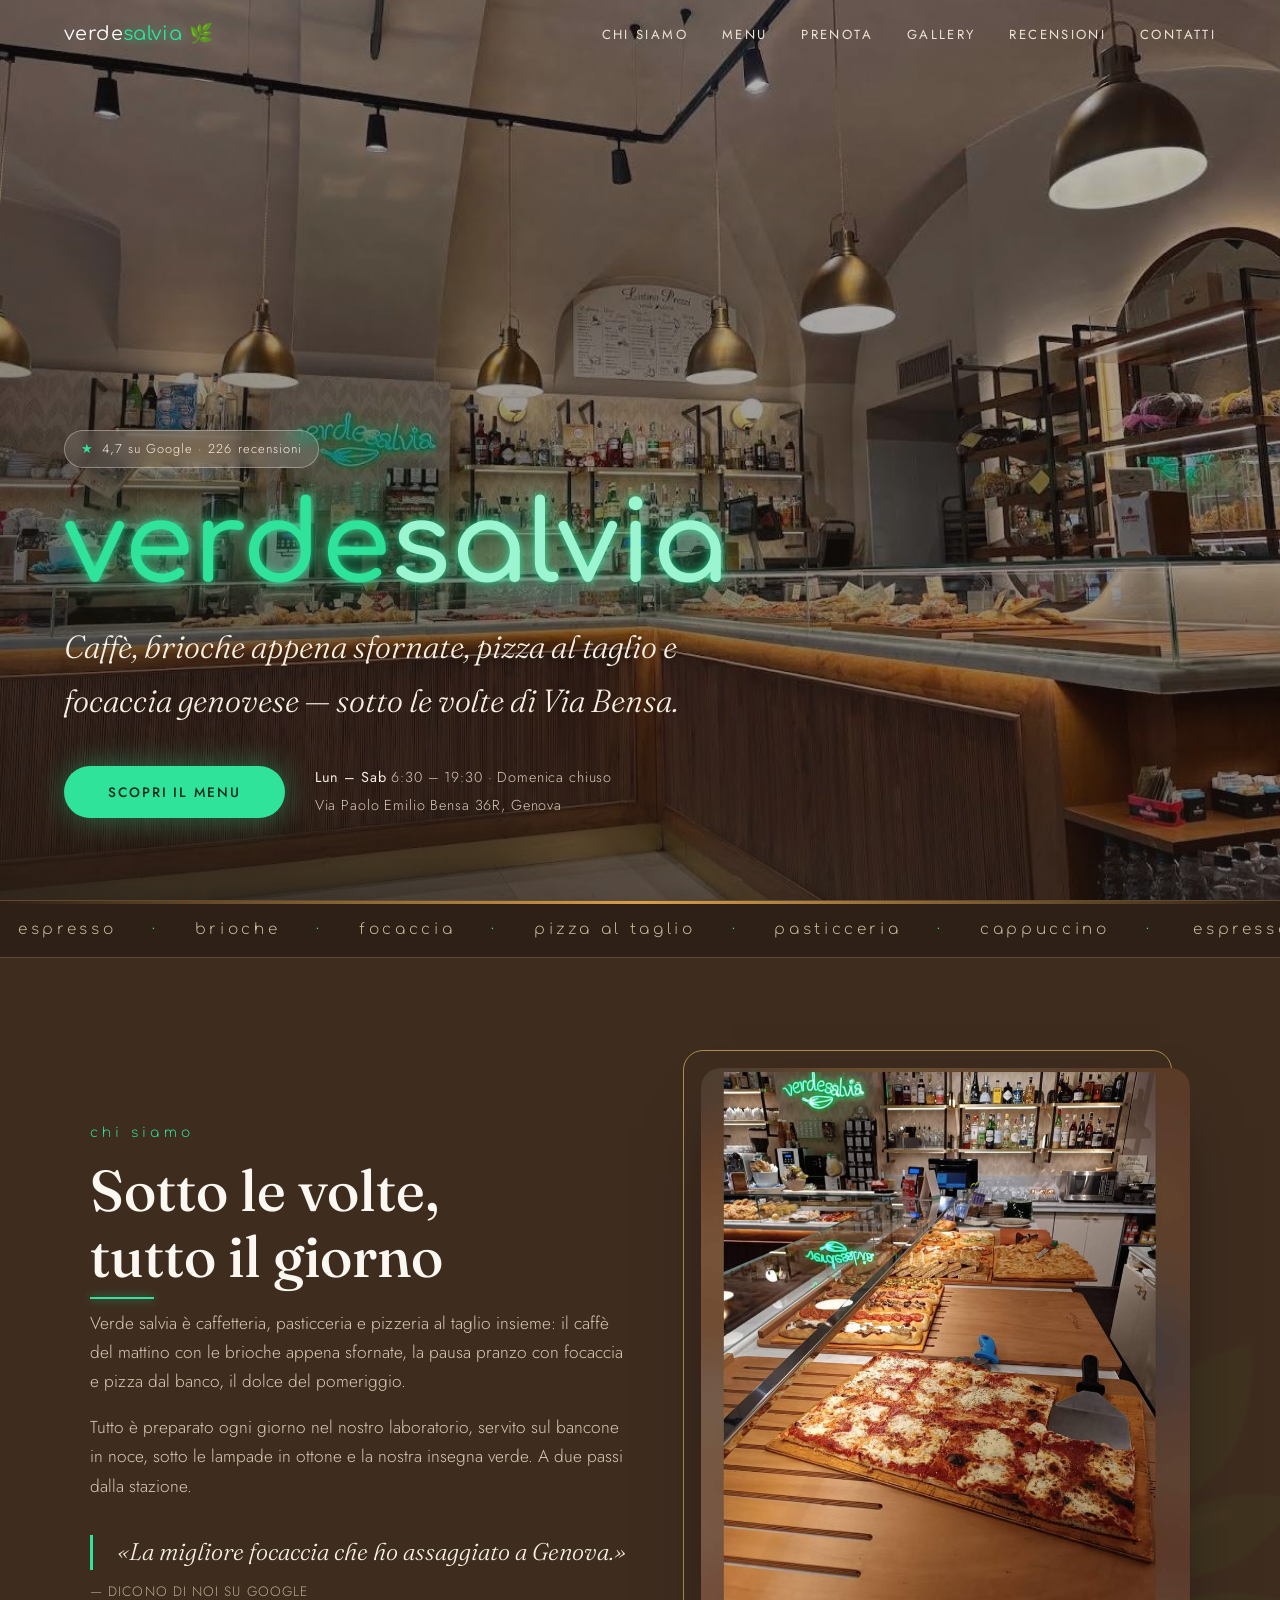
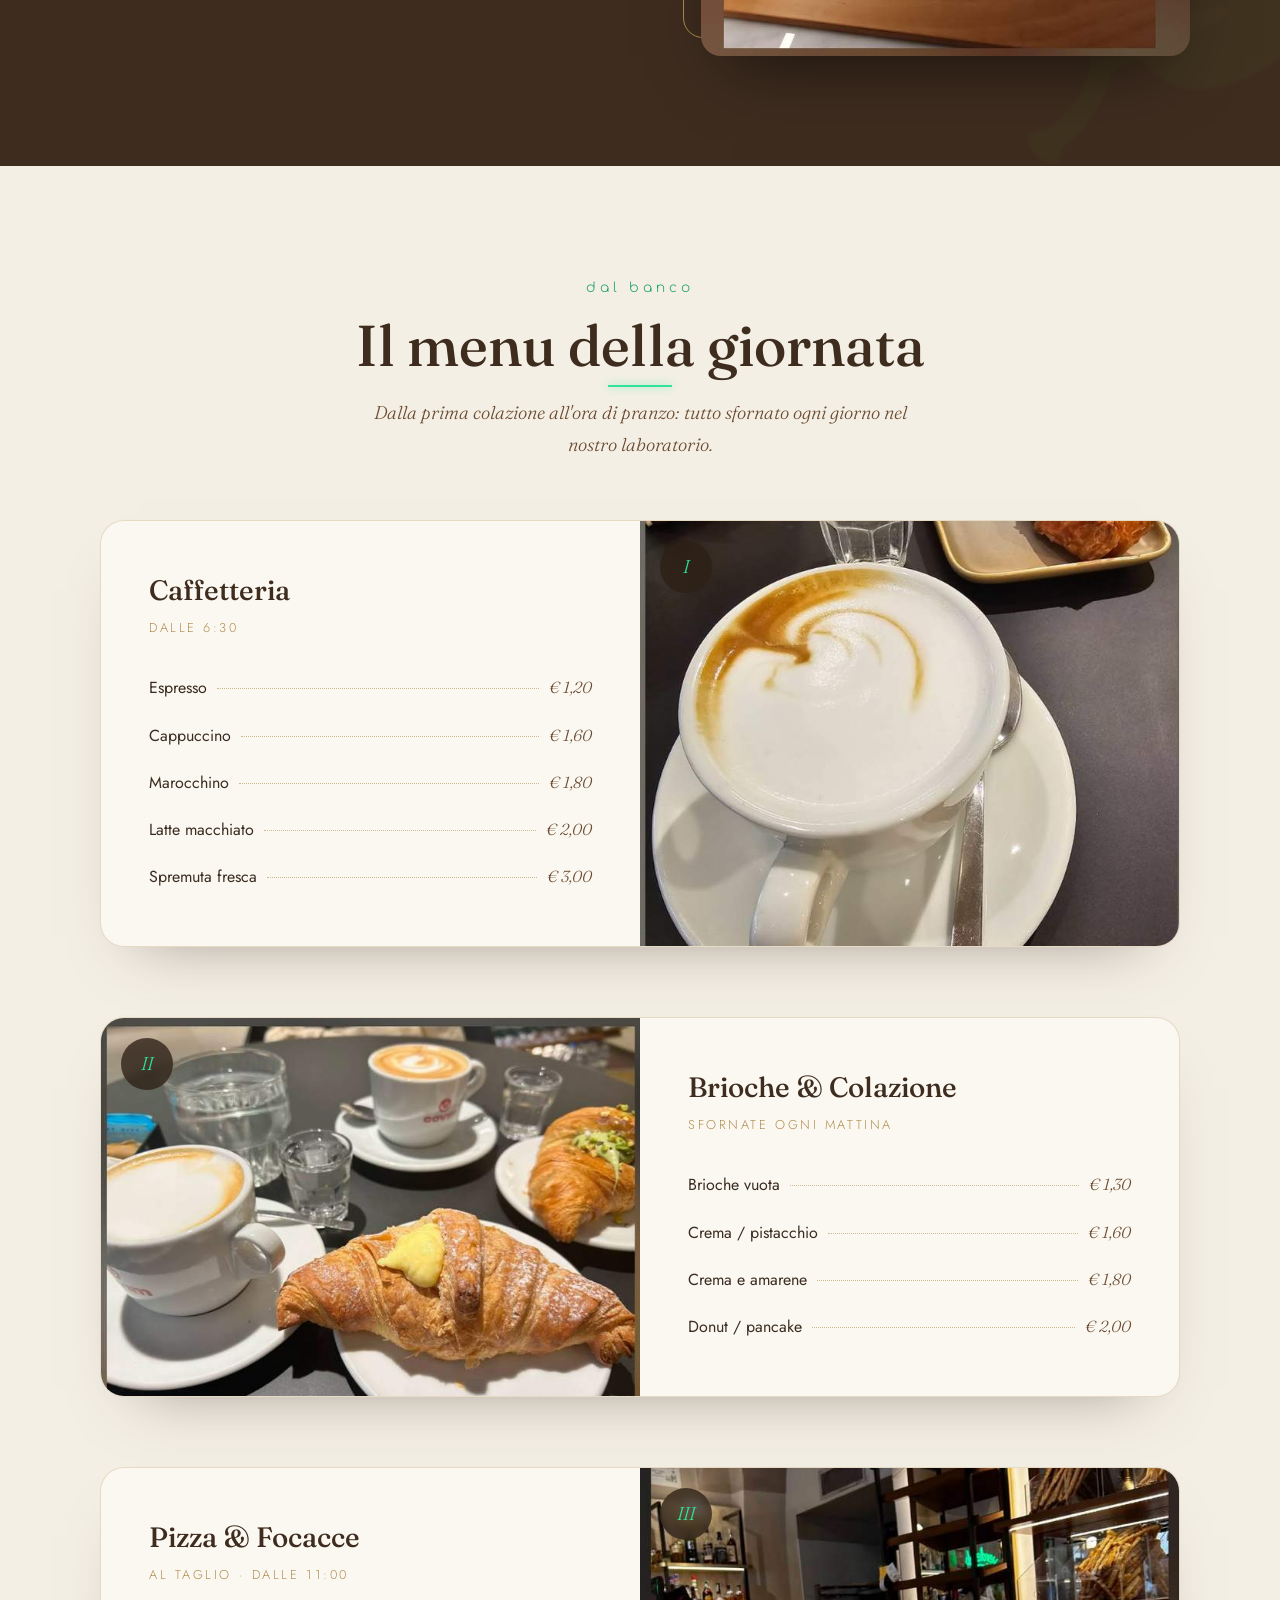
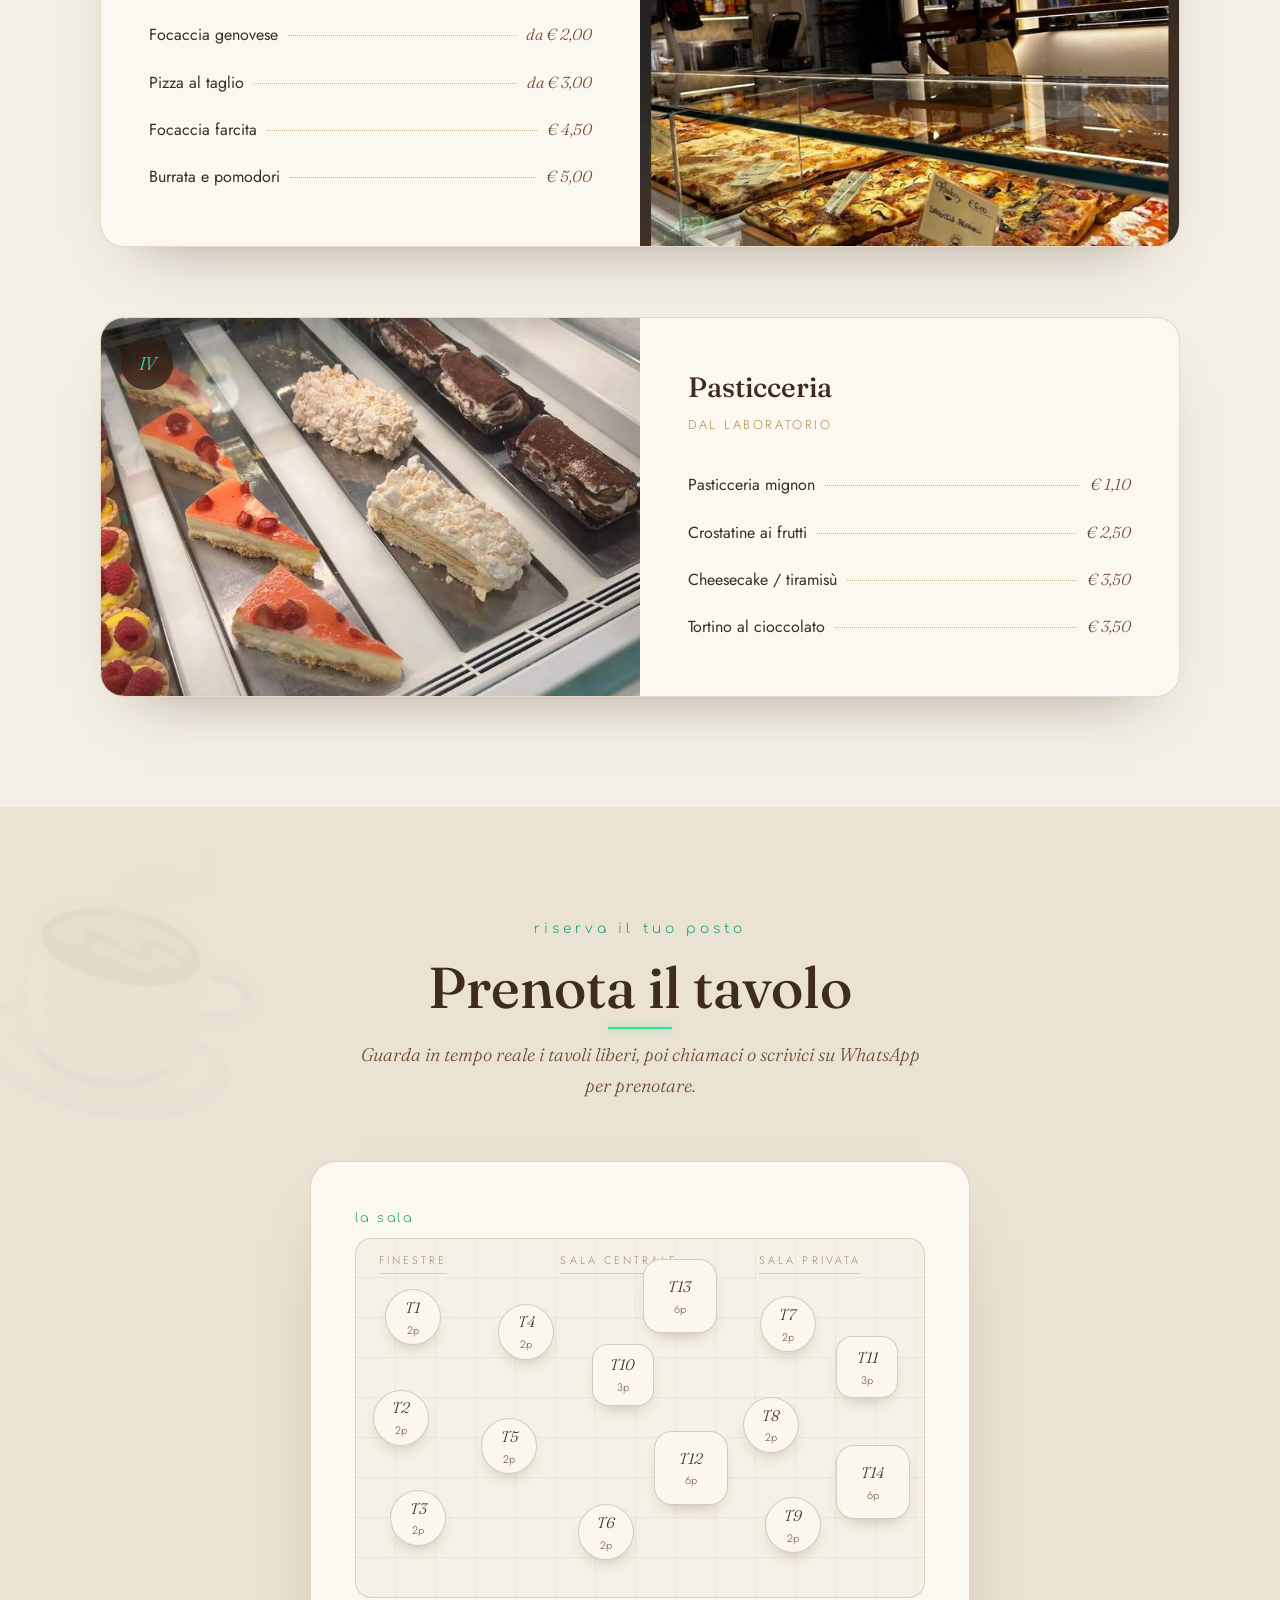
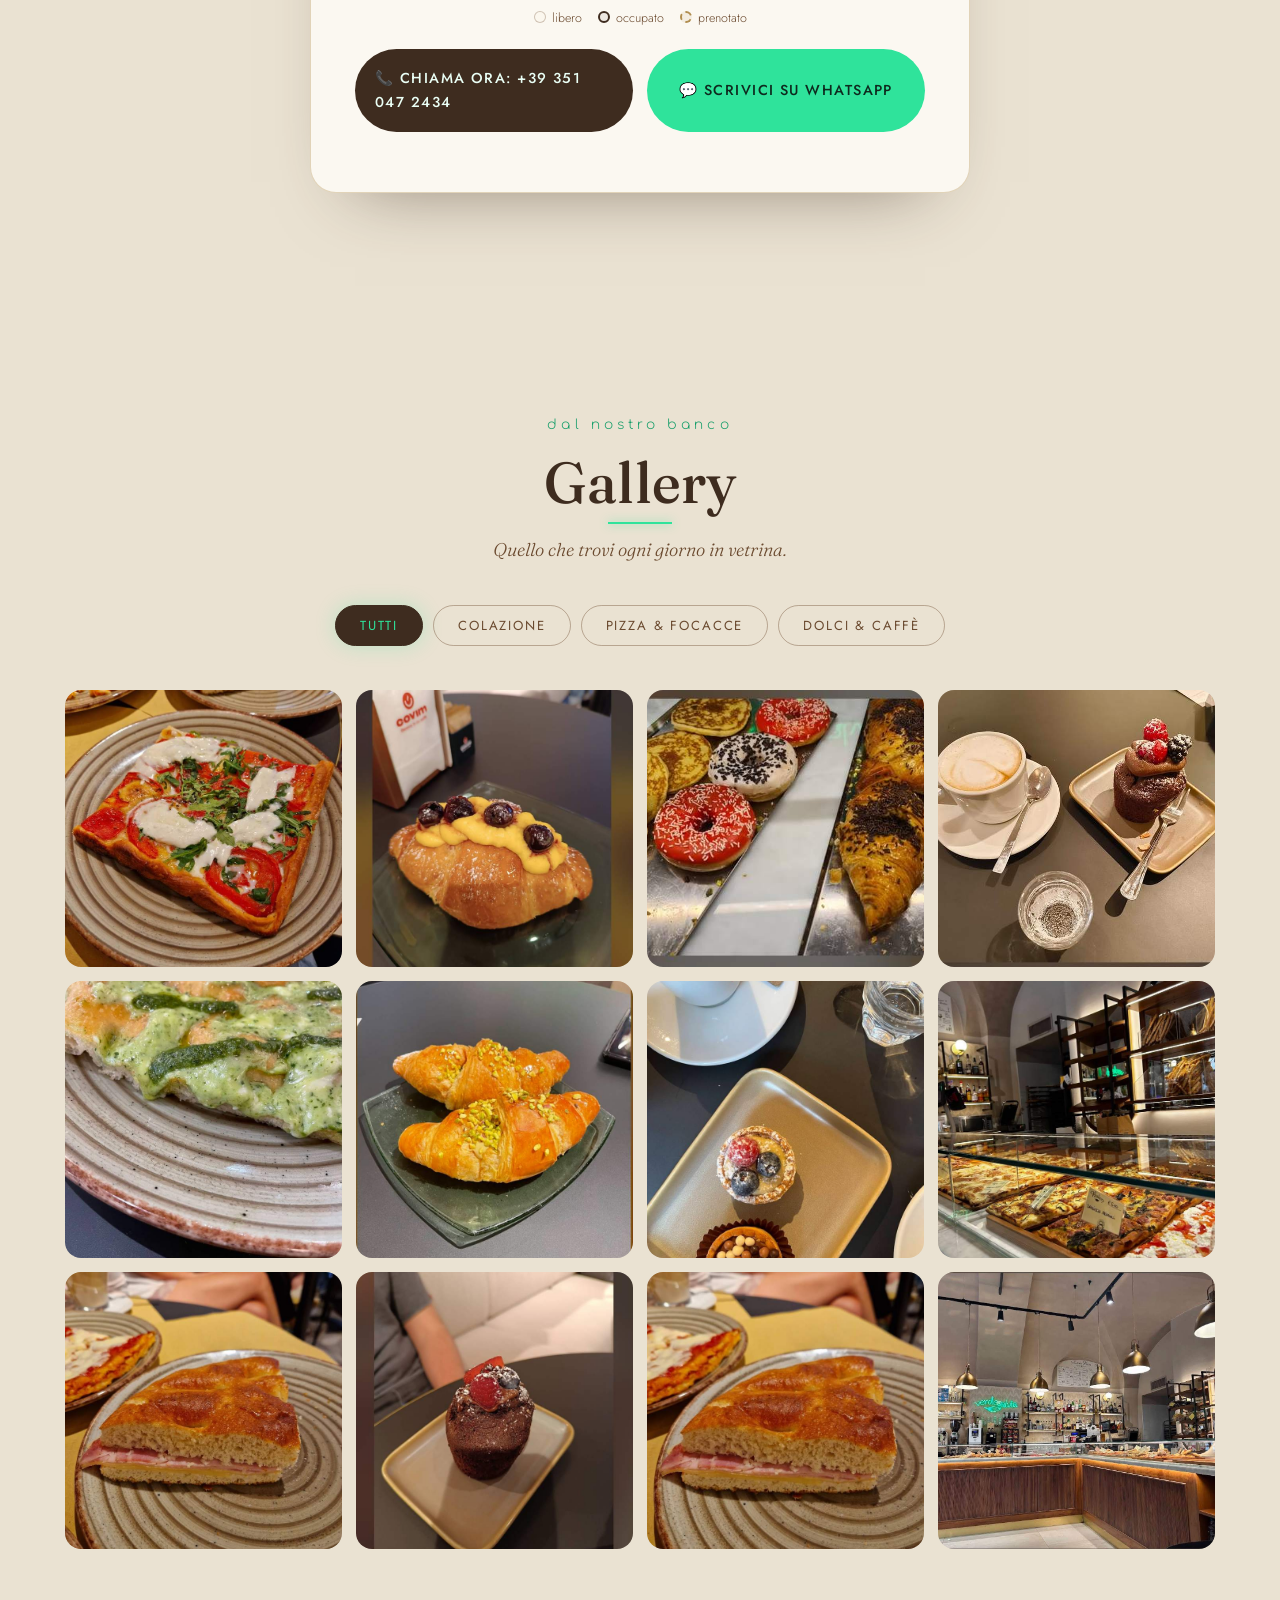
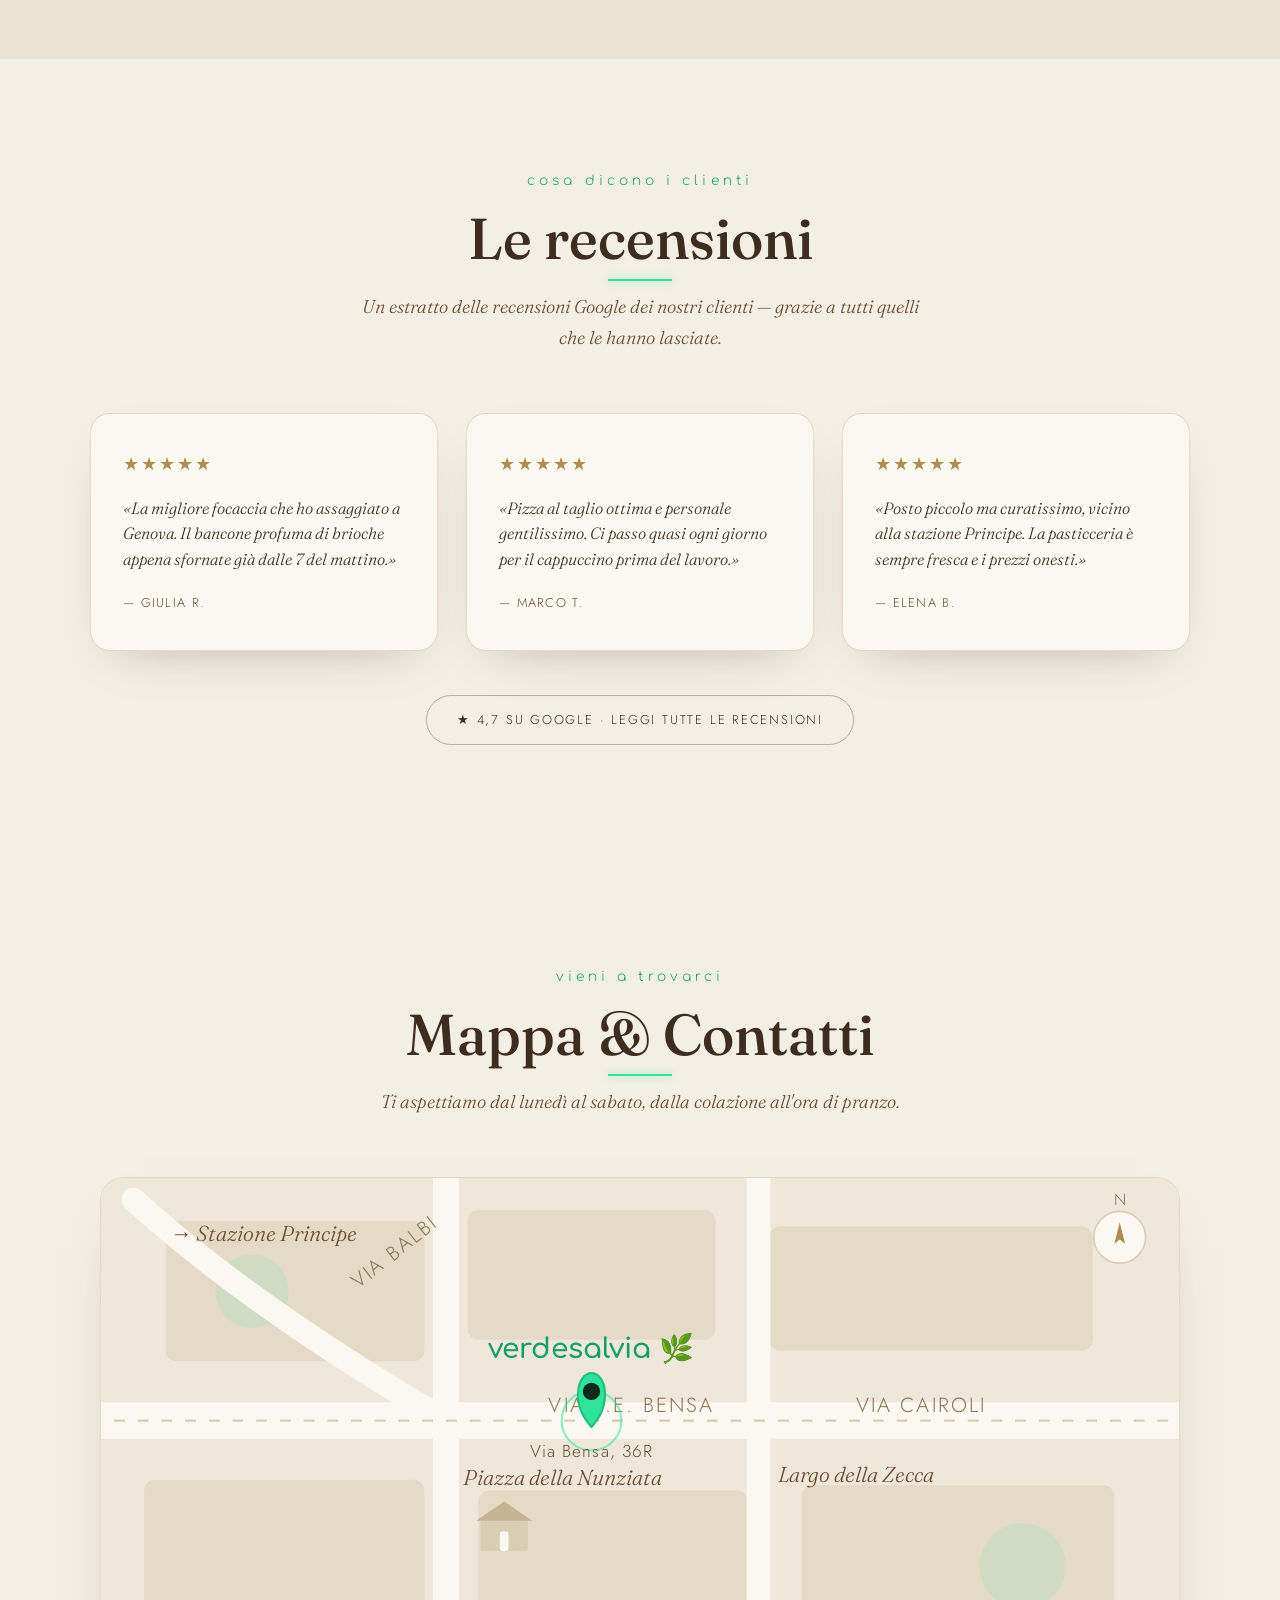
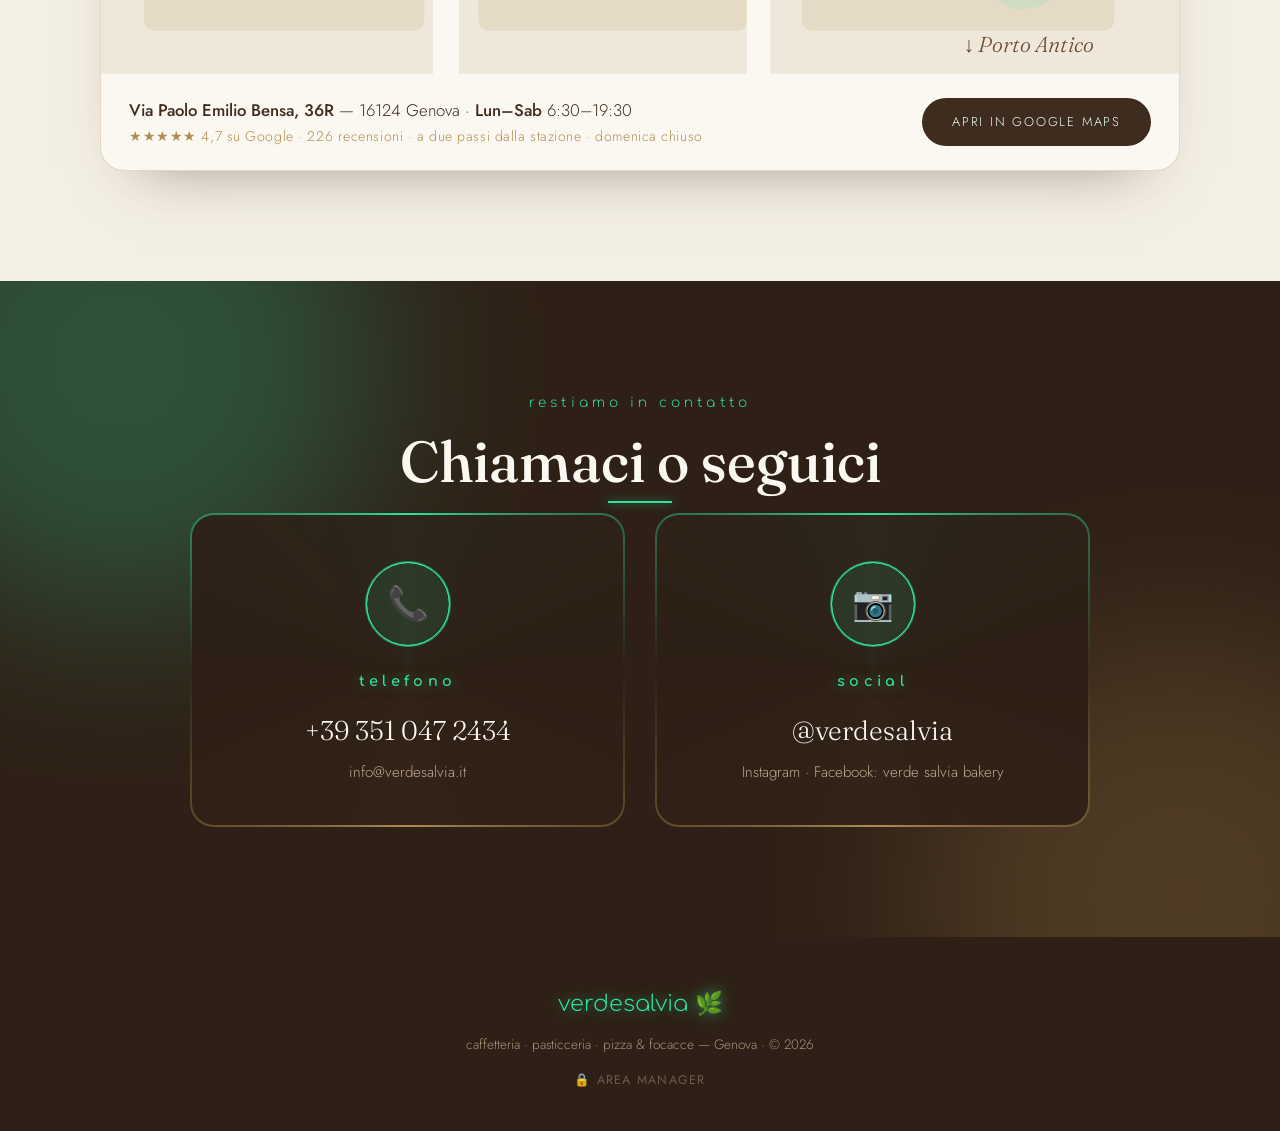
==== commit 20c3ece9: "fix: give Occupato and Prenotato their own distinct table designs Reverting the earlier unification " ====
--- a/index.html
+++ b/index.html
@@ -6,7 +6,7 @@
 <title>verde salvia bakery — Genova · Caffetteria · Pasticceria · Pizza</title>
 <link rel="preconnect" href="https://fonts.googleapis.com">
 <link href="https://fonts.googleapis.com/css2?family=Fraunces:ital,opsz,wght@0,9..144,300;0,9..144,500;0,9..144,600;1,9..144,300;1,9..144,400&family=Comfortaa:wght@400;600&family=Jost:wght@300;400;500&display=swap" rel="stylesheet">
-<link rel="stylesheet" href="css/style.css?v=20260709b">
+<link rel="stylesheet" href="css/style.css?v=20260709c">
 
 </head>
 <body>
@@ -136,7 +136,8 @@
       </div>
       <div class="piantina-legenda">
         <span class="pl-libero"><i></i>libero</span>
-        <span class="pl-occ"><i></i>occupato / prenotato</span>
+        <span class="pl-occ"><i></i>occupato</span>
+        <span class="pl-prenotato"><i></i>prenotato</span>
       </div>
     </div>
     <div class="campo gestione-tavoli" id="gestione-tavoli">
--- a/css/style.css
+++ b/css/style.css
@@ -396,13 +396,16 @@
 .tavolo.t2{width:56px;height:56px;border-radius:50%}
 .tavolo.t3{width:62px;height:62px;border-radius:16px}
 .tavolo.t6{width:74px;height:74px;border-radius:18px}
-.tavolo.occ,.tavolo.prenotato{border:2px dashed var(--ottone);background:rgba(176,141,79,.1);box-shadow:none}
-.tavolo.occ .t-id,.tavolo.occ .t-posti,.tavolo.prenotato .t-id,.tavolo.prenotato .t-posti{color:var(--ottone)}
+.tavolo.occ{border:2px solid var(--noce);background:rgba(62,44,31,.08);box-shadow:none}
+.tavolo.occ .t-id,.tavolo.occ .t-posti{color:var(--noce)}
+.tavolo.prenotato{border:2px dashed var(--ottone);background:rgba(176,141,79,.1);box-shadow:none}
+.tavolo.prenotato .t-id,.tavolo.prenotato .t-posti{color:var(--ottone)}
 .piantina-legenda{display:flex;gap:16px;justify-content:center;flex-wrap:wrap;margin-top:10px;
   font-size:.78rem;color:var(--noce-medio)}
 .piantina-legenda i{display:inline-block;width:12px;height:12px;border-radius:50%;margin-right:6px;vertical-align:-1px}
 .pl-libero i{background:#FBF7EE;border:1px solid rgba(107,74,47,.3)}
-.pl-occ i{background:rgba(176,141,79,.1);border:2px dashed var(--ottone)}
+.pl-occ i{background:rgba(62,44,31,.08);border:2px solid var(--noce)}
+.pl-prenotato i{background:rgba(176,141,79,.1);border:2px dashed var(--ottone)}
 @media(max-width:640px){
   .piantina{height:300px}
   .tavolo.t2{width:44px;height:44px}
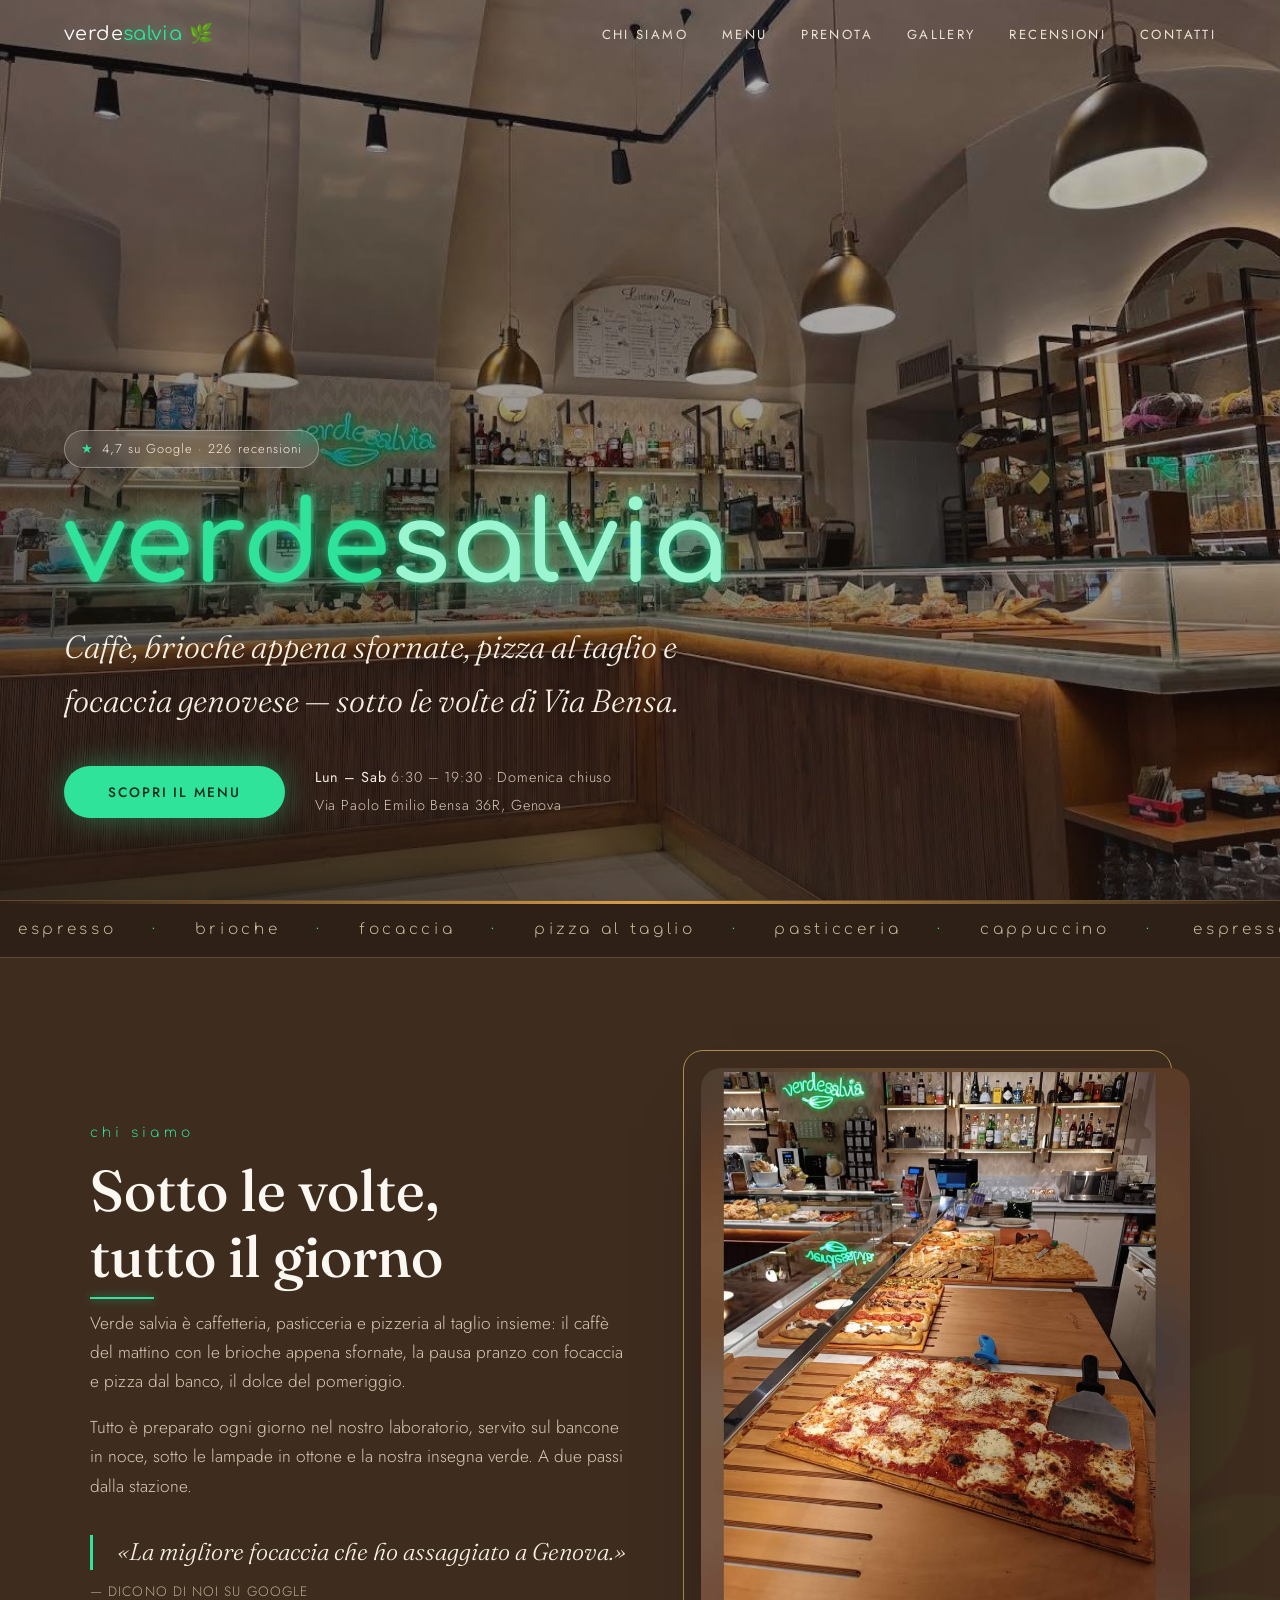
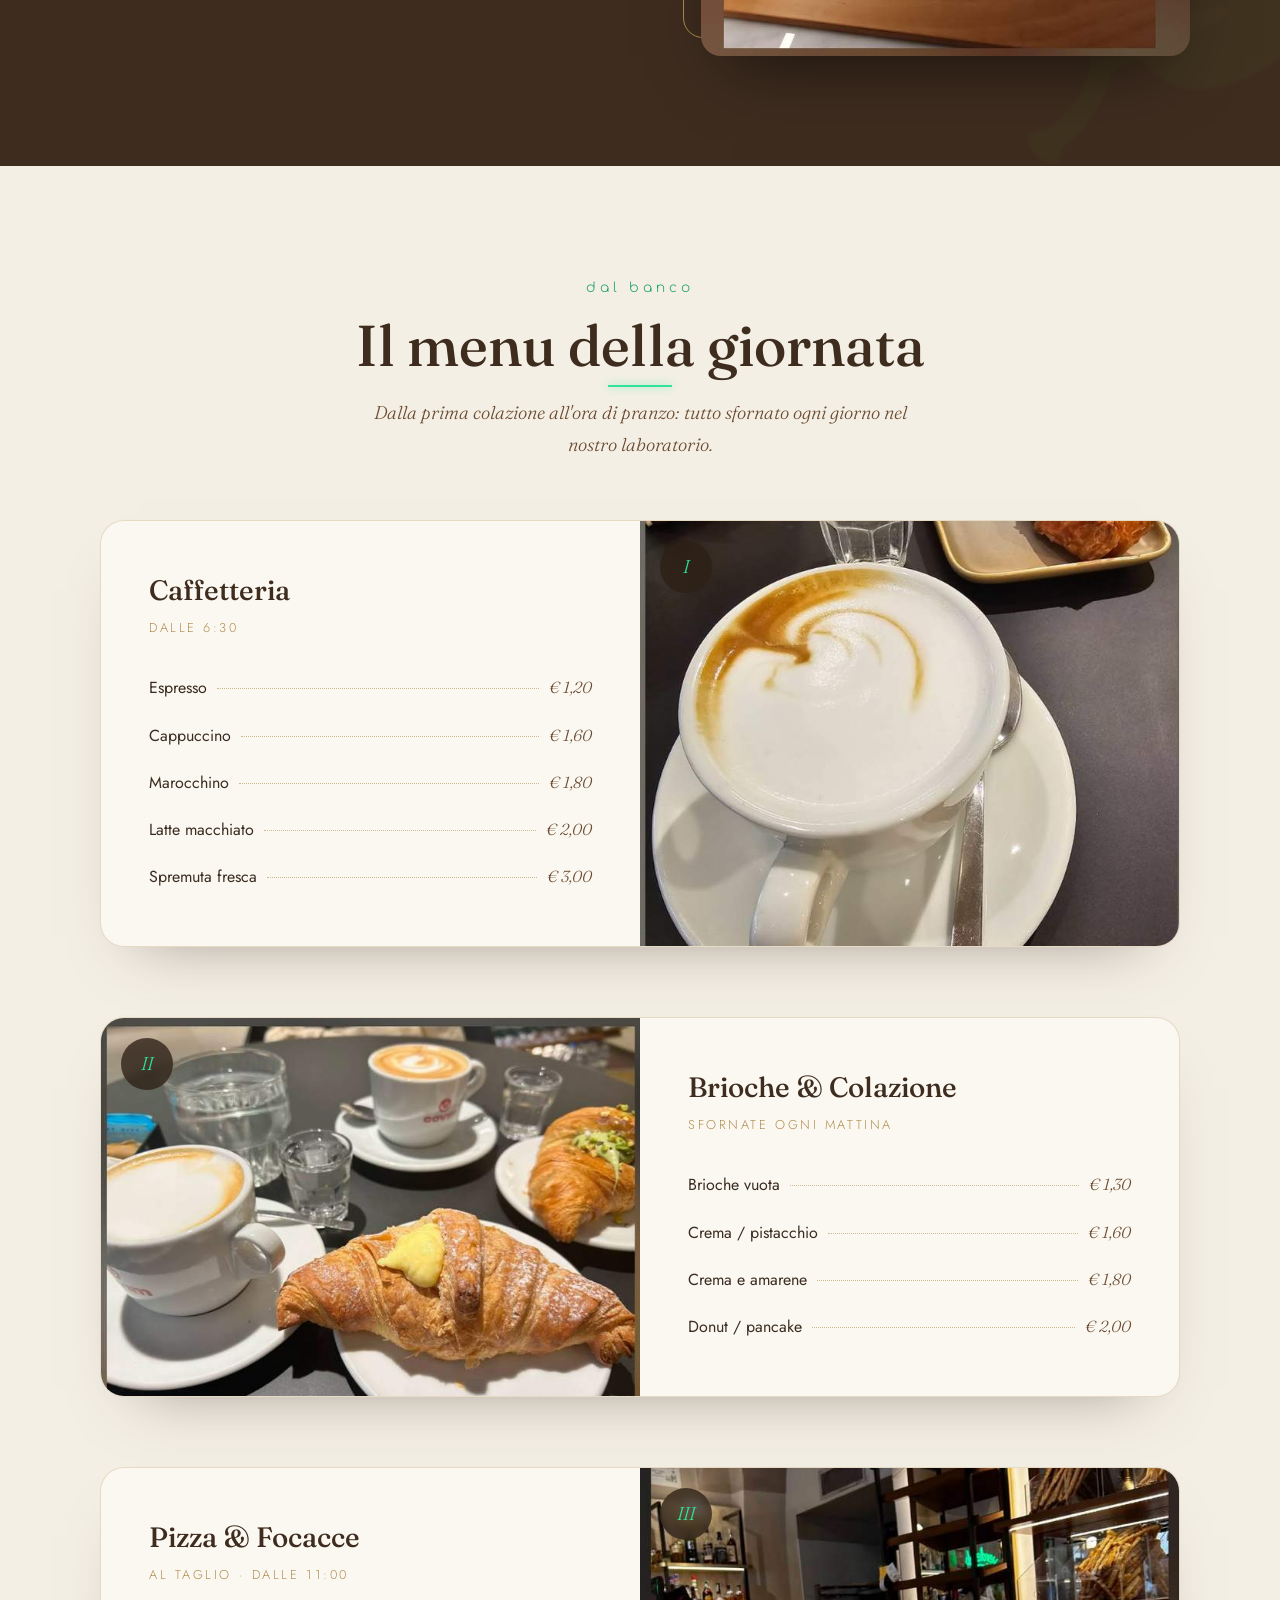
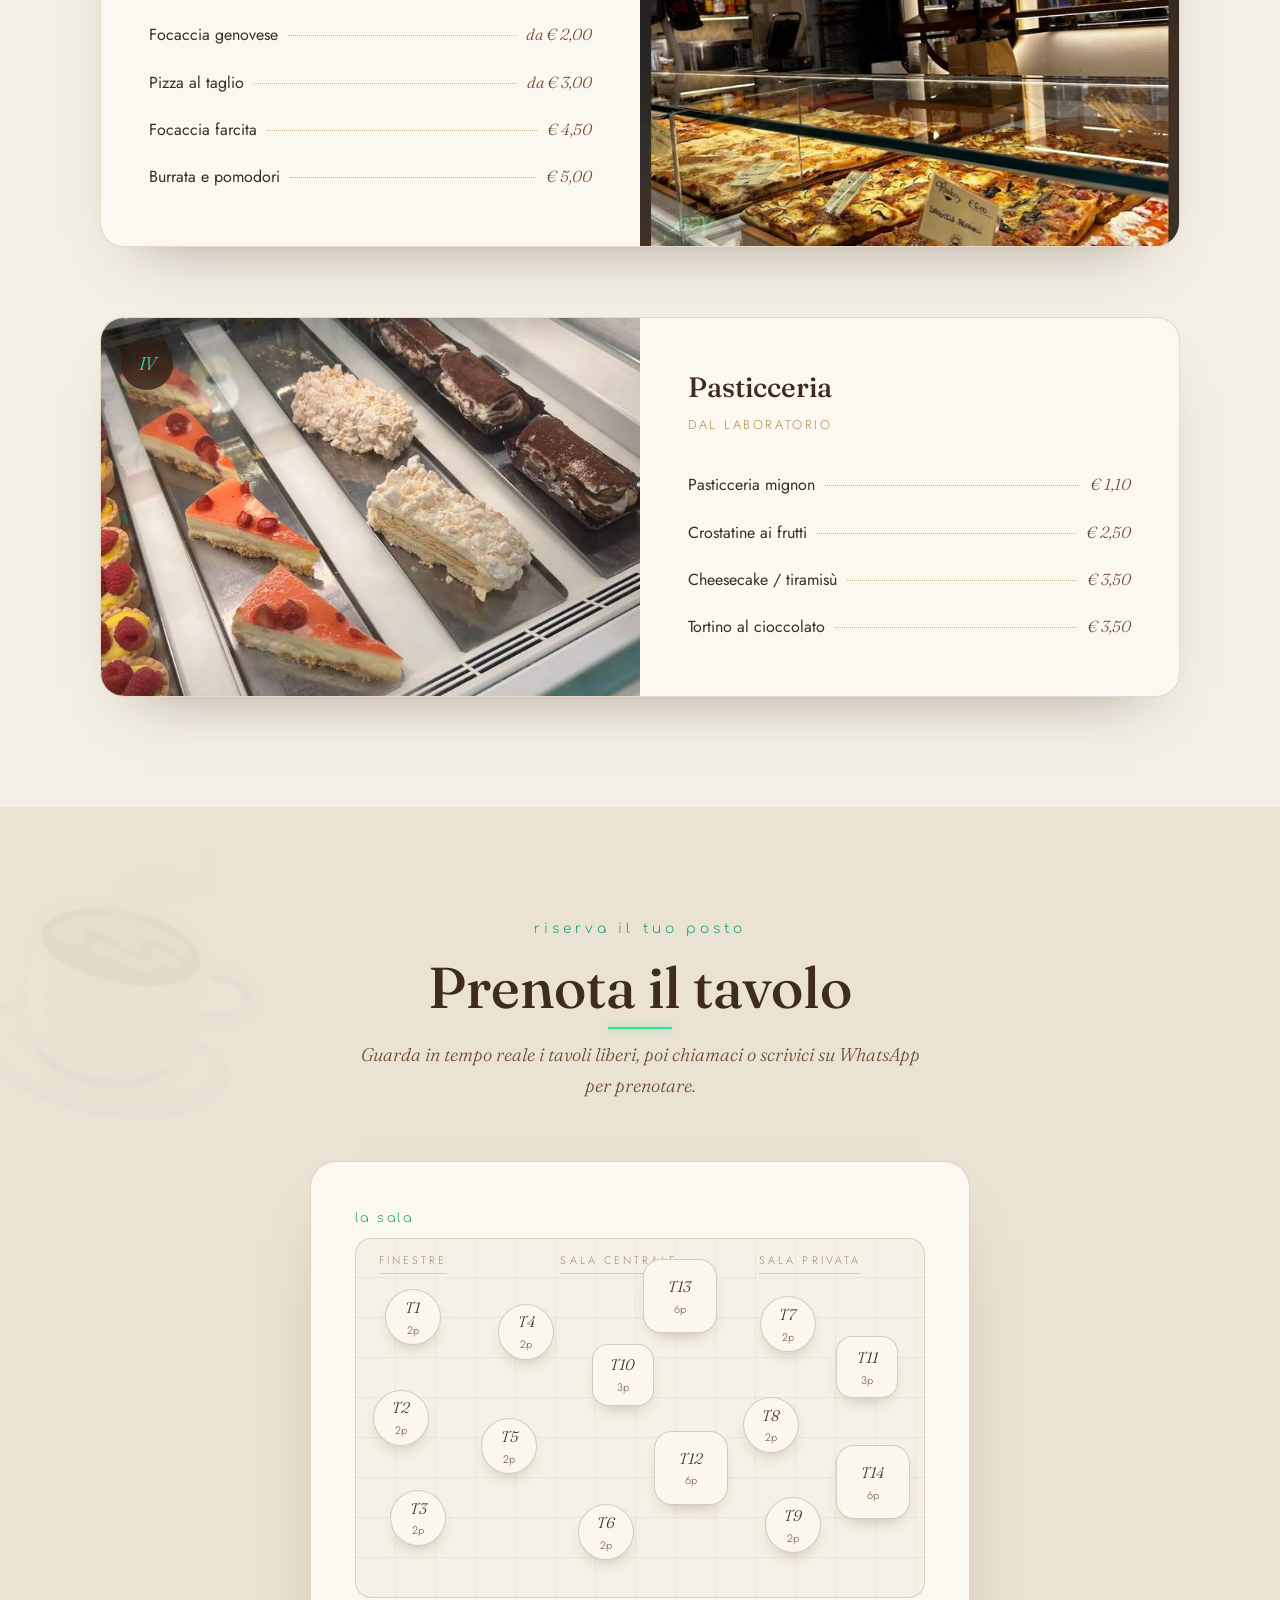
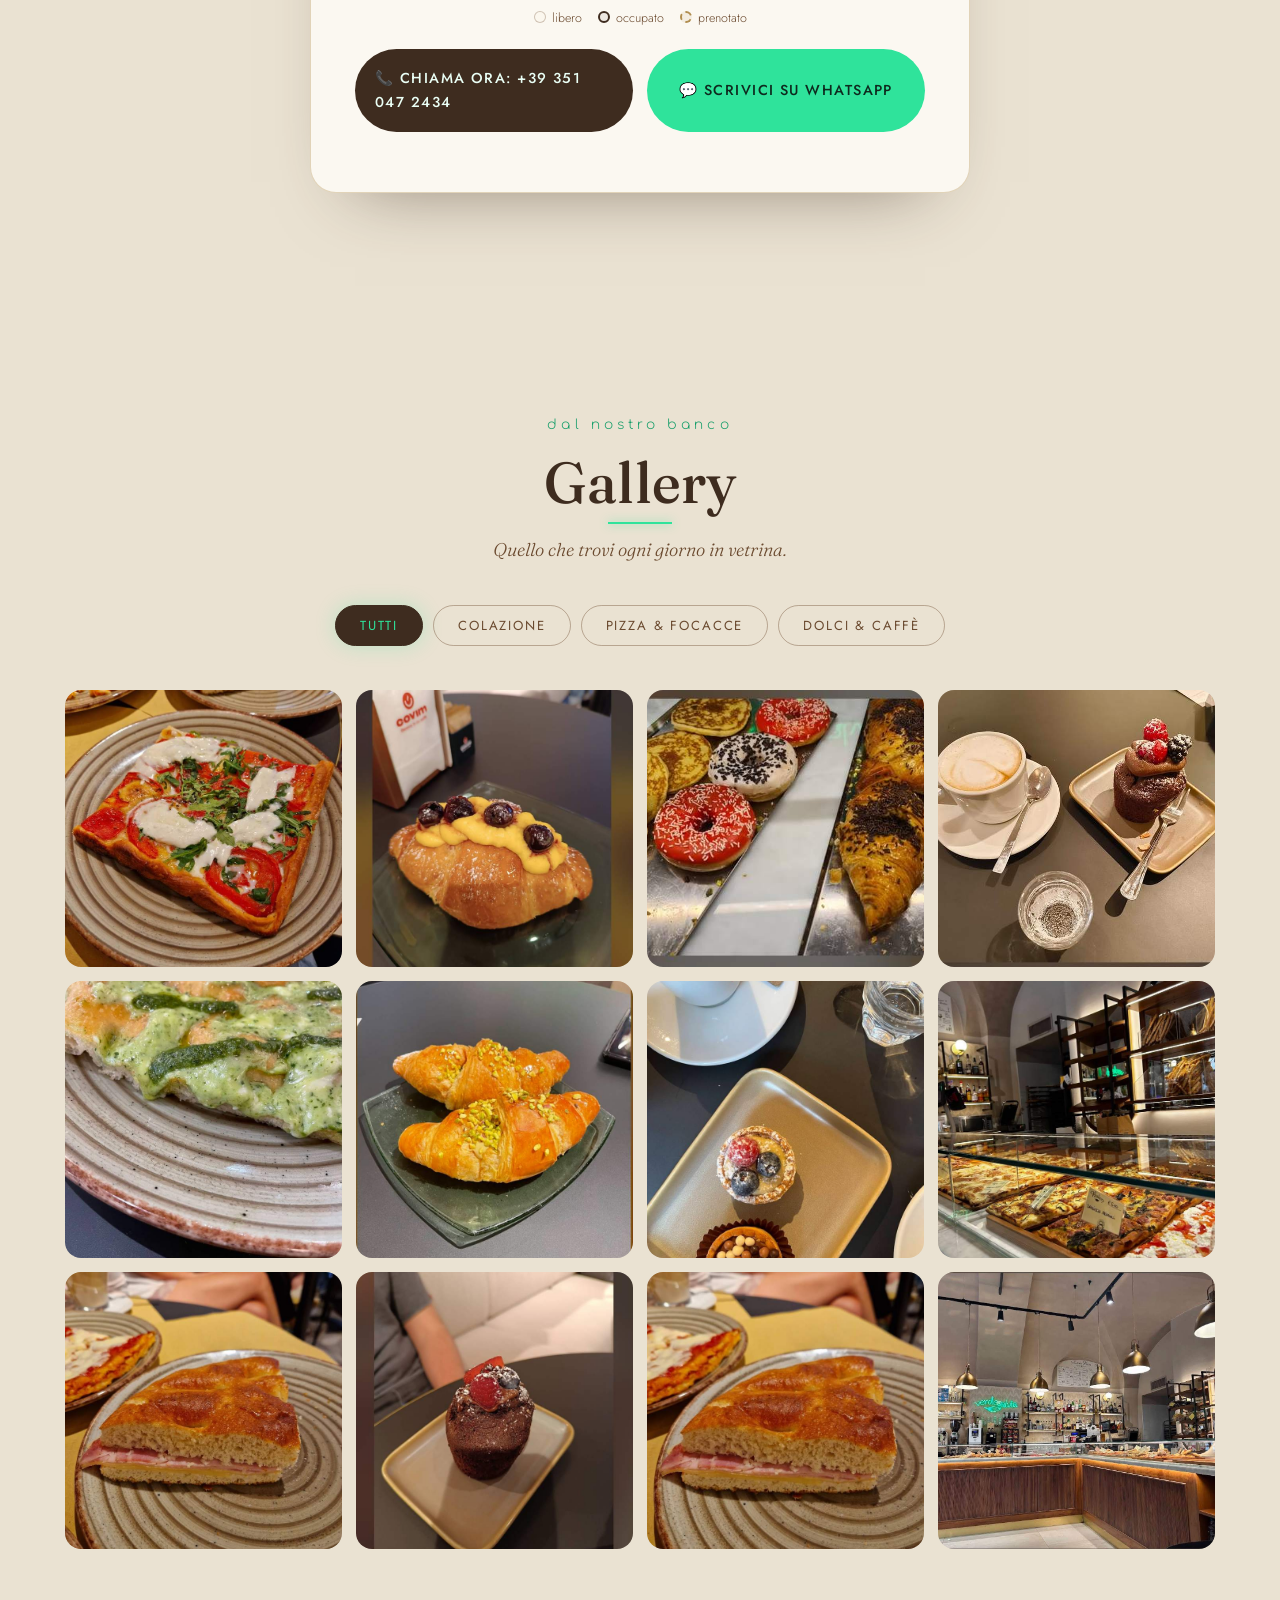
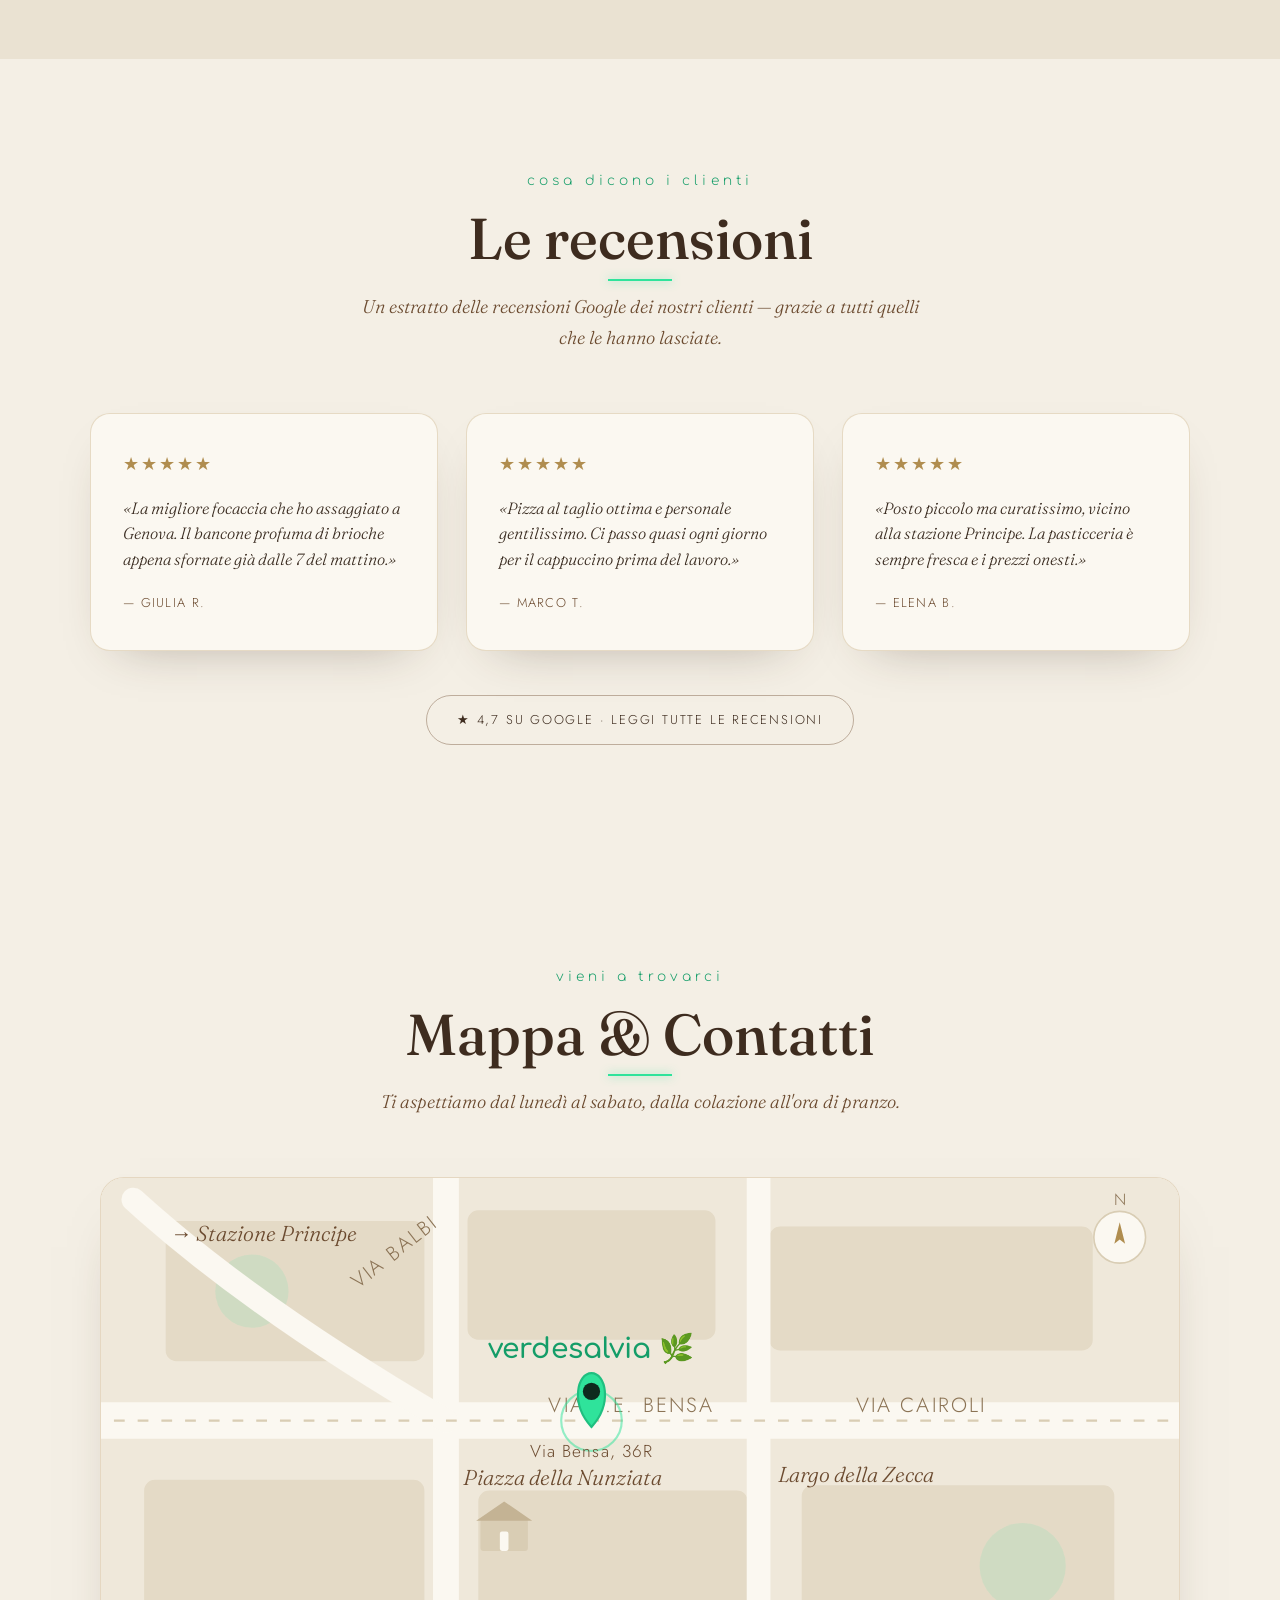
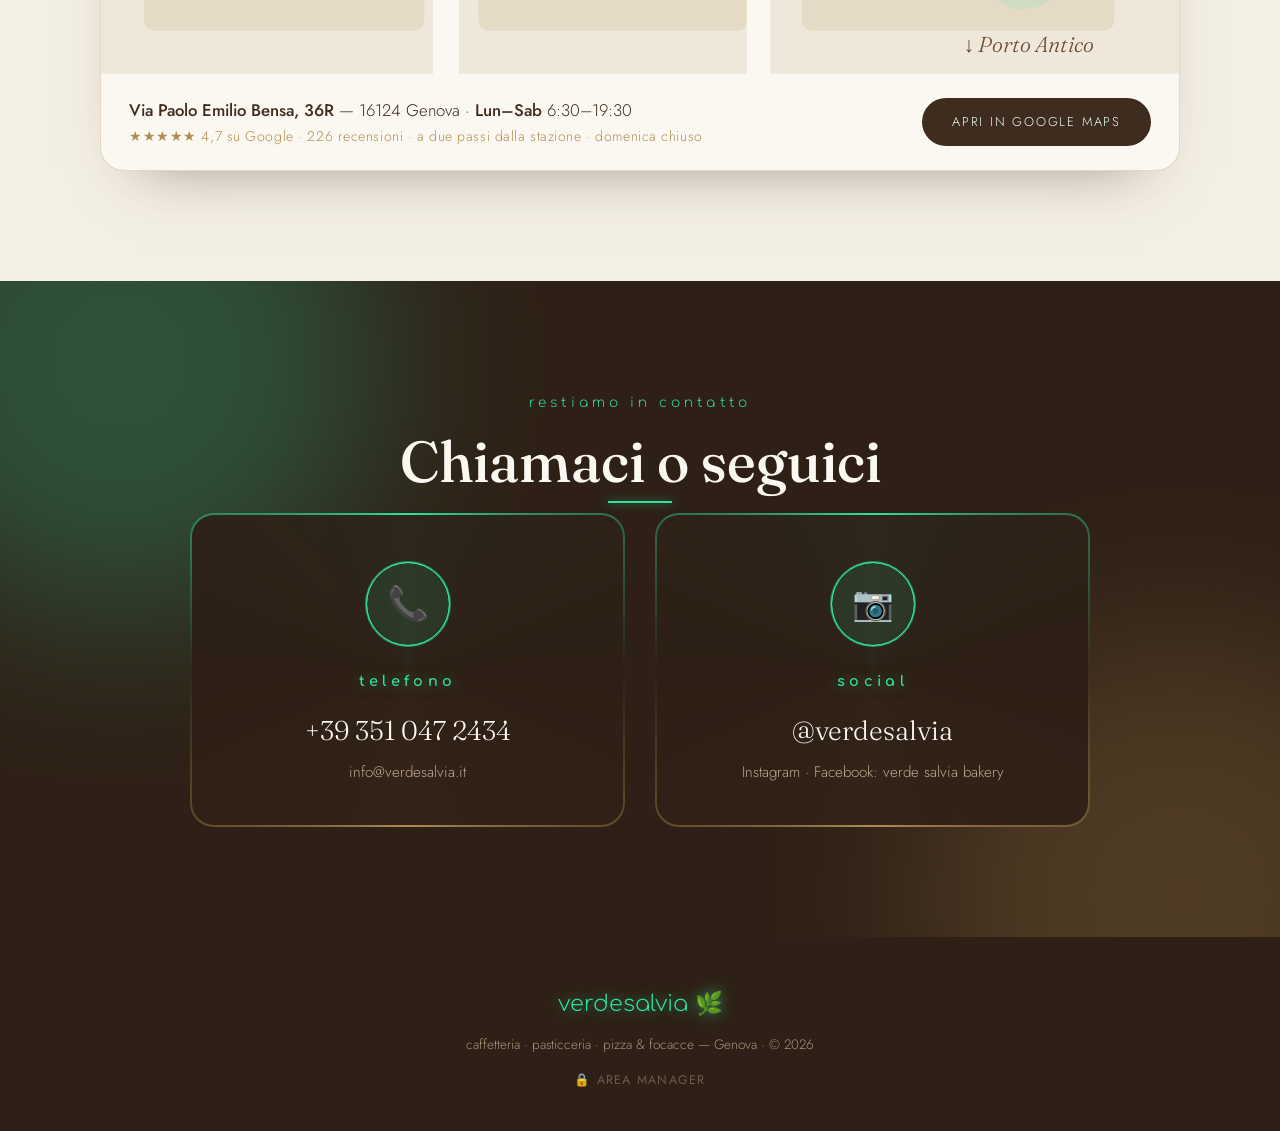
==== commit 037c834b: "feat: add hamburger menu for mobile navbar On mobile, the navbar previously stacked all links visibl" ====
--- a/index.html
+++ b/index.html
@@ -6,7 +6,7 @@
 <title>verde salvia bakery — Genova · Caffetteria · Pasticceria · Pizza</title>
 <link rel="preconnect" href="https://fonts.googleapis.com">
 <link href="https://fonts.googleapis.com/css2?family=Fraunces:ital,opsz,wght@0,9..144,300;0,9..144,500;0,9..144,600;1,9..144,300;1,9..144,400&family=Comfortaa:wght@400;600&family=Jost:wght@300;400;500&display=swap" rel="stylesheet">
-<link rel="stylesheet" href="css/style.css?v=20260709c">
+<link rel="stylesheet" href="css/style.css?v=20260709d">
 
 </head>
 <body>
@@ -14,7 +14,10 @@
 
 <nav id="navbar">
   <button class="logo" data-goto="top">verde<span>salvia</span> 🌿</button>
-  <ul>
+  <button class="nav-burger" id="nav-burger" aria-label="Apri menu" aria-expanded="false" aria-controls="nav-links">
+    <span></span><span></span><span></span>
+  </button>
+  <ul id="nav-links">
     <li><button class="navlink" data-goto="chisiamo">Chi siamo</button></li>
     <li><button class="navlink" data-goto="menu">Menu</button></li>
     <li><button class="navlink" data-goto="prenota">Prenota</button></li>
@@ -367,7 +370,7 @@
   <button class="lb-freccia lb-next" aria-label="Foto successiva">›</button>
 </div>
 
-<script src="js/main.js?v=20260709" defer></script>
+<script src="js/main.js?v=20260709b" defer></script>
 
 </body>
 </html>
--- a/css/style.css
+++ b/css/style.css
@@ -28,12 +28,23 @@
 nav .navlink::after{content:"";position:absolute;left:0;bottom:0;width:0;height:1px;background:var(--neon);transition:width .3s}
 nav .navlink:hover::after,nav .navlink:focus-visible::after{width:100%}
 nav .navlink:hover,nav .navlink:focus-visible{color:#fff}
-@media(max-width:640px){
-  nav{flex-direction:column;gap:8px;padding:12px 5vw;background:rgba(46,32,22,.92);backdrop-filter:blur(12px)}
+.nav-burger{display:none;flex-direction:column;justify-content:center;align-items:center;gap:5px;
+  width:38px;height:38px;position:relative;z-index:61}
+.nav-burger span{display:block;width:22px;height:2px;background:#EDE3D4;border-radius:2px;
+  transition:transform .3s ease,opacity .2s ease}
+nav.aperto .nav-burger span:nth-child(1){transform:translateY(7px) rotate(45deg)}
+nav.aperto .nav-burger span:nth-child(2){opacity:0}
+nav.aperto .nav-burger span:nth-child(3){transform:translateY(-7px) rotate(-45deg)}
+@media(max-width:640px){
+  nav{flex-wrap:wrap;gap:8px;padding:14px 5vw;background:rgba(46,32,22,.92);backdrop-filter:blur(12px)}
   nav.scrolled{padding:10px 5vw}
   nav .logo{font-size:1.05rem}
-  nav ul{gap:20px}
-  nav .navlink{font-size:.72rem;letter-spacing:.12em}
+  .nav-burger{display:flex}
+  nav ul{flex-basis:100%;flex-direction:column;align-items:stretch;gap:0;
+    max-height:0;overflow:hidden;transition:max-height .4s ease}
+  nav.aperto ul{max-height:420px}
+  nav ul li{width:100%;text-align:center}
+  nav .navlink{display:block;width:100%;padding:14px 0;font-size:.78rem;letter-spacing:.14em}
 }
 
 /* ---------------- HERO ---------------- */
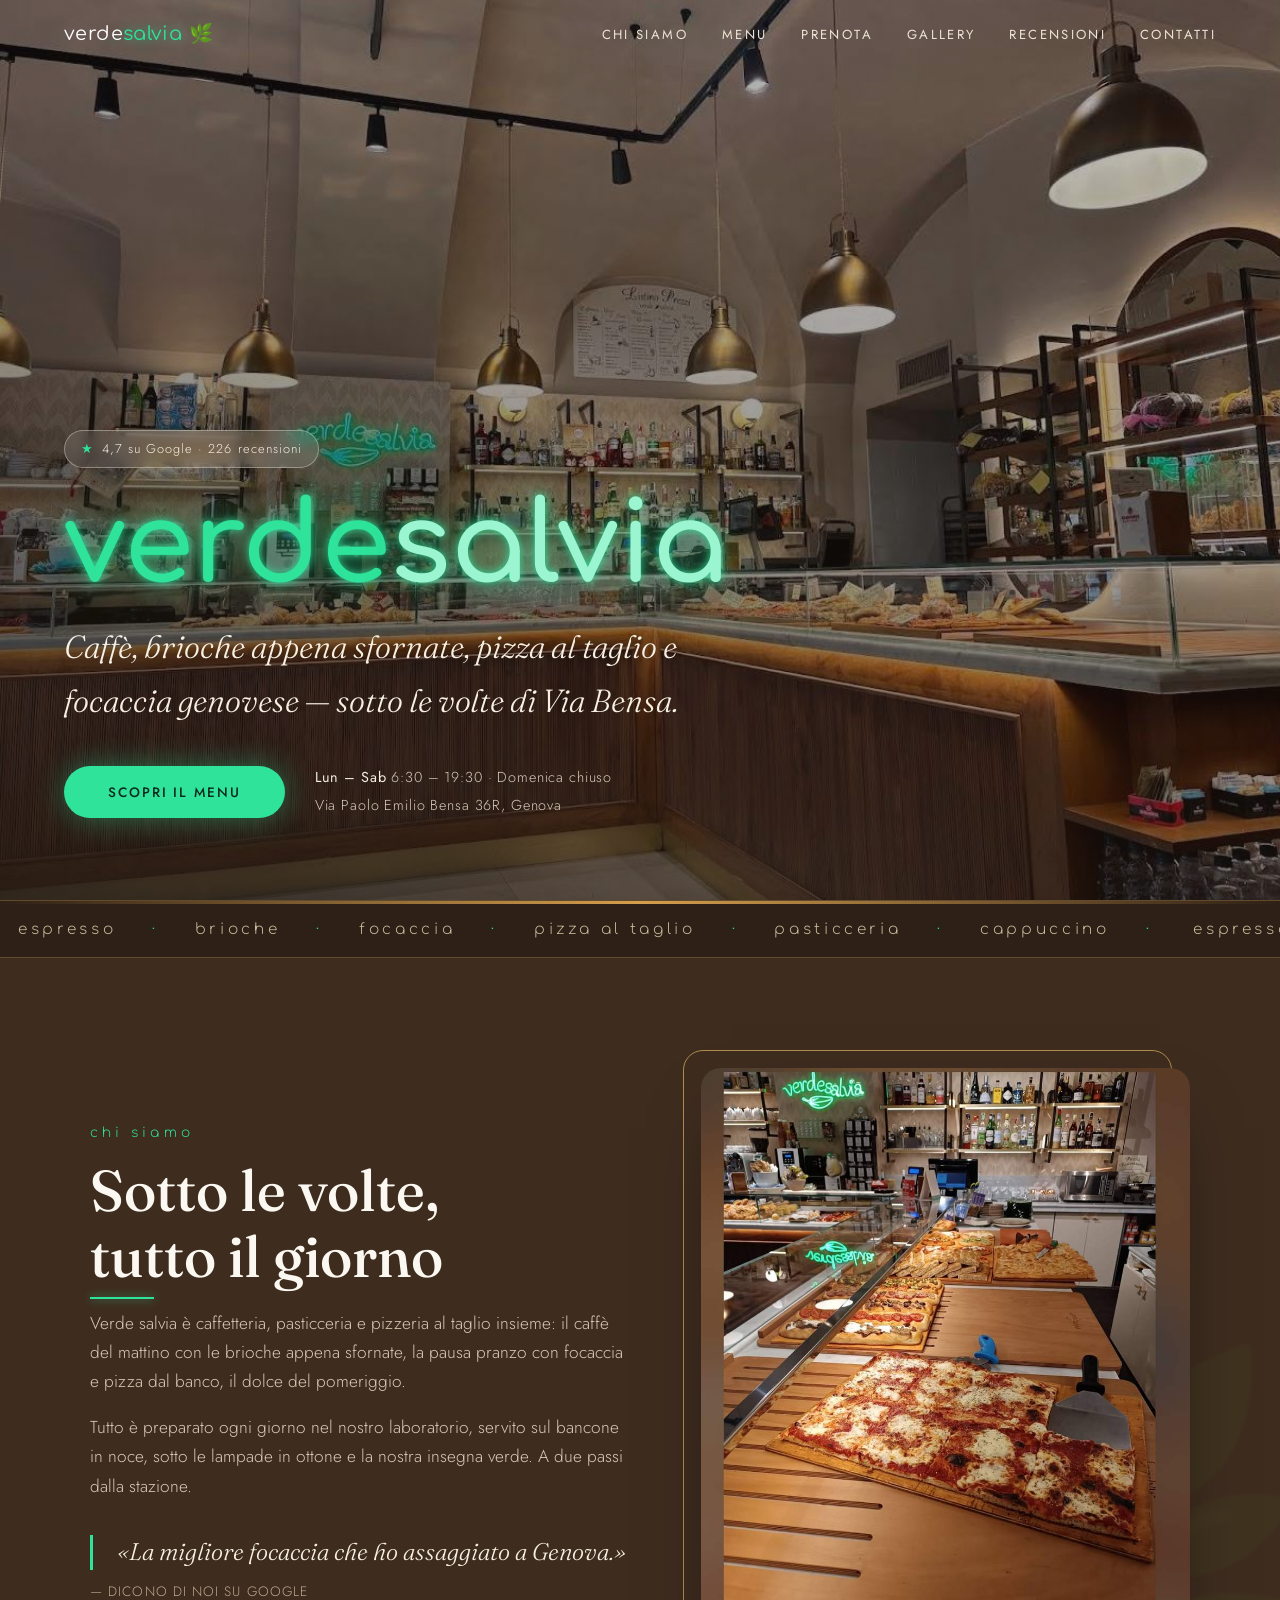
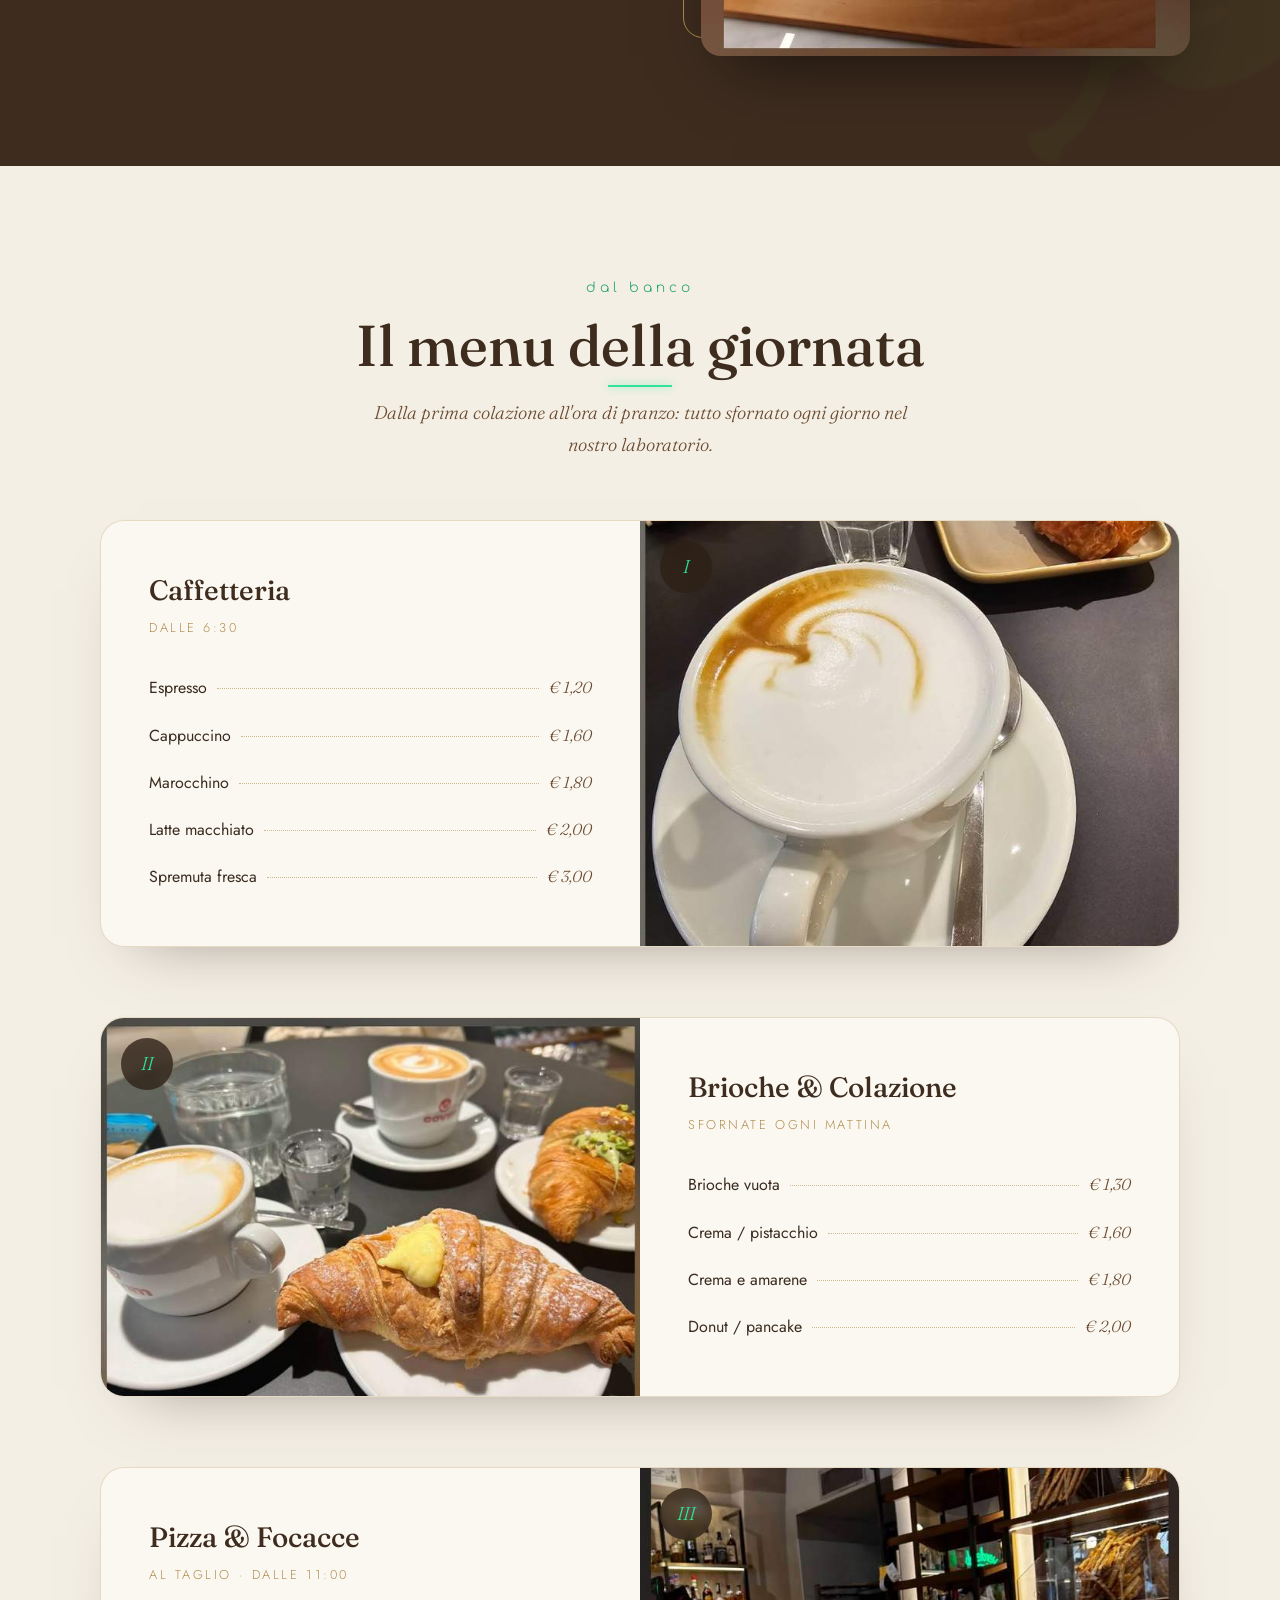
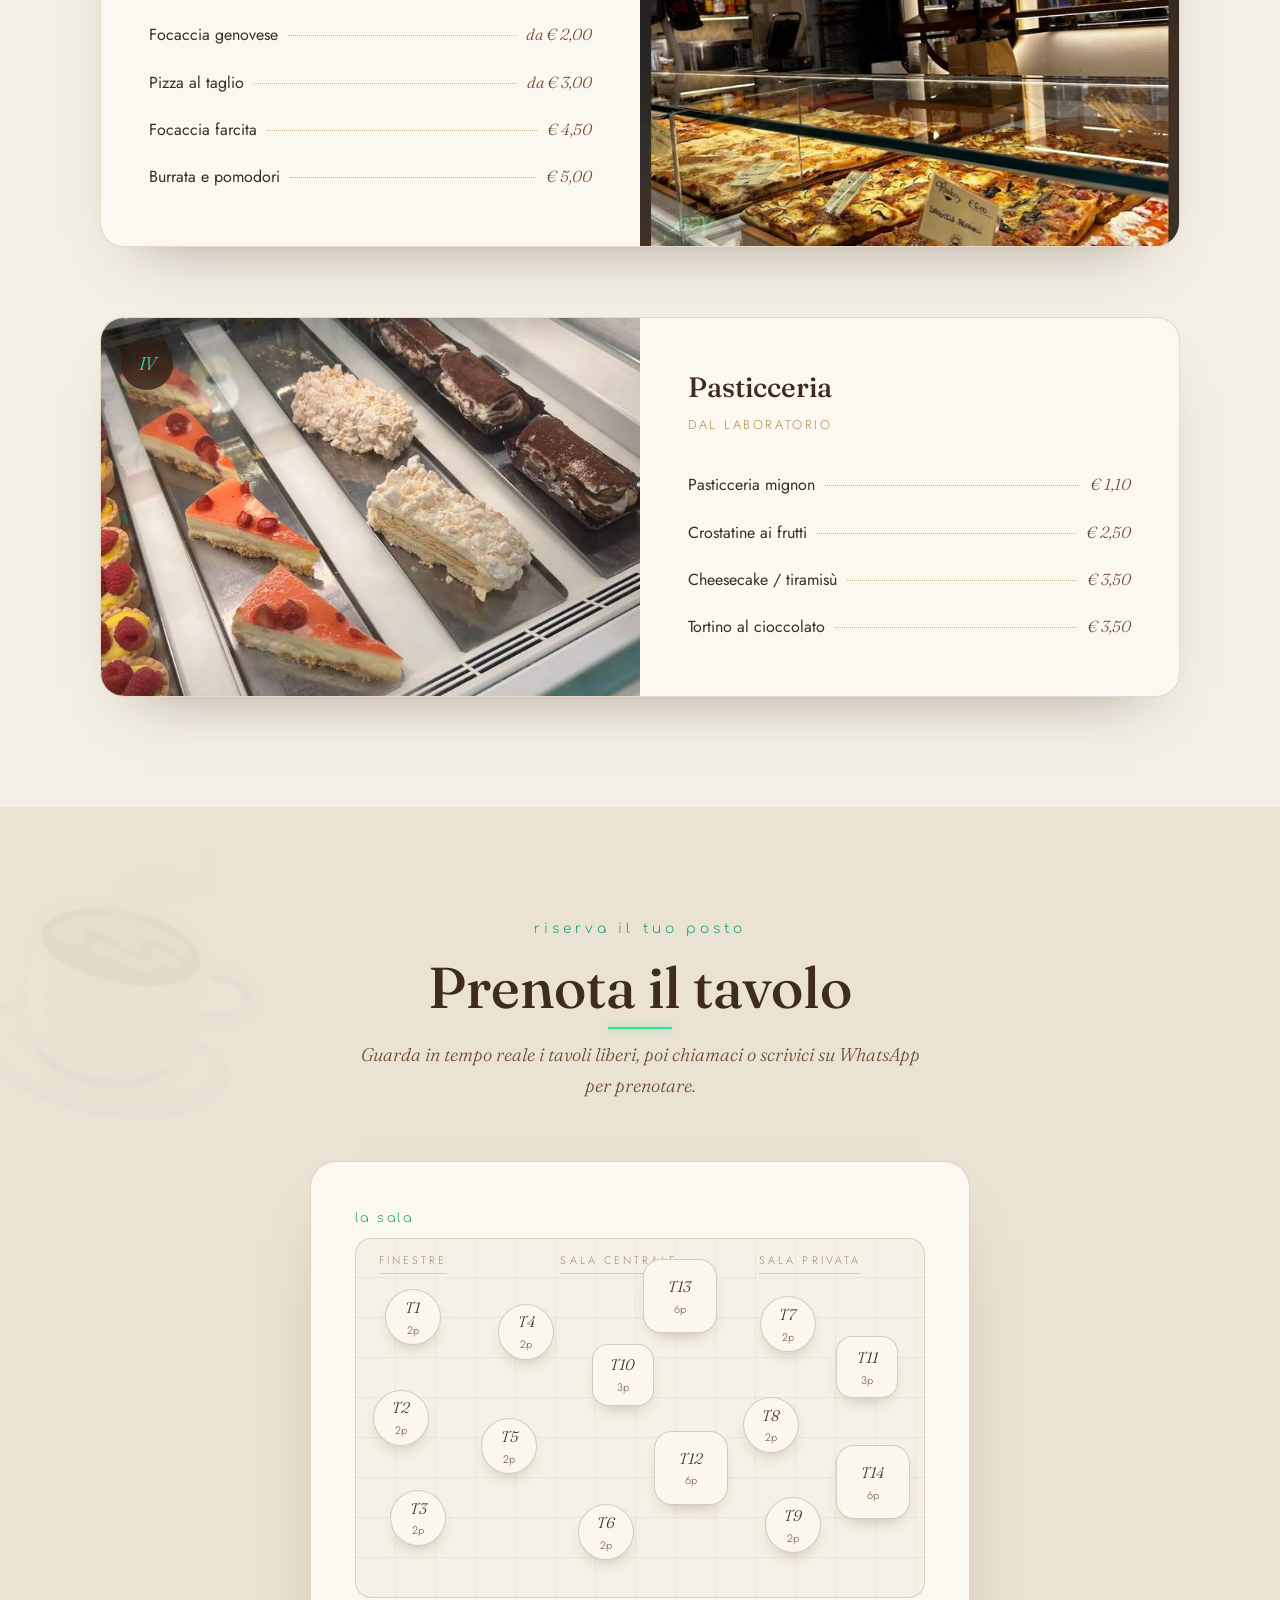
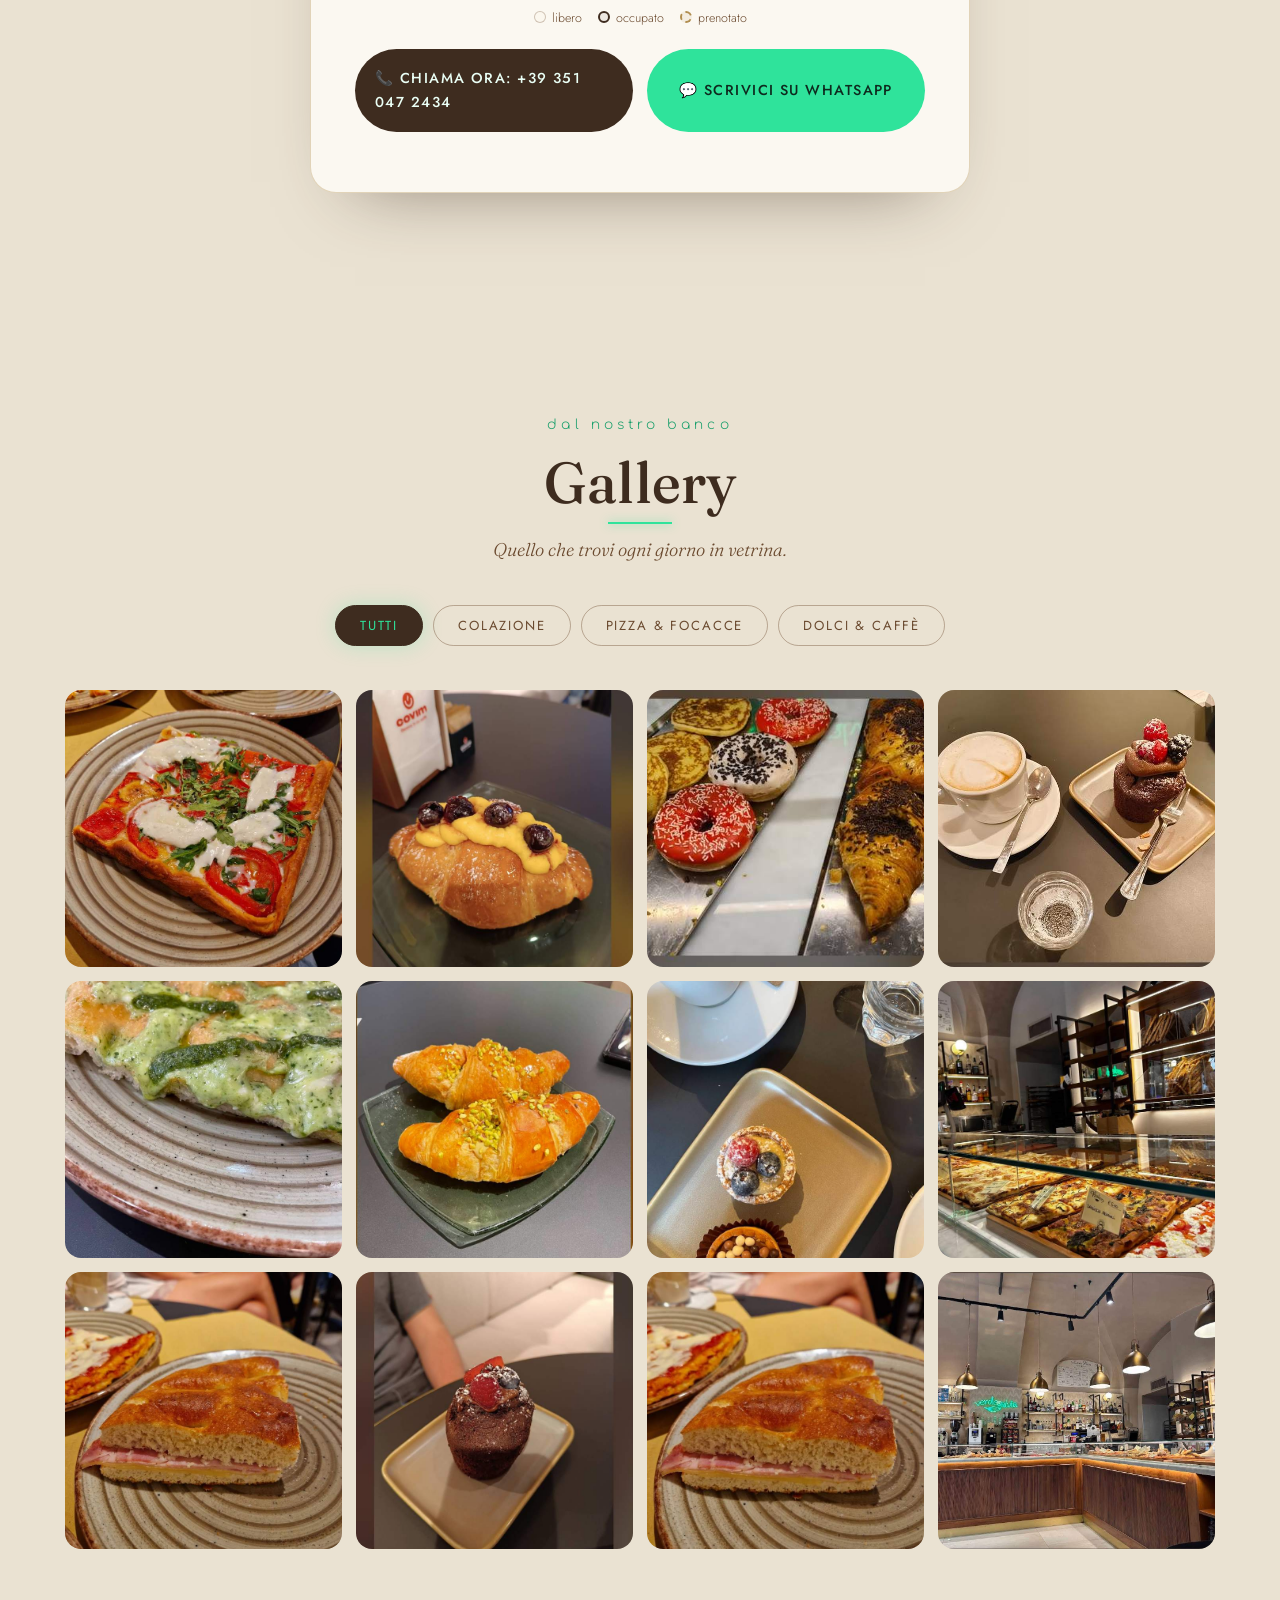
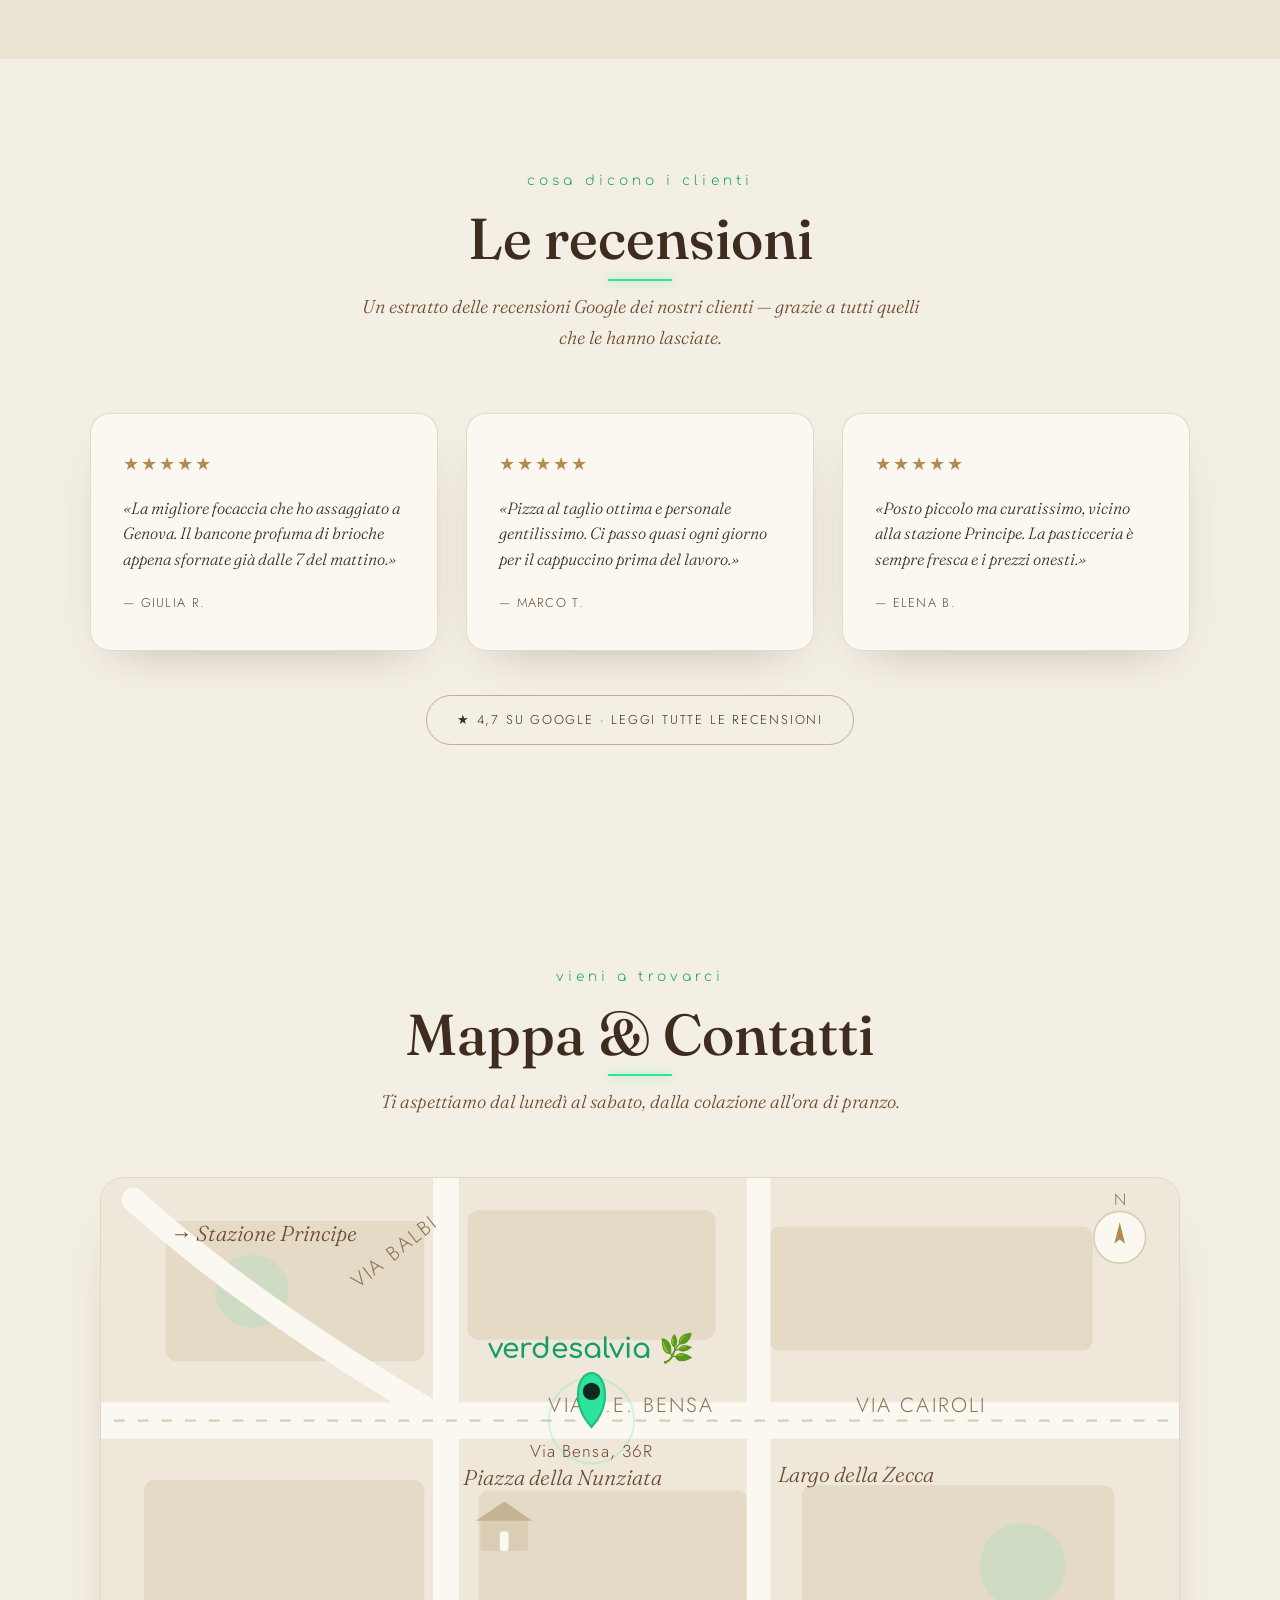
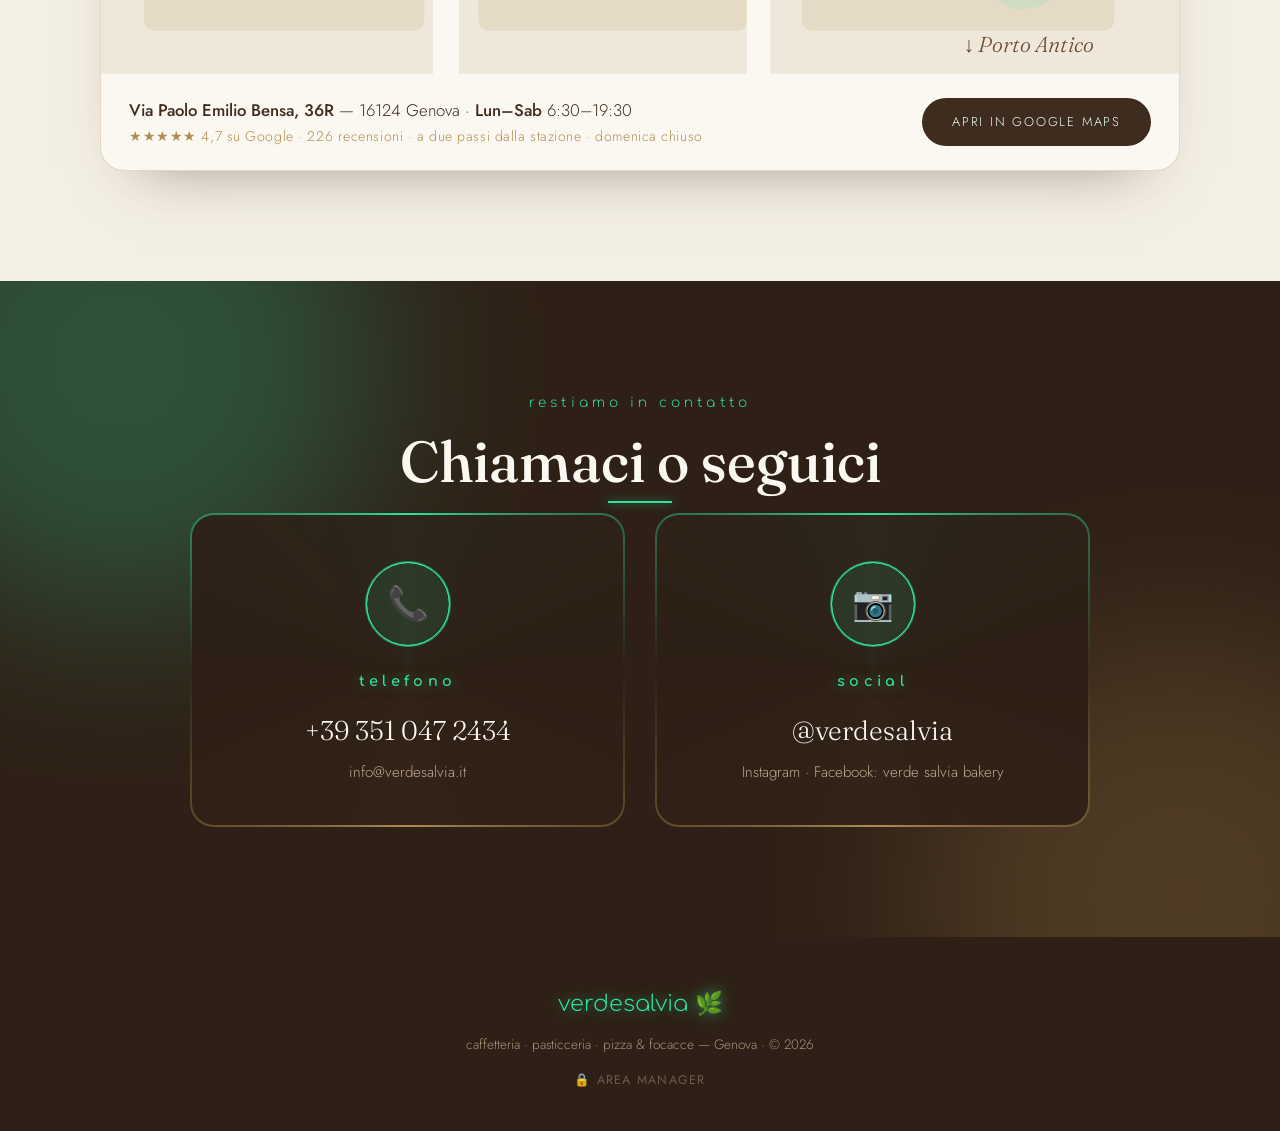
==== commit ef0ddeed: "polish: refine hamburger button and menu open animation The burger button now has a circular bordere" ====
--- a/index.html
+++ b/index.html
@@ -6,7 +6,7 @@
 <title>verde salvia bakery — Genova · Caffetteria · Pasticceria · Pizza</title>
 <link rel="preconnect" href="https://fonts.googleapis.com">
 <link href="https://fonts.googleapis.com/css2?family=Fraunces:ital,opsz,wght@0,9..144,300;0,9..144,500;0,9..144,600;1,9..144,300;1,9..144,400&family=Comfortaa:wght@400;600&family=Jost:wght@300;400;500&display=swap" rel="stylesheet">
-<link rel="stylesheet" href="css/style.css?v=20260709d">
+<link rel="stylesheet" href="css/style.css?v=20260709e">
 
 </head>
 <body>
--- a/css/style.css
+++ b/css/style.css
@@ -29,12 +29,17 @@
 nav .navlink:hover::after,nav .navlink:focus-visible::after{width:100%}
 nav .navlink:hover,nav .navlink:focus-visible{color:#fff}
 .nav-burger{display:none;flex-direction:column;justify-content:center;align-items:center;gap:5px;
-  width:38px;height:38px;position:relative;z-index:61}
-.nav-burger span{display:block;width:22px;height:2px;background:#EDE3D4;border-radius:2px;
-  transition:transform .3s ease,opacity .2s ease}
-nav.aperto .nav-burger span:nth-child(1){transform:translateY(7px) rotate(45deg)}
+  width:42px;height:42px;border-radius:50%;border:1px solid rgba(237,227,212,.3);
+  background:rgba(255,255,255,.03);position:relative;z-index:61;transition:border-color .3s,box-shadow .3s,background .3s}
+.nav-burger:hover,.nav-burger:focus-visible{border-color:var(--neon);box-shadow:0 0 16px rgba(47,227,155,.35)}
+.nav-burger span{display:block;width:17px;height:1.5px;background:#EDE3D4;border-radius:2px;
+  transition:transform .35s cubic-bezier(.4,0,.2,1),opacity .2s ease,background .3s}
+nav.aperto .nav-burger{border-color:var(--neon);background:rgba(47,227,155,.08);
+  box-shadow:0 0 16px rgba(47,227,155,.3)}
+nav.aperto .nav-burger span{background:var(--neon)}
+nav.aperto .nav-burger span:nth-child(1){transform:translateY(6.5px) rotate(45deg)}
 nav.aperto .nav-burger span:nth-child(2){opacity:0}
-nav.aperto .nav-burger span:nth-child(3){transform:translateY(-7px) rotate(-45deg)}
+nav.aperto .nav-burger span:nth-child(3){transform:translateY(-6.5px) rotate(-45deg)}
 @media(max-width:640px){
   nav{flex-wrap:wrap;gap:8px;padding:14px 5vw;background:rgba(46,32,22,.92);backdrop-filter:blur(12px)}
   nav.scrolled{padding:10px 5vw}
@@ -43,7 +48,14 @@
   nav ul{flex-basis:100%;flex-direction:column;align-items:stretch;gap:0;
     max-height:0;overflow:hidden;transition:max-height .4s ease}
   nav.aperto ul{max-height:420px}
-  nav ul li{width:100%;text-align:center}
+  nav ul li{width:100%;text-align:center;opacity:0;transform:translateY(-6px);
+    transition:opacity .3s ease,transform .3s ease}
+  nav.aperto ul li{opacity:1;transform:none}
+  nav.aperto ul li:nth-child(2){transition-delay:.04s}
+  nav.aperto ul li:nth-child(3){transition-delay:.08s}
+  nav.aperto ul li:nth-child(4){transition-delay:.12s}
+  nav.aperto ul li:nth-child(5){transition-delay:.16s}
+  nav.aperto ul li:nth-child(6){transition-delay:.2s}
   nav .navlink{display:block;width:100%;padding:14px 0;font-size:.78rem;letter-spacing:.14em}
 }
 
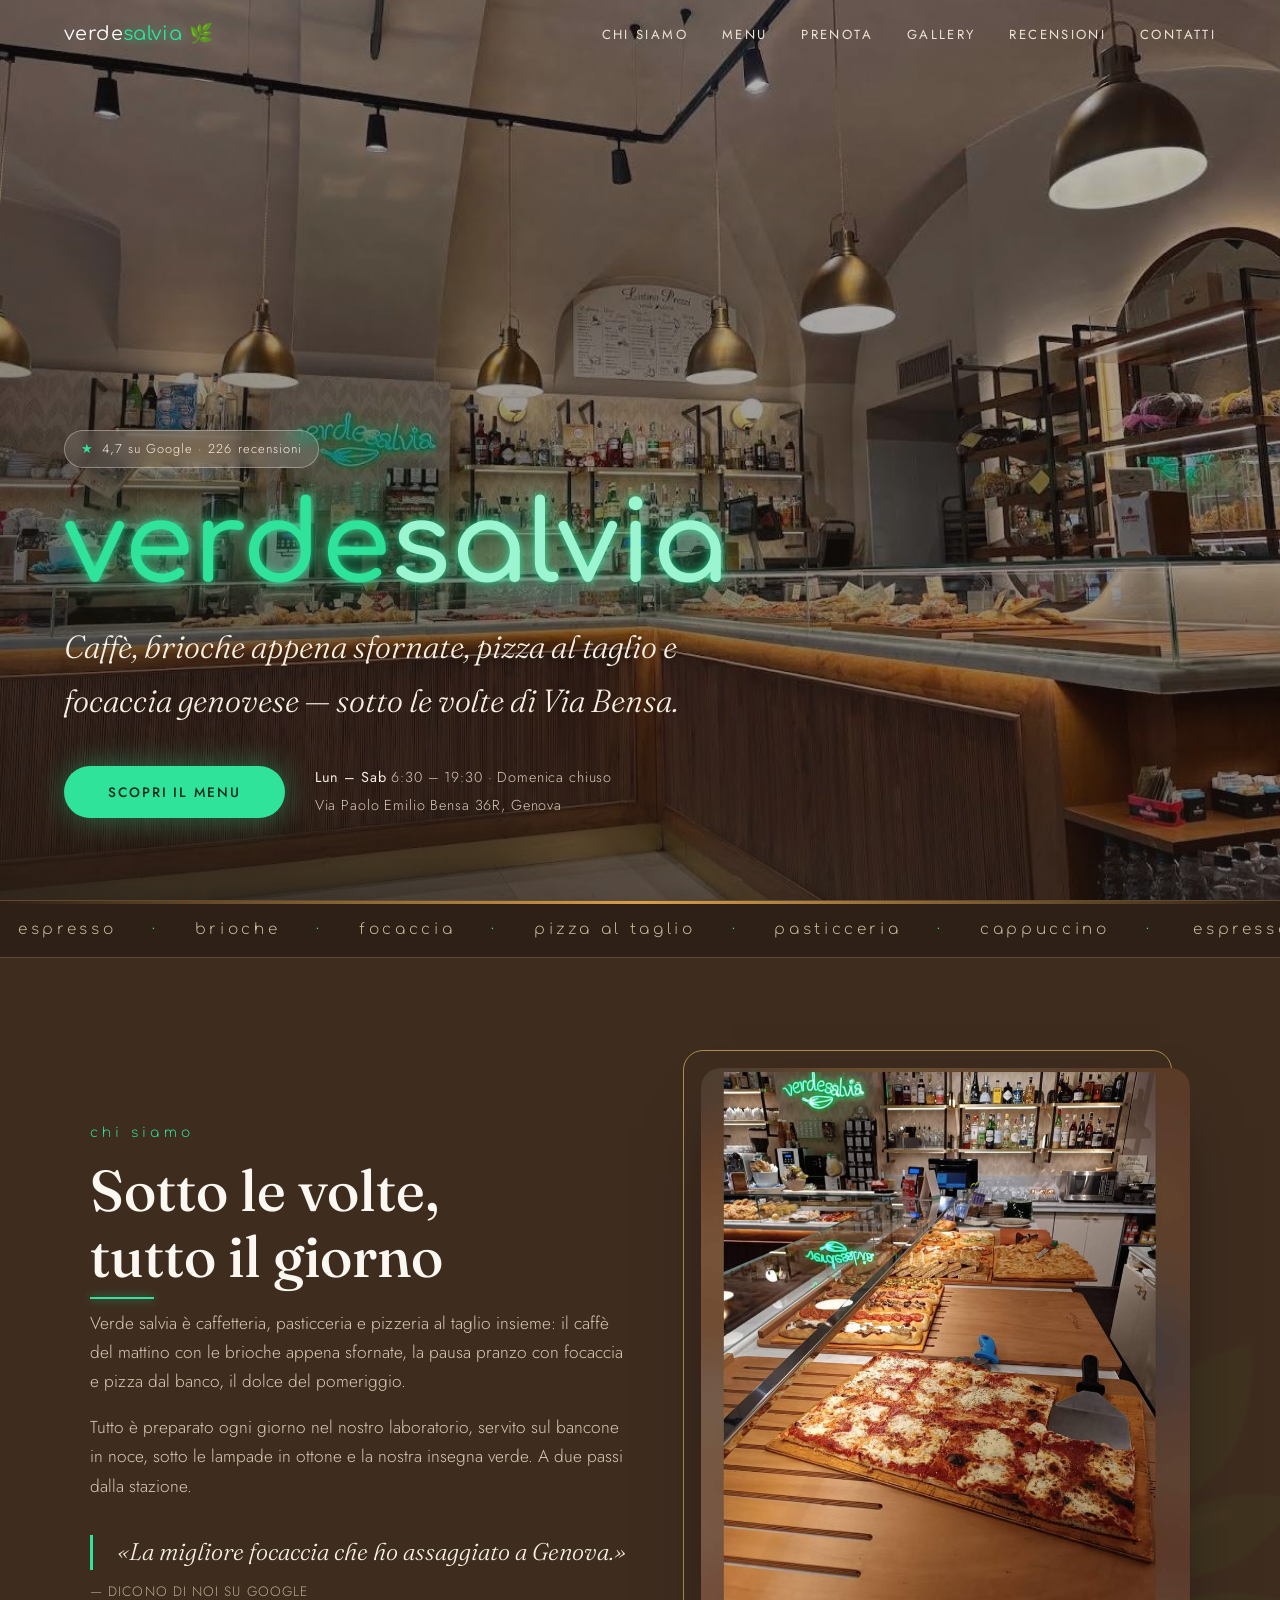
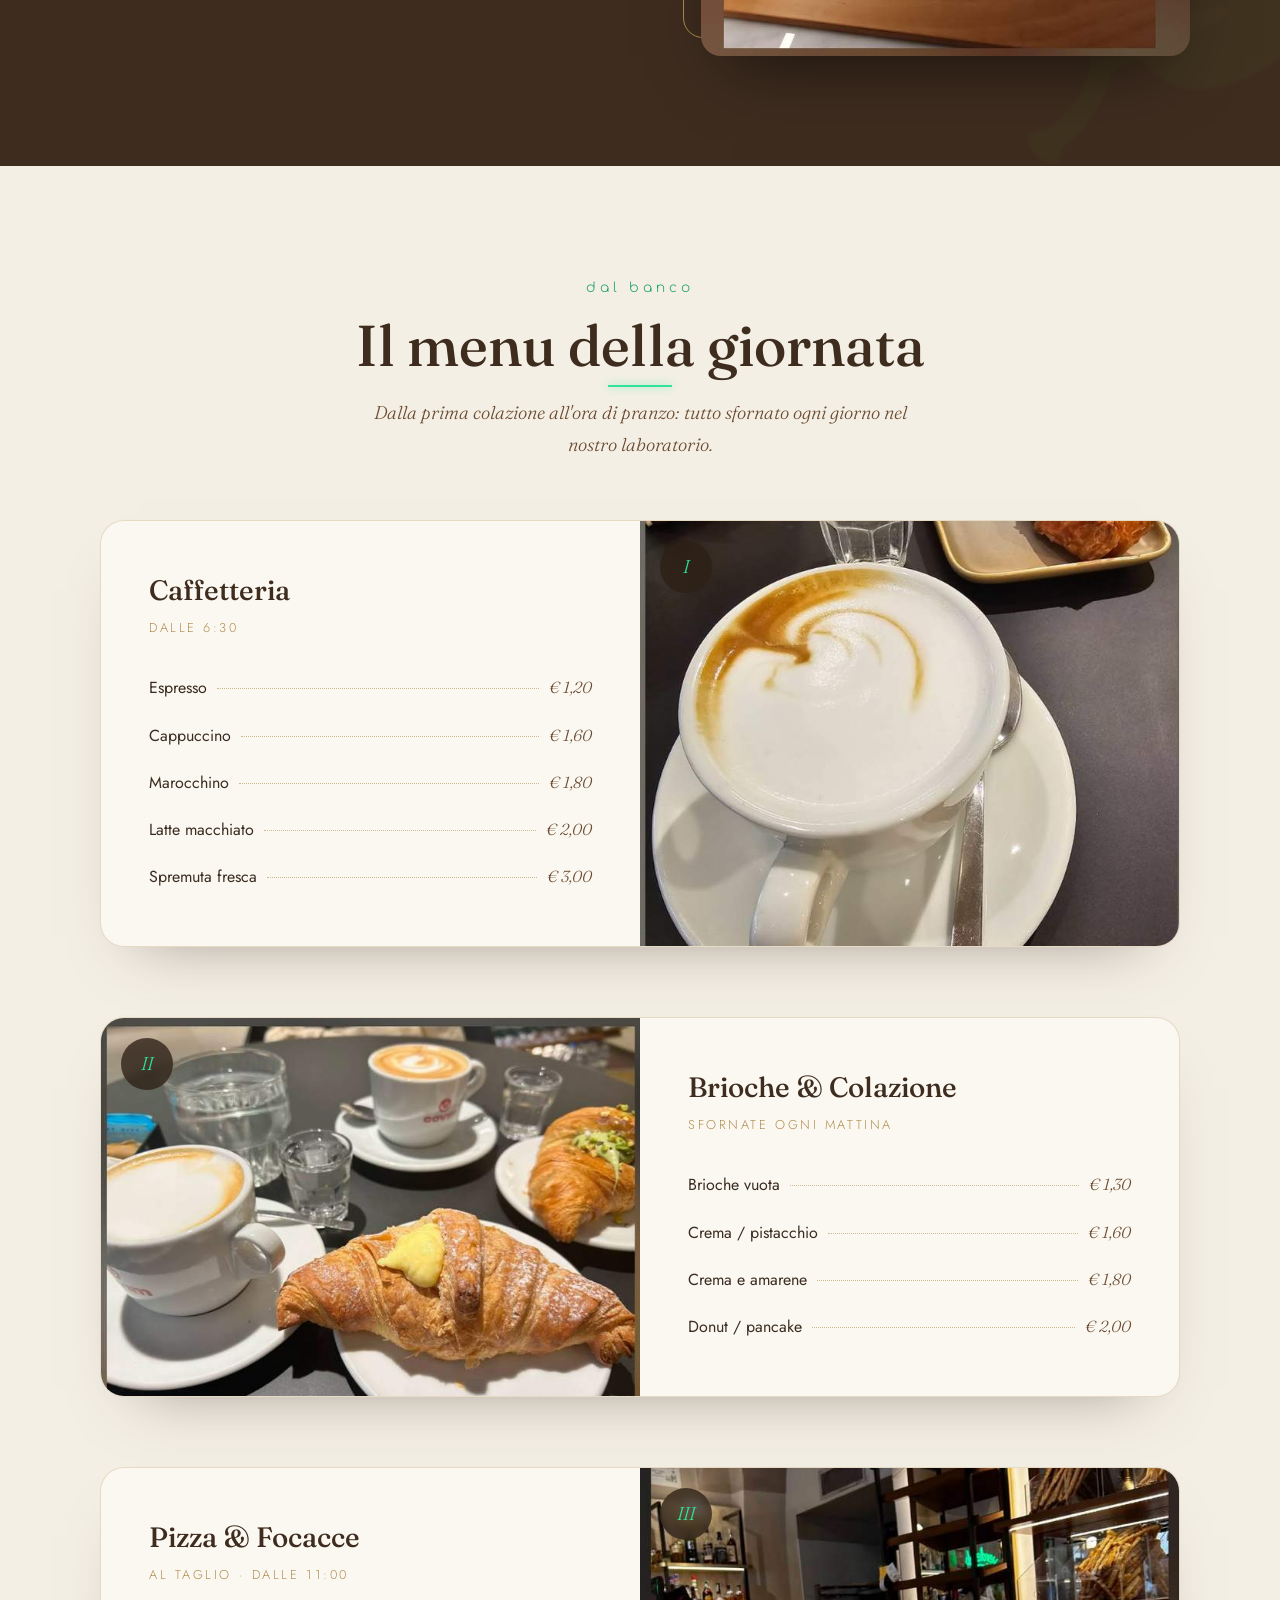
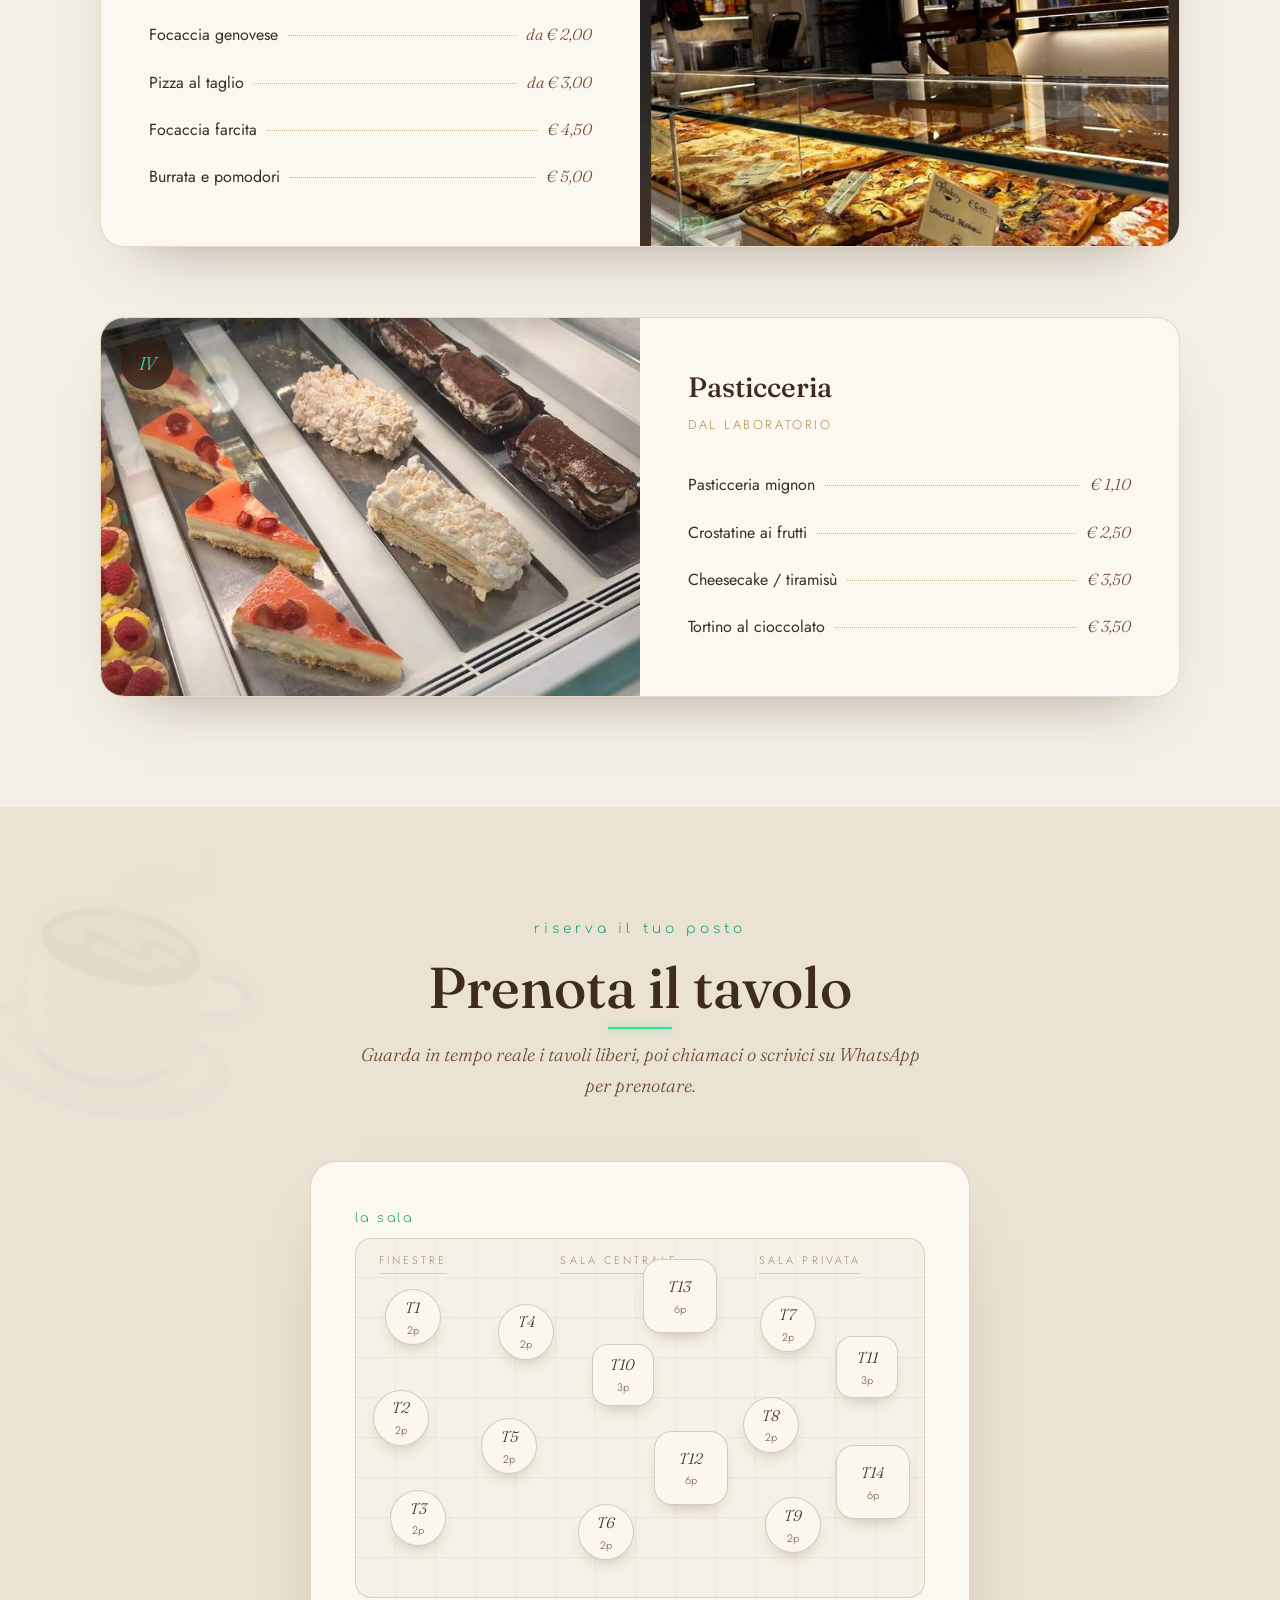
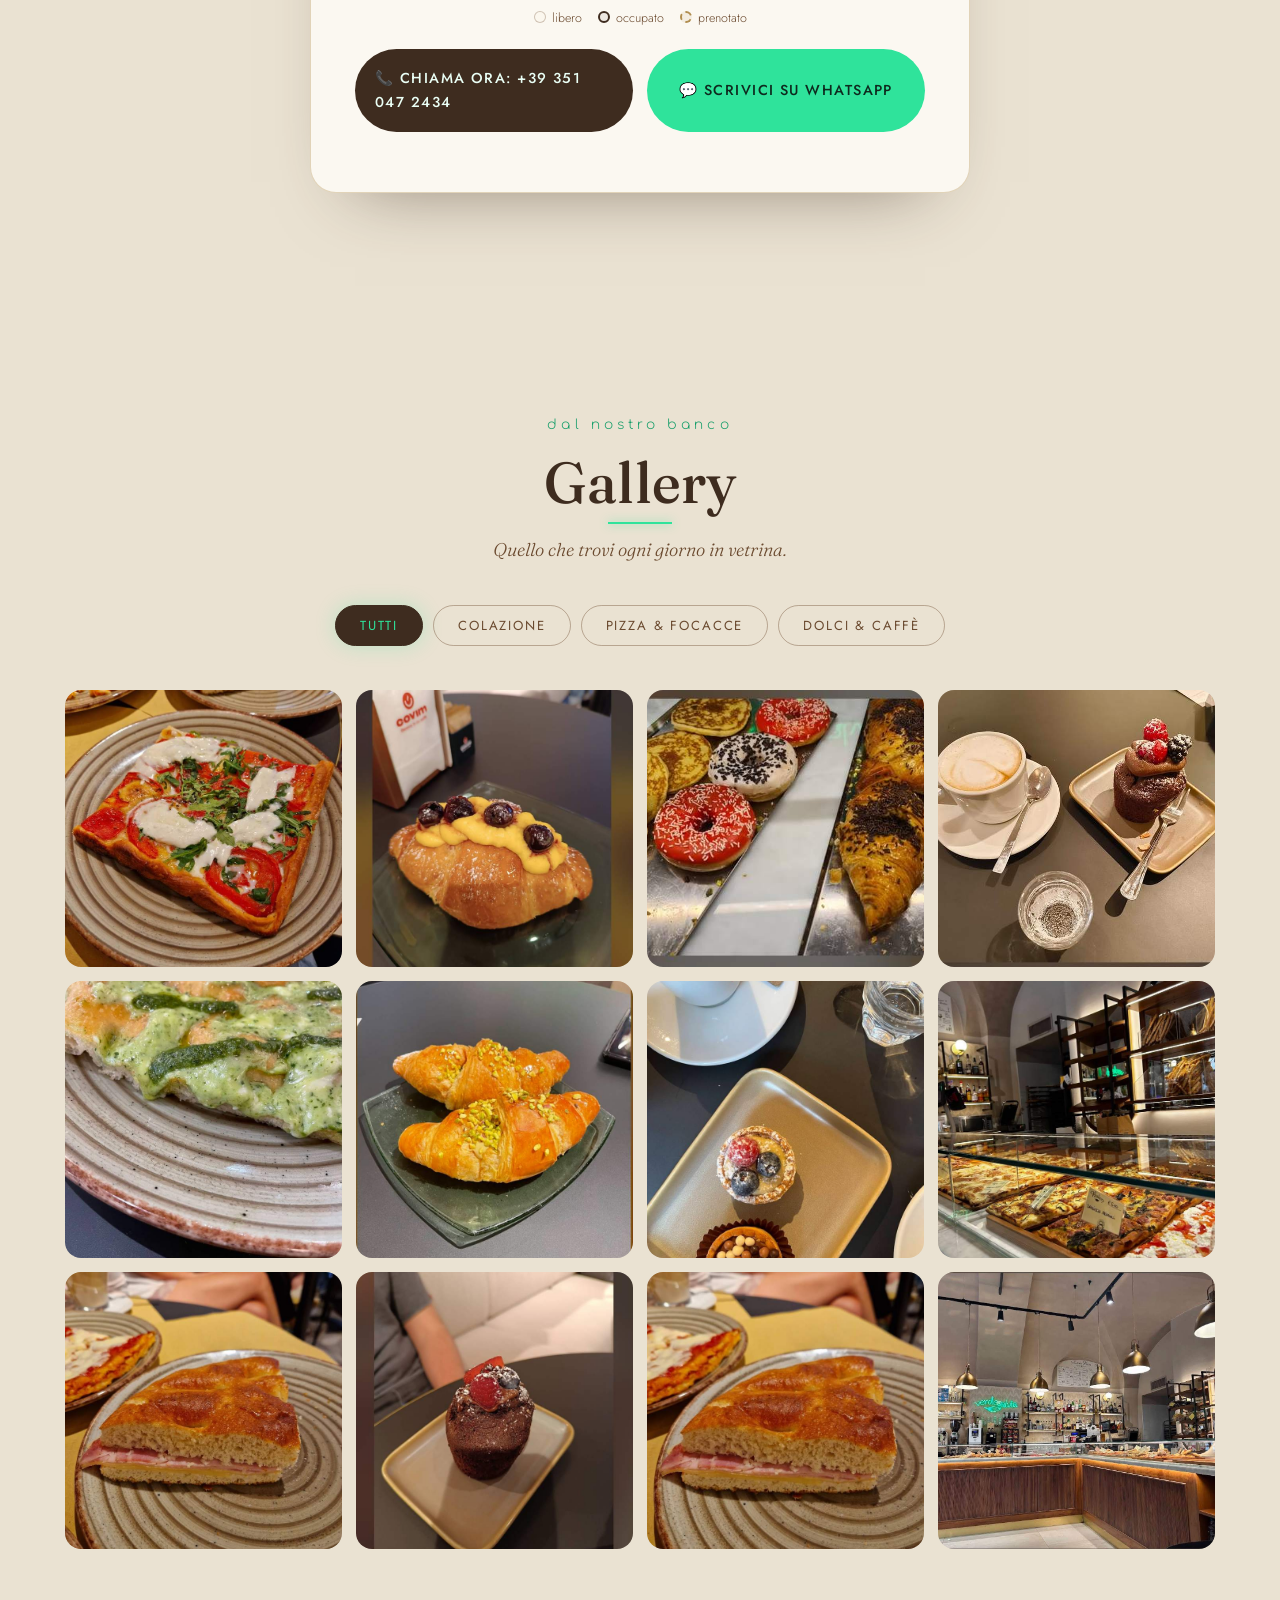
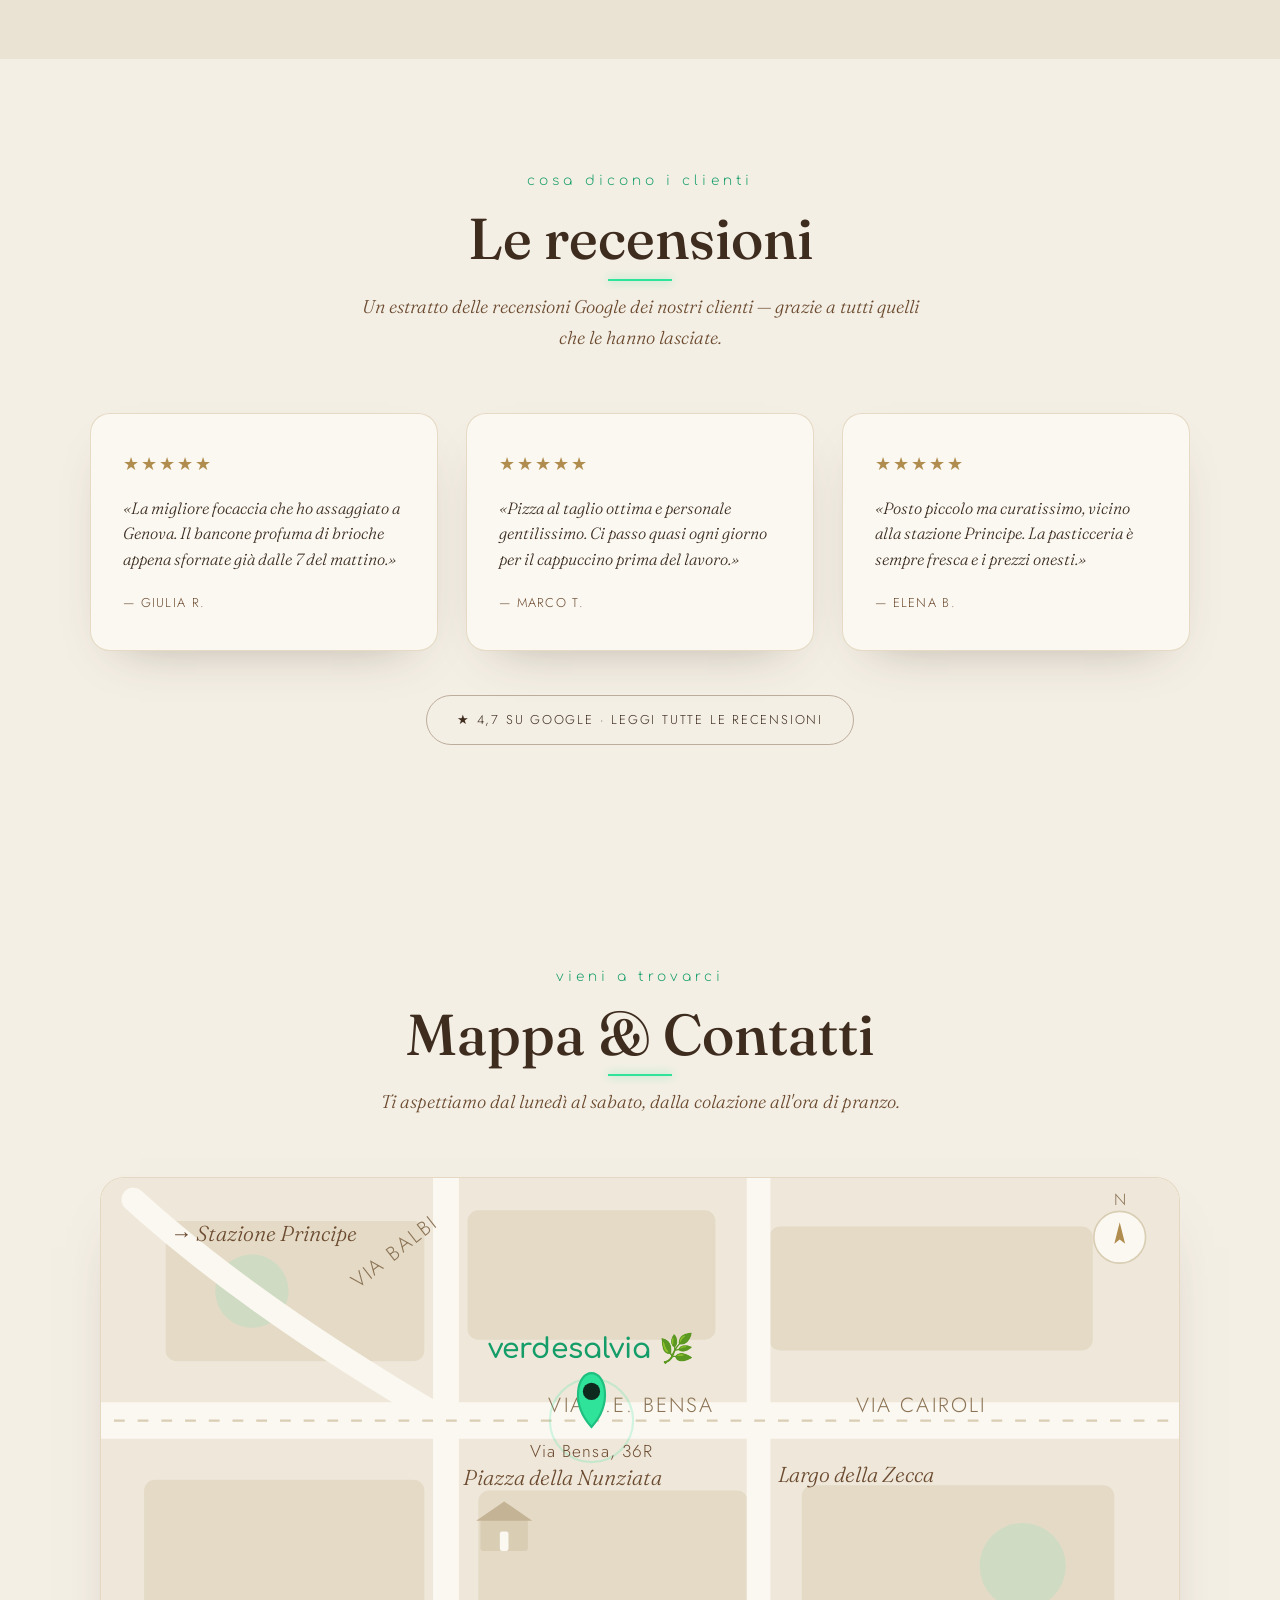
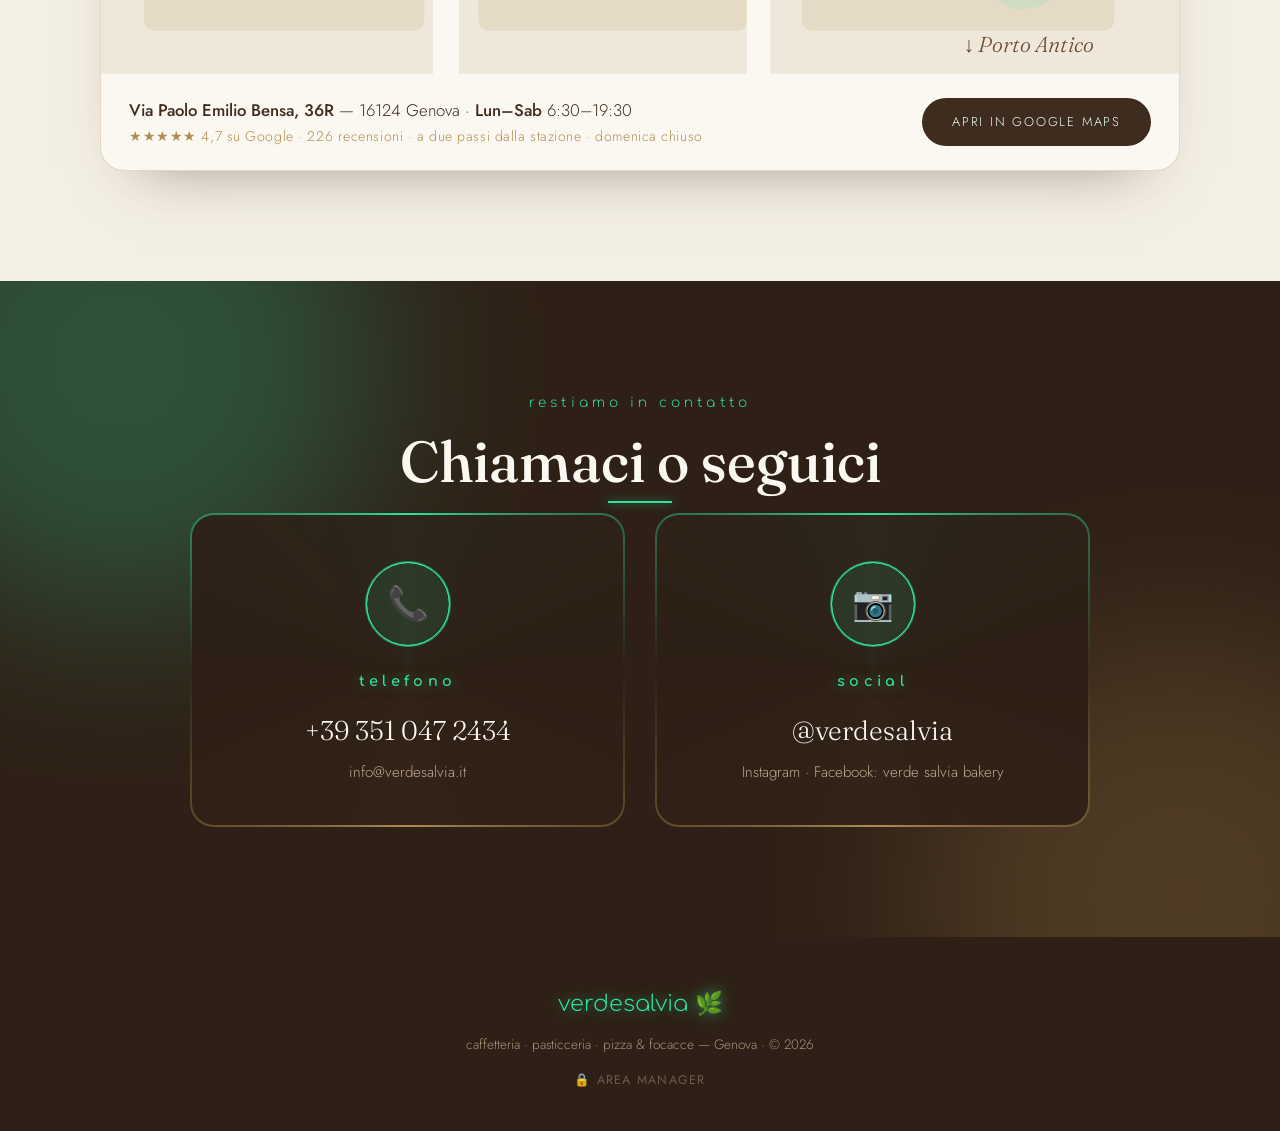
==== commit 3b02ceec: "polish: drop the X morph animation on the hamburger icon The three lines now stay as-is when the men" ====
--- a/index.html
+++ b/index.html
@@ -6,7 +6,7 @@
 <title>verde salvia bakery — Genova · Caffetteria · Pasticceria · Pizza</title>
 <link rel="preconnect" href="https://fonts.googleapis.com">
 <link href="https://fonts.googleapis.com/css2?family=Fraunces:ital,opsz,wght@0,9..144,300;0,9..144,500;0,9..144,600;1,9..144,300;1,9..144,400&family=Comfortaa:wght@400;600&family=Jost:wght@300;400;500&display=swap" rel="stylesheet">
-<link rel="stylesheet" href="css/style.css?v=20260709e">
+<link rel="stylesheet" href="css/style.css?v=20260709f">
 
 </head>
 <body>
--- a/css/style.css
+++ b/css/style.css
@@ -37,9 +37,6 @@
 nav.aperto .nav-burger{border-color:var(--neon);background:rgba(47,227,155,.08);
   box-shadow:0 0 16px rgba(47,227,155,.3)}
 nav.aperto .nav-burger span{background:var(--neon)}
-nav.aperto .nav-burger span:nth-child(1){transform:translateY(6.5px) rotate(45deg)}
-nav.aperto .nav-burger span:nth-child(2){opacity:0}
-nav.aperto .nav-burger span:nth-child(3){transform:translateY(-6.5px) rotate(-45deg)}
 @media(max-width:640px){
   nav{flex-wrap:wrap;gap:8px;padding:14px 5vw;background:rgba(46,32,22,.92);backdrop-filter:blur(12px)}
   nav.scrolled{padding:10px 5vw}
